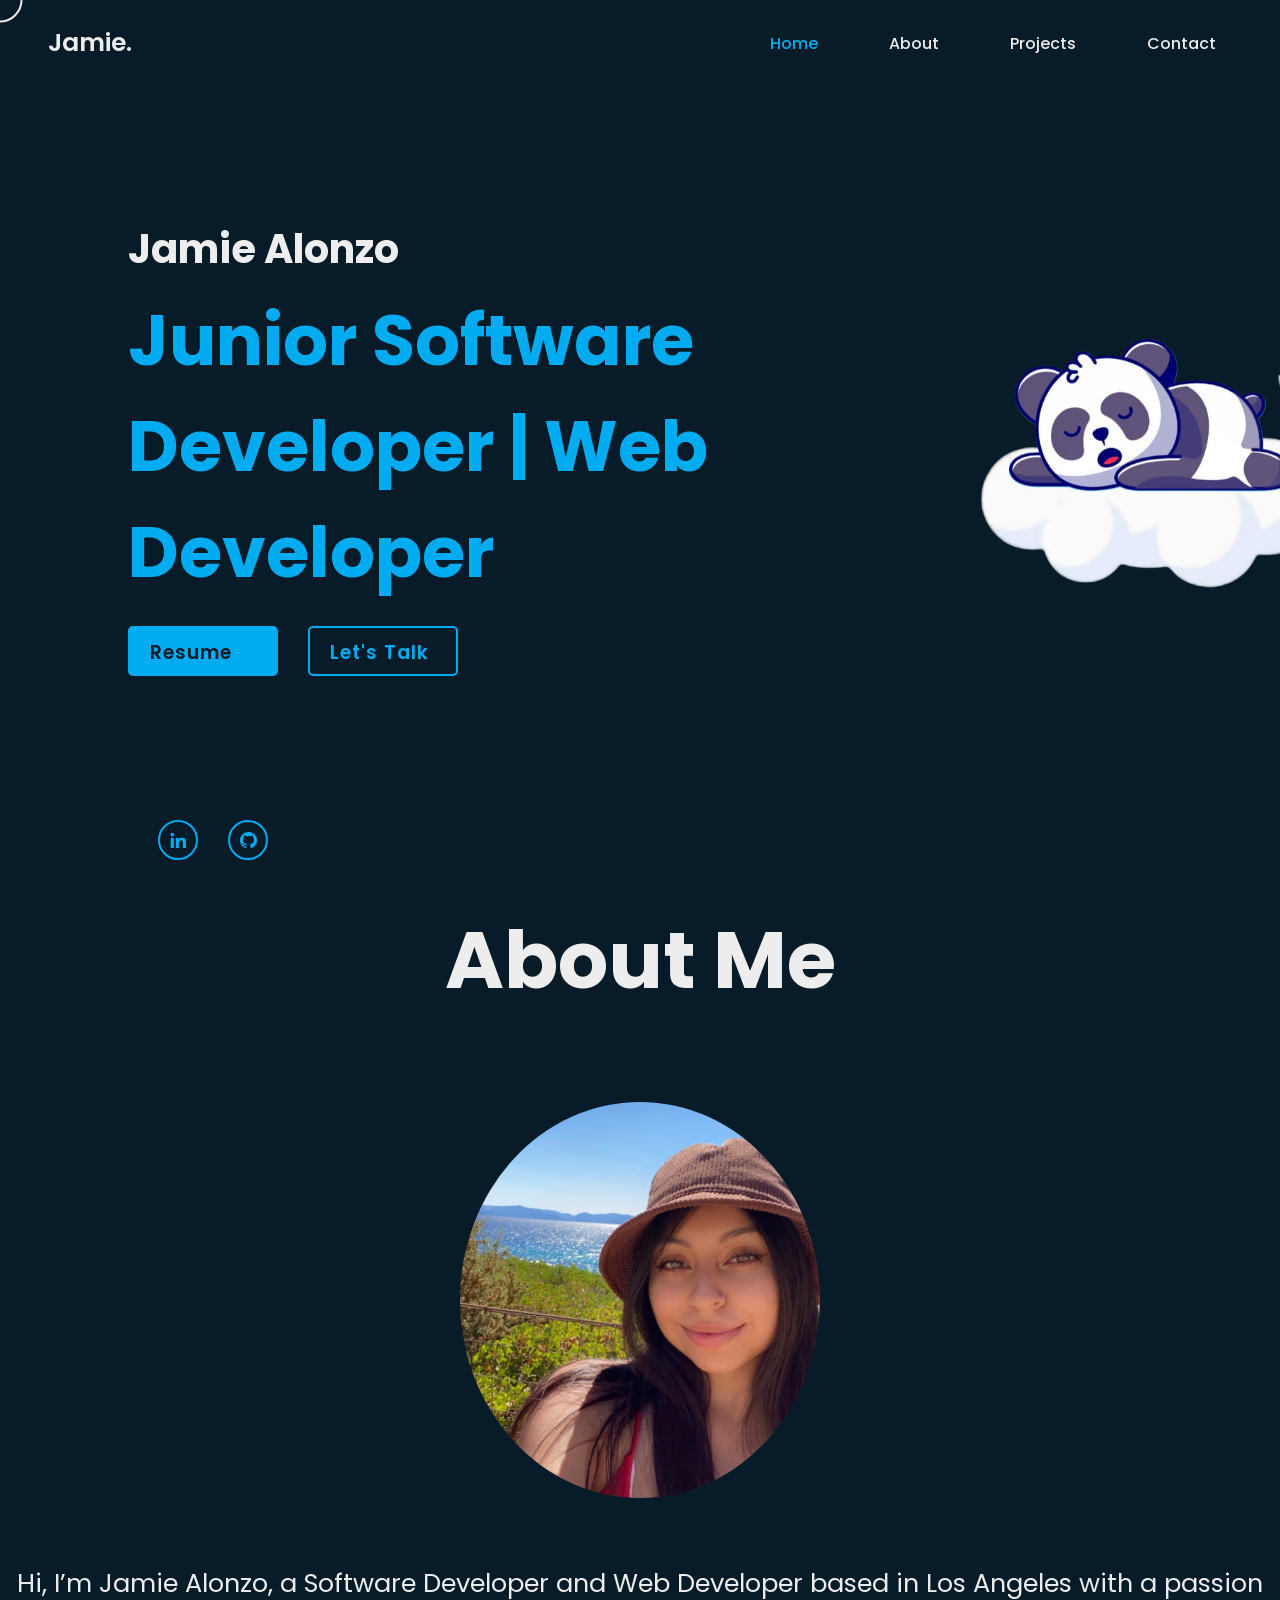
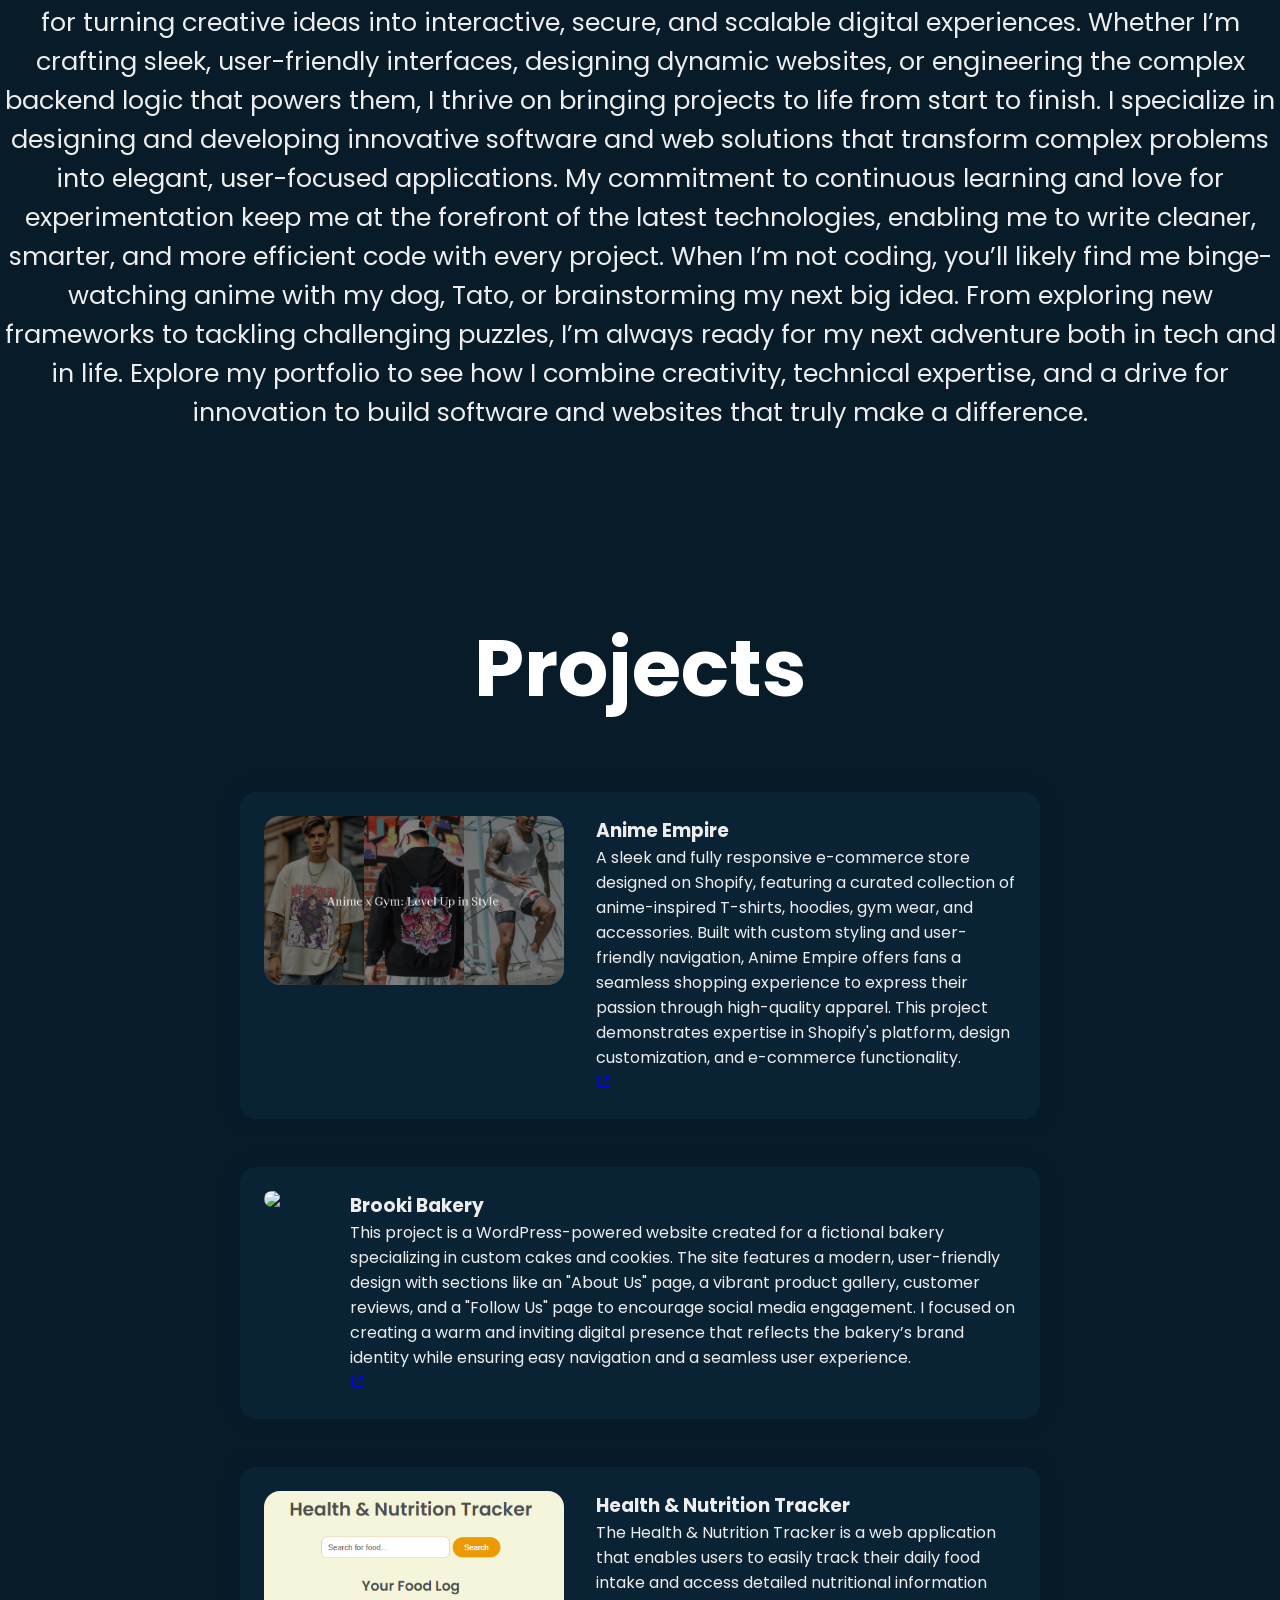
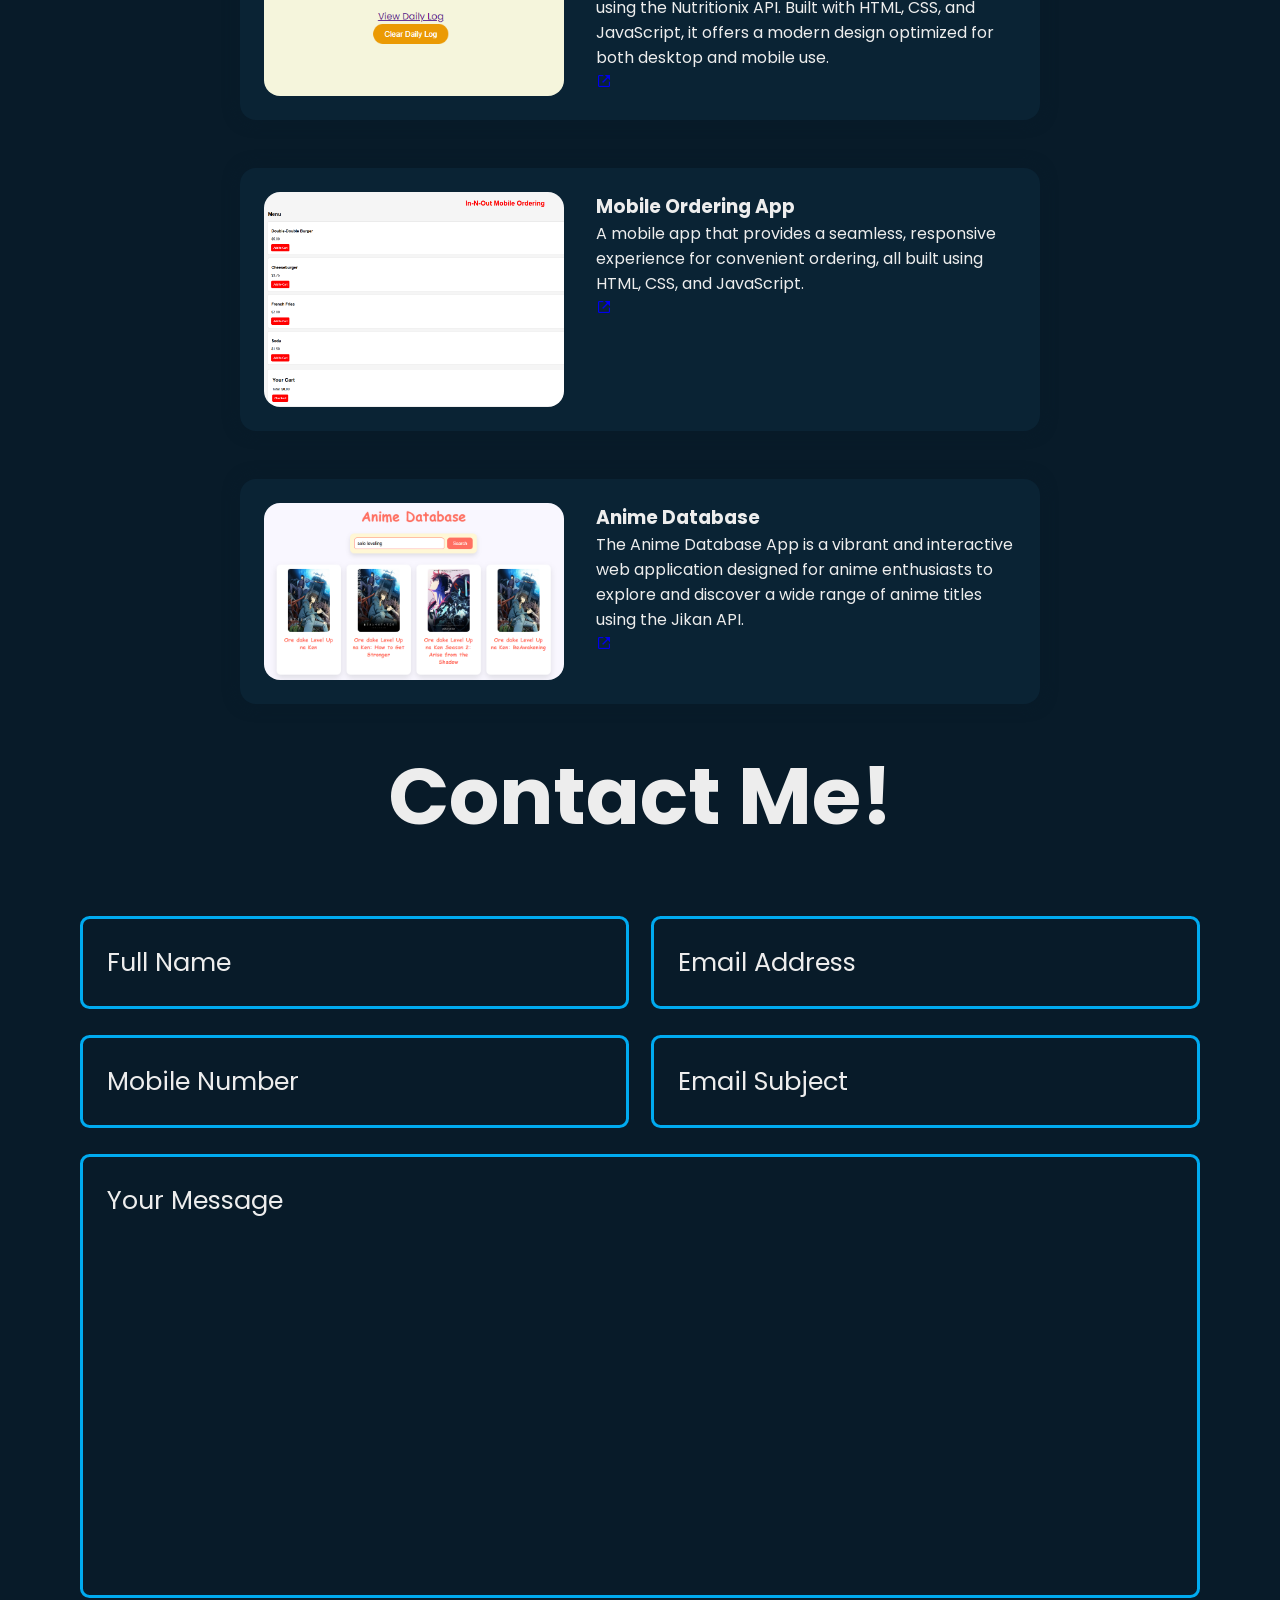
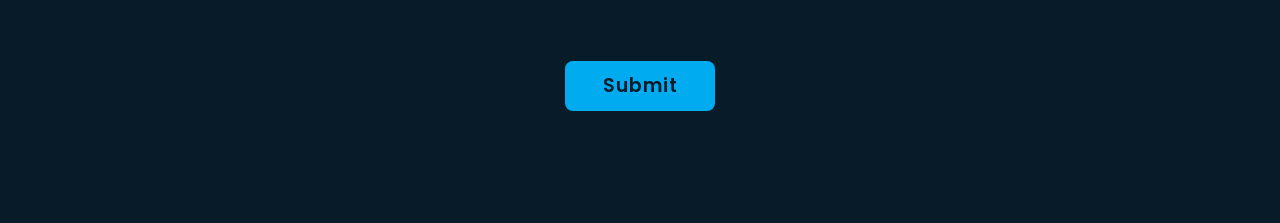
==== index.html @ 8a7ce481 "Add files via upload" ====
<!DOCTYPE html>
<html lang="en">

<head>
    <meta charset="UTF-8">
    <meta http-eqiv="X-UA-Compatible" content="IE=edge">
    <meta name="viewport" content="width=device-width, initial-scale=1.0">
    <title>Jamie Alonzo Portfolio</title>
    <link rel="stylesheet" href="style.css">
    <link href="https://unpkg.com/boxicons@2.1.4/css/boxicons.min.css" rel="stylesheet">
</head>

<body>
    <header class="header">
        <a href="#" class="logo">Jamie.</a>

        <div id="menu-icon" class="burger-icon">&#9776;</div>
        
        <div id="custom-cursor"></div> 

        <nav class="navbar">
            <a href="#home" class="active">Home</a>
            <a href="#about">About</a>
            <a href="#projects">Projects</a>
            <a href="#Contact">Contact</a>

            <span class="active-nav"></span>
        </nav>
    </header>

    <section class="home" id="home">
            <div class="home-content">
              <h1>Jamie Alonzo</h1>
              <h3>Junior Software Developer | Web Developer</h3>
            
              <div class="btn-box">
                <a href="https://docs.google.com/document/d/17RwWJE1oVjNLX8HuV27rV7QNDa5ddZUh/edit?usp=sharing&ouid=105943734707178541098&rtpof=true&sd=true" target="_blank">Resume</a>
                <a href="#Contact">Let's Talk</a>
              </div>
            </div>
            <div class="panda-animation">
                <img src="sleeping-panda.png" alt="Sleeping Panda" class="panda">
                <div class="z-animation">Z</div>
                <div class="z-animation">Z</div>
                <div class="z-animation">Z</div>
              </div>
            </div>

        <div class="home-sci">
            <a href="https://www.linkedin.com/in/jamie-alonzo-a54625203/" target="_blank">
                <i class='bx bxl-linkedin'></i>
            </a>
            <a href="https://github.com/jamiealonzo" target="_blank">
                <i class='bx bxl-github'></i>
            </a>
        </div>
    </section>

    <!-- about section design -->
     <section class="about" id="about">
        <h2 class="heading">About <span>Me</span></h2>

        <div class="about-img">
            <img src="aboutme.jpg" alt="">
            <span class="circle-spin"></span>
        </div>

        <div class="about-content">
            <h3></h3>
            <p>Hi, I’m Jamie Alonzo, a Software Developer and Web Developer based in Los Angeles with a passion for turning creative ideas into interactive, secure, and scalable digital experiences. Whether I’m crafting sleek, user-friendly interfaces, designing dynamic websites, or engineering the complex backend logic that powers them, I thrive on bringing projects to life from start to finish.

                I specialize in designing and developing innovative software and web solutions that transform complex problems into elegant, user-focused applications. My commitment to continuous learning and love for experimentation keep me at the forefront of the latest technologies, enabling me to write cleaner, smarter, and more efficient code with every project.
                
                When I’m not coding, you’ll likely find me binge-watching anime with my dog, Tato, or brainstorming my next big idea. From exploring new frameworks to tackling challenging puzzles, I’m always ready for my next adventure both in tech and in life.
                
                Explore my portfolio to see how I combine creativity, technical expertise, and a drive for innovation to build software and websites that truly make a difference.
                
                </p>

        </div>
     </section>

     <!--projects design -->
     <div id="projects">
        <div class="container">
            <h1 class="heading">Projects</h1>
            <div class="project-list">
                <div class="work">
                    <img src="animexgym.png">
                    <div class="layer">
                        <h3>Anime Empire</h3>
                        <p>A sleek and fully responsive e-commerce store designed on Shopify, featuring a curated collection of anime-inspired T-shirts, hoodies, gym wear, and accessories. Built with custom styling and user-friendly navigation, Anime Empire offers fans a seamless shopping experience to express their passion through high-quality apparel. This project demonstrates expertise in Shopify's platform, design customization, and e-commerce functionality.</p>
                        <a href="https://bvnujp-bh.myshopify.com/"><i class="bx bx-link-external"></i></a>
                    </div>
                </div>
                <div class="work">
                    <img src="brookibakery.png">
                    <div class="layer">
                        <h3>Brooki Bakery</h3>
                        <p>This project is a WordPress-powered website created for a fictional bakery specializing in custom cakes and cookies. The site features a modern, user-friendly design with sections like an "About Us" page, a vibrant product gallery, customer reviews, and a "Follow Us" page to encourage social media engagement. I focused on creating a warm and inviting digital presence that reflects the bakery’s brand identity while ensuring easy navigation and a seamless user experience.

                        </p>
                        <a href="https://thecozy0ven.wordpress.com/?_gl=1*1az8mob*_gcl_aw*R0NMLjE3MzM5NzM0MDMuQ2p3S0NBaUFqZVc2QmhCQUVpd0FkS2x0TWw4aXRzVzNyZmNYYzNxdHNreHBKeHZ2WjJKclBQV2NTN0NNRkJXNS1LM0l6UEhzZi1LNUlob0N6ZnNRQXZEX0J3RQ..*_gcl_au*OTQyMjcxOTg0LjE3MzM5NzI1NzQ."><i class="bx bx-link-external"></i></a>
                    </div>
                </div>
                <div class="work">
                    <img src="NutritionTracker.png">
                    <div class="layer">
                        <h3>Health & Nutrition Tracker</h3>
                        <p>The Health & Nutrition Tracker is a web application that enables users to easily track their daily food intake and access detailed nutritional information using the Nutritionix API. Built with HTML, CSS, and JavaScript, it offers a modern design optimized for both desktop and mobile use.</p>
                        <a href="#"><i class="bx bx-link-external"></i></a>
                    </div>
                </div>
                <div class="work">
                    <img src="MobileOrderApp.png">
                    <div class="layer">
                        <h3>Mobile Ordering App</h3>
                        <p>A mobile app that provides a seamless, responsive experience for convenient ordering, all built using HTML, CSS, and JavaScript.</p>
                        <a href="#"><i class="bx bx-link-external"></i></a>
                    </div>
                </div>
                <div class="work">
                    <img src="AnimeData.png">
                    <div class="layer">
                        <h3>Anime Database</h3>
                        <p>The Anime Database App is a vibrant and interactive web application designed for anime enthusiasts to explore and discover a wide range of anime titles using the Jikan API.</p>
                        <a href="#"><i class="bx bx-link-external"></i></a>
                    </div>
                </div>
            </div>
        </div>
    </div>
    
<!---contact section design-->
<section class="Contact" id="Contact">
    <h2 class="heading"> Contact <span> Me!</span></h2>

    <form action="https://formspree.io/f/xyzgqowr" method="POST">
        <div class="input-box">
            <div class="input-field">
                <input type="text" name="name" placeholder="Full Name" required>
                <span class="focus"></span>
            </div>
            <div class="input-field">
                <input type="email" name="email" placeholder="Email Address" required>
                <span class="focus"></span>
            </div>
        </div>

        <div class="input-box">
            <div class="input-field">
                <input type="number" name="phone" placeholder="Mobile Number" required>
                <span class="focus"></span>
            </div>
            <div class="input-field">
                <input type="text" name="subject" placeholder="Email Subject" required>
                <span class="focus"></span>
            </div>
        </div>

        <div class="textarea-field">
            <textarea name="message" cols="30" rows="10" placeholder="Your Message" required></textarea>
            <span class="focus"></span>
        </div>

        <div class="btn-box btns">
            <button type="submit" class="btn">Submit</button>
        </div>
    </form>
</section>


<script src="script.js"></script>
---- style.css ----
@import url('https://fonts.googleapis.com/css2?family=Poppins:wght@300;400;500;600;700;800;900&display=swap');

* {
    margin: 0;
    padding: 0;
    box-sizing: border-box;
    font-family: 'Poppins', sans-serif;
}

body {
    background: #081b29;
    color: #ededed;
}

.header {
    position: fixed;
    top: 0;
    left: 0;
    width: 100%;
    padding: 1.5rem 3rem;
    background: transparent;
    display: flex;
    justify-content: space-between;
    align-items: center;
    z-index: 1000;
    transition: .3s;

}

.navbar a:hover,
.navbar a.active {
    color: #00abf0;
}

.logo {
    position: relative;
    font-size: 25px;
    color: #ededed;
    text-decoration: none;
    font-weight: 600;
}

.logo::before {
    content: '';
    position: absolute;
    top: 0;
    right: 0;
    width: 100%;
    height: 100%;
    background: #081b29;
    animation: showRight 1s ease forwards;
    animation-delay: .4s;
}

.navbar {
    flex-direction: column;
    gap: 1rem;
    text-align: center;
  }

.navbar a {
    color: #ededed;
    text-decoration: none;
    font-weight: 500;
    margin-left: 35px;
    padding: 0.5rem 1rem;
}

.burger-icon {
    display: none;
    font-size: 2rem;
    cursor: pointer;
    position: relative;
    color: #fff;
  }

  @media (max-width: 768px) {
    .navbar {
      display: none; /* Hide navbar by default on mobile */
      flex-direction: column;
      position: absolute;
      top: 60px; /* Place below the header */
      right: 0;
      background-color: #081b29;
      width: 100%;
      padding: 1rem;
      gap: 1rem;
      box-shadow: 0 4px 6px rgba(0, 0, 0, 0.2);
      z-index: 999; /* Ensure it overlays content */
    }
  
    .burger-icon {
      display: block; /* Show burger icon */
    }
  
    .navbar.active {
      display: flex; /* Show navbar when active */
    }
  }
  
  


/* Hide the default cursor */
body {
    cursor: none;
  }
  
  /* Custom cursor outline */
  #custom-cursor {
    position: fixed;
    top: 0;
    left: 0;
    width: 45px; /* Adjust the size of the outline */
    height: 45px;
    border: 2px solid #ededed; /* Circle border color and opacity */
    border-radius: 50%; /* Makes it a circle */
    pointer-events: none; /* Prevents it from blocking interactions */
    transform: translate(-50%, -50%); /* Centers the circle on the cursor */
    z-index: 9999;
  }
  

.home {
    height: 100vh;
    display: flex;
    align-items: center;
    padding: 0 10%;
}

.home-content {
    max-width: 600px;
}

.home-content h1 {
    position: relative;
    font-size: 56px;
    font-weight: 700;
    line-height: 1.2;
}

.home-content h1::before {
    content: '';
    position: absolute;
    top: 0;
    right: 0;
    width: 100%;
    height: 100%;
    background: #081b29;
    animation: showRight 1s ease forwards;
    animation-delay: 1s;
}

.home-content h3 {
    position: relative;
    font-size: 50px;
    font-weight: 700;
    color: #00abf0;
}

.home-content h3::before {
    content: '';
    position: absolute;
    top: 0;
    right: 0;
    width: 100%;
    height: 100%;
    background: #081b29;
    animation: showRight 1s ease forwards;
    animation-delay: 1.3s;
}

.home-content p {
    position: relative;
    font-size: 16px;
    margin: 20px 0 40px;
}

.home-content p::before {
    content: '';
    position: absolute;
    top: 0;
    right: 0;
    width: 100%;
    height: 100%;
    background: #081b29;
    animation: showRight 1s ease forwards;
    animation-delay: 1.6s;
}

.home-content .btn-box {
    position: relative;
    display: flex;
    justify-content: space-between;
    width: 345px;
    height: 50px;
}

.home-content .btn-box::before {
    content: '';
    position: absolute;
    top: 0;
    right: 0;
    width: 100%;
    height: 100%;
    background: #081b29;
    animation: showRight 1s ease forwards;
    animation-delay: 1.9s;
    z-index: 2;
}

.btn-box a {
    position: relative;
    display: inline-flex;
    justify-content: center;
    align-items: center;
    width: 150px;
    height: 100%;
    background: #00abf0;
    border: 2px solid #00abf0;
    border-radius: 8px;
    font-size: 19px;
    color: #081b29;
    text-decoration: none;
    font-weight: 600;
    letter-spacing: 1px;
    z-index: 1;
    overflow: hidden;
    transition: .5s;
}

.btn-box a:hover {
    color: #00abf0;
}

.btn-box a:nth-child(2) {
    background: transparent;
    color: #00abf0;

}

.btn-box a:nth-child(2):hover {
    color: #081b29;
}

.btn-box a:nth-child(2)::before {
background: #00abf0;
}

.btn-box a::before {
    content: '';
    position: absolute;
    top: 0;
    left: 0;
    width: 0;
    height: 100%;
    background: #081b29;
    z-index: -1;
    transition: .5s;
}

.btn-box a:hover::before {
width: 100%;
}

/* Section Styling */
.home-section {
    display: flex;
    align-items: center;
    justify-content: space-between;
    padding: 40px;
    height: 100vh;
    background: linear-gradient(to right, #1b1f25, #282c34);
    color: white;
  }
  
  .home-content {
    flex: 1;
    padding-right: 20px;
  }
  
  .home-content h1 {
    font-size: 2.5rem;
    margin: 0;
  }
  
  .home-content h3 {
    font-size: 70px;
    margin: 15px 0;
  }
  
  .btn-box {
    margin-top: 20px;
  }
  
  .btn-box a {
    display: inline-block;
    margin-right: 15px;
    padding: 10px 20px;
    background-color: #00abf0;
    color: #081b29;
    text-decoration: none;
    border-radius: 5px;
    transition: background-color 0.3s;
  }
  
  .btn-box a:hover {
    background-color: #00abf0;
  }
  
/* Panda Animation Styling */
.panda-animation {
    position: relative;
    left: 210px;
    width: 400px; /* Adjust size */
    height: 400px;
    display: flex;
    justify-content: center;
    align-items: center;
    animation: float 5s ease-in-out infinite; /* Floating animation */
  }
  
  .panda {
    width: 100%; /* Panda size */
    animation: breathe 4s ease-in-out infinite;
    height: auto;
  }
  
  .z-animation {
    font-size: 2rem;
    color: white;
    font-weight: bold;
    opacity: 0;
    position: absolute;
    animation: floatZ 3s ease-in-out infinite;
  }
  
  /* Z Animations Position */
  .z-animation:nth-child(2) {
    top: -10px;
    left: -20px;
    animation-delay: 0s;
  }
  
  .z-animation:nth-child(3) {
    top: -30px;
    left: -40px;
    animation-delay: 1s;
  }
  
  .z-animation:nth-child(4) {
    top: -50px;
    left: -60px;
    animation-delay: 2s;
  }

  @media (max-width: 768px) {
    .panda-animation {
      width: 300px; /* Smaller size for mobile */
      height: 300px;
    }
  }
  
  
  /* Keyframes for Breathing */
  @keyframes breathe {
    0%, 100% {
      transform: scale(1);
    }
    50% {
      transform: scale(1.05);
    }
  }
  
  /* Keyframes for Floating Zs */
  @keyframes floatZ {
    0% {
      transform: translateY(0);
      opacity: 0;
    }
    50% {
      opacity: 1;
    }
    100% {
      transform: translateY(-40px);
      opacity: 0;
    }
  }
  
  /* Keyframes for Panda Floating */
  @keyframes float {
    0%, 100% {
      transform: translateY(0);
    }
    50% {
      transform: translateY(-20px);
    }
  }

.home-sci {
    position: absolute;
    bottom: 40px;
    width: 170px;
    display: flex;
    justify-content: space-evenly;
}

.home-sci::before {
    content: '';
    position: absolute;
    top: 0;
    right: 0;
    width: 100%;
    height: 100%;
    background: #081b29;
    animation: showRight 1s ease forwards;
    animation-delay: 2.5s;
    z-index: 2;
}

.home-sci a {
    position: relative;
    display: inline-flex;
    justify-content: center;
    align-items: center;
    width: 40px;
    height: 40px;
    background: transparent;
    border: 2px solid #00abf0;
    border-radius: 50%;
    font-size: 20px;
    color: #00abf0;
    text-decoration: none;
    z-index: 1;
    overflow: hidden;
    transition: .5s;
}

.home-sci a:hover {
    color: #081b29;
}

.home-sci a::before {
    content: '';
    position: absolute;
    top: 0;
    left: 0;
    width: 0;
    height: 100%;
    background: #00abf0;
    z-index: -1;
    transition: .5s;
}

.home-sci a:hover::before {
    width: 100%;
}

/*Keyframes animation*/
@keyframes showRight {
    100% {
        width: 0;
    }
}


.about {
    display: flex;
    justify-content: center;
    align-items: center;
    flex-direction: column;
    gap: 2rem;
    background: var(--second-bg-color);
    padding-bottom: 6rem;
}

.heading {
    font-size: 5rem;
    margin-bottom: 3rem;
    text-align: center;
}

.about-img {
    position: relative;
    width: 25rem;
    height: 25rem;
    border-radius: 50%;
    display: flex;
    justify-content: center;
    align-items: center;
}

.about-img img {
    width: 90%;
    border-radius: 50%;
    border: .2rem solid var(--main-color);
}

.about-content {
    text-align: center;
}

.about-content h3 {
    font-size: 2.6rem;
}

.about-content p {
    font-size: 1.6rem;
    margin: 2rem 0 3rem;
    max-width: 1500px;
    text-align: center;
}

.btn-box.btns {
    display: inline-block;
    width: 15rem;
}

.btn-box.btns a::before {
    background: var(--second-bg-color);
}

#projects {
    background: #081b29;
    padding: 2rem 0;
}


#projects h1 {
    margin-bottom: 4rem;
    text-align: center;
    color: #fff;
}

.project-list {
    display: flex;
    flex-direction: column;
    gap: 3rem;
    align-items: center;
    justify-content: center;
}

.project-list .work {
    display: flex;
    flex-direction: row;
    align-items: flex-start;
    gap: 2rem;
    width: 90%;
    max-width: 800px;
    border-radius: 1rem;
    box-shadow: 0 0 1rem #081b29;
    background: #0a2334;
    padding: 1.5rem;
    overflow: hidden;
}

.project-list .work img {
    width: 300px;
    height: auto;
    border-radius: 1rem;
}

.project-list .work .details {
    display: flex;
    flex-direction: column;
    justify-content: space-between;
    color: white;
}

.project-list .work .details h3 {
    font-size: 1.8rem;
    margin-bottom: 1rem;
    color: #00abf0;
}

.project-list .work .details p {
    font-size: 1rem;
    margin-bottom: 1rem;
    line-height: 1.5;
    color: #ededed;
}

.project-list .work .details a {
    display: inline-block;
    background: #00abf0;
    color: white;
    text-decoration: none;
    padding: 0.75rem 1.5rem;
    border-radius: 0.5rem;
    font-size: 1rem;
    font-weight: bold;
    transition: background 0.3s ease;
    text-align: center;
}

.project-list .work .details a:hover {
    background: #008fc9;
}

@media (max-width: 768px) {
    .project-list {
        gap: 2rem;
    }

    .project-list .work {
        flex-direction: column;
        align-items: center;
        text-align: center;
        width: 95%;
        padding: 1rem;
    }

    .project-list .work img {
        width: 100%;
        max-width: 300px;
        margin-bottom: 1rem;
    }

    .project-list .work .details {
        align-items: center;
        text-align: center;
    }

    .project-list .work .details h3 {
        font-size: 1.5rem;
    }

    .project-list .work .details p {
        font-size: 0.9rem;
    }

    .project-list .work .details a {
        font-size: 0.9rem;
        padding: 0.6rem 1rem;
    }
}

.Contact {
    min-height: auto;
    padding-bottom: 7rem;
}

.Contact form {
    max-width: 70rem;
    margin: 0 auto;
    text-align: center;
}

.Contact form .input-box {
    position: relative;
    display: flex;
    justify-content: space-between;
    flex-wrap: wrap;
}

.Contact form .input-box .input-field {
    position: relative;
    width: 49%;
    margin: .8rem 0;
}

.Contact form .input-box .input-field input,
.Contact form .textarea-field textarea {
    width: 100%;
    height: 100%;
    padding: 1.5rem;
    font-size: 1.6rem;
    color: var(--text-color);
    background: transparent;
    border-radius: .6rem;
    border: .2rem solid #00abf0
}

.Contact form .input-box .input-field input::placeholder,
.Contact form .textarea-field textarea::placeholder {
    color: var(--text-color)
}

.Contact form .textarea-field {
    position: relative;
    margin: .8rem 0 2.7rem;
    display: flex;
}

.Contact form .textarea-field textarea {
    resize: none;
}

.Contact form .btn-box.btns .btn {
    position: relative;
    display: inline-flex;
    justify-content: center;
    align-items: center;
    width: 150px;
    height: 50px;
    background: #00abf0;
    border: 2px solid #00abf0;
    border-radius: 8px;
    font-size: 19px;
    color: #081b29;
    text-decoration: none;
    font-weight: 600;
    letter-spacing: 1px;
    z-index: 1;
    overflow: hidden;
    transition: .5s;
}

.Contact form .btn-box.btns .btn:hover {
    color: #00abf0;
}

.Contact form .btn-box.btns .btn::before {
    content: '';
    position: absolute;
    top: 0;
    left: 0;
    width: 0;
    height: 100%;
    background: #081b29;
    z-index: -1;
    transition: .5s;
}

.Contact form .btn-box.btns .btn:hover::before {
width: 100%;
}

.footer {
    display: flex;
    justify-content: space-between;
    align-items: center;
    flex-wrap: wrap;
    padding: 2rem 9%;
}

.footer-text p {
    font-size: 0.6rem;
}

.footer-iconTop a {
    position: relative;
    display: inline-flex;
    justify-content: center;
    align-items: center;
    padding: .8rem;
    background: #00abf0;
    border: .2rem solid #00abf0;
    border-radius: .6rem;
}

.footer-iconTop a::before {
    content: '';
    position: absolute;
    top: 0;
    left: 0;
    width: 100%;
    height: 100%;
    background: red;
}

.footer-iconTop a i {
    font-size: 2.4rem;
    color: #00abf0;
}

/*Breakpoints*/
@media (max-width: 1200px) {
    html {
        font-size: 55%;
    }
}

@media (max-width: 991px) {
    .header {
        padding: 2rem 4%;
    }

    section {
        padding: 10rem 4% 2rem;
    }

    .home {
        padding: 0 4%;
    }

    .footer {
        padding: 2rem 4%;
    }
}

@media (max-width:768px) {
    .header {
        background: #081b29;
    }

    #menu-icon {
        display: block;
    }

    .navbar {
        position: absolute;
        top: 100%;
        left: -100%;
        width: 100%;
        padding: 1rem 4%;
        background: #081b29;
        box-shadow: 0 .5rem 1rem rgba(0, 0, 0, .2);
    }

    .navbar.active {
        left: 0;
        transition-delay: 0s;
    }

    .navbar a {
        display: block;
        font-size: 2rem;
        margin: 3rem 0;
    }
}
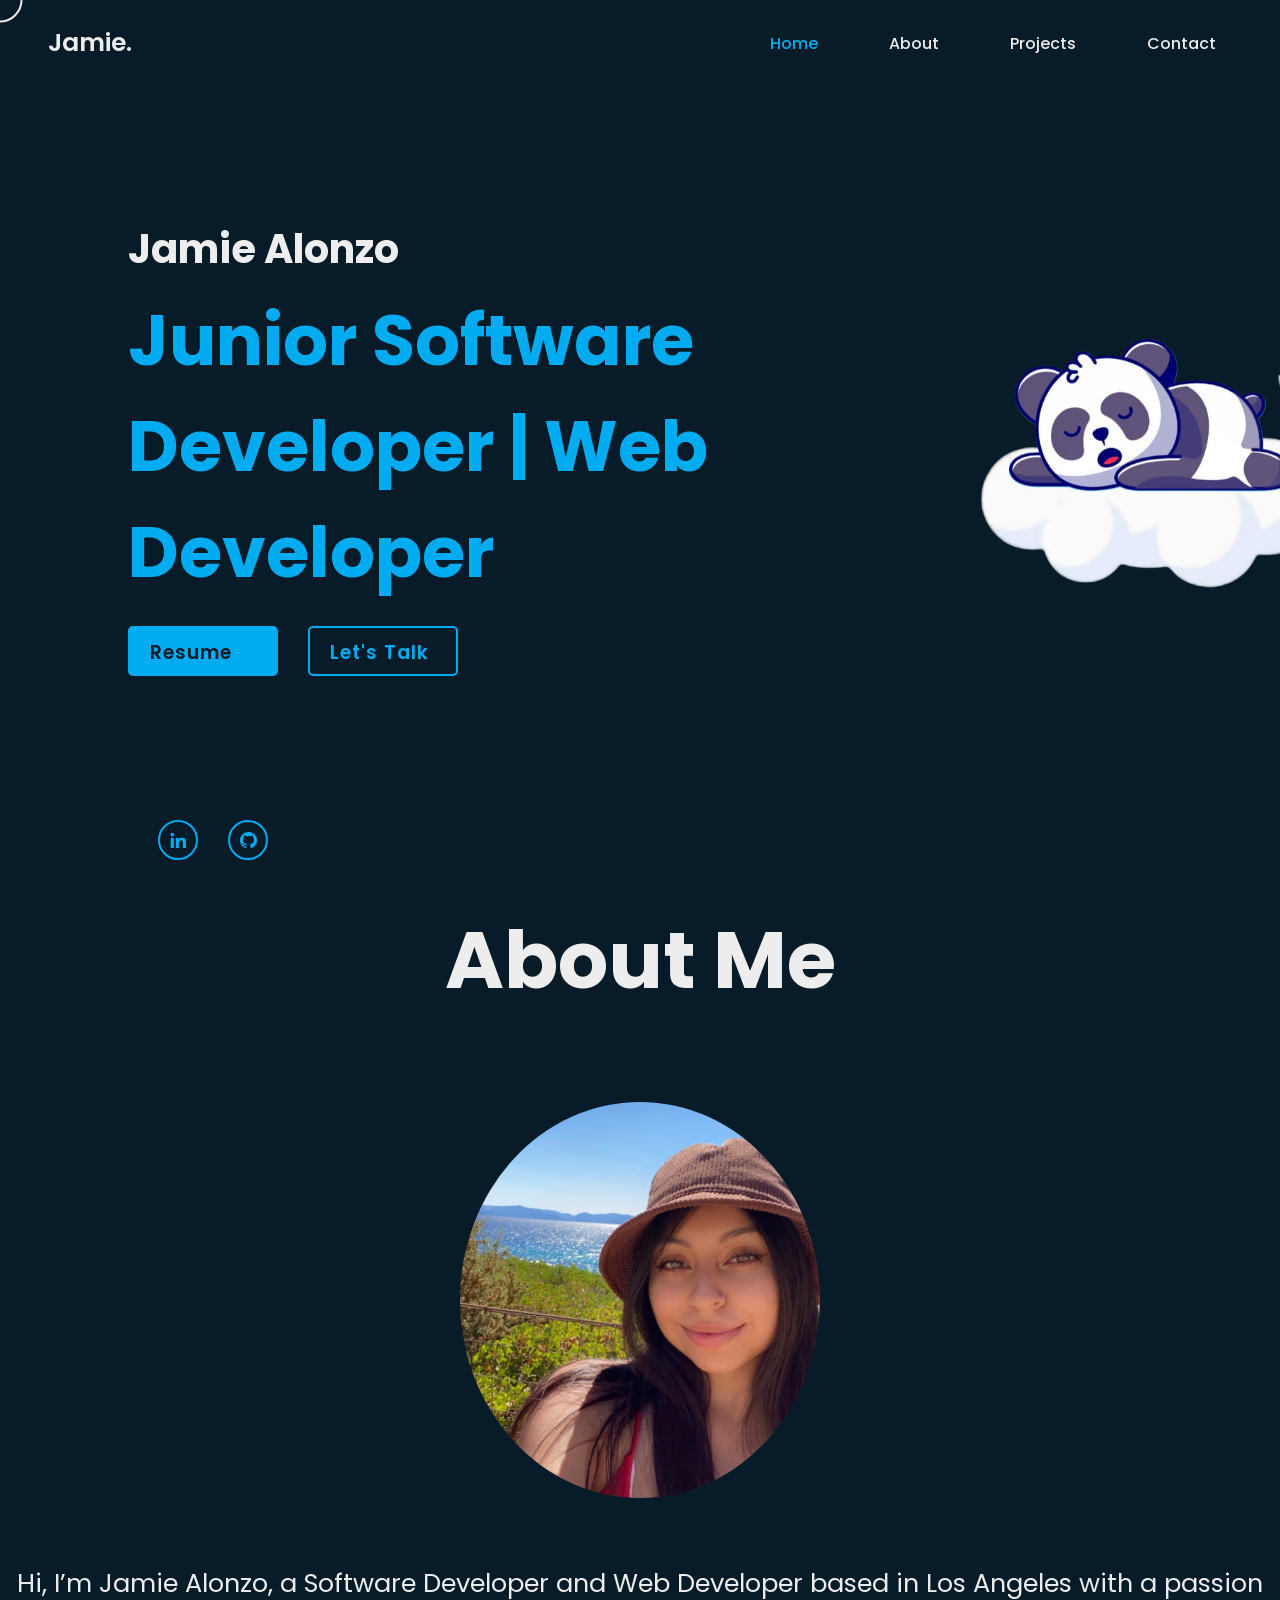
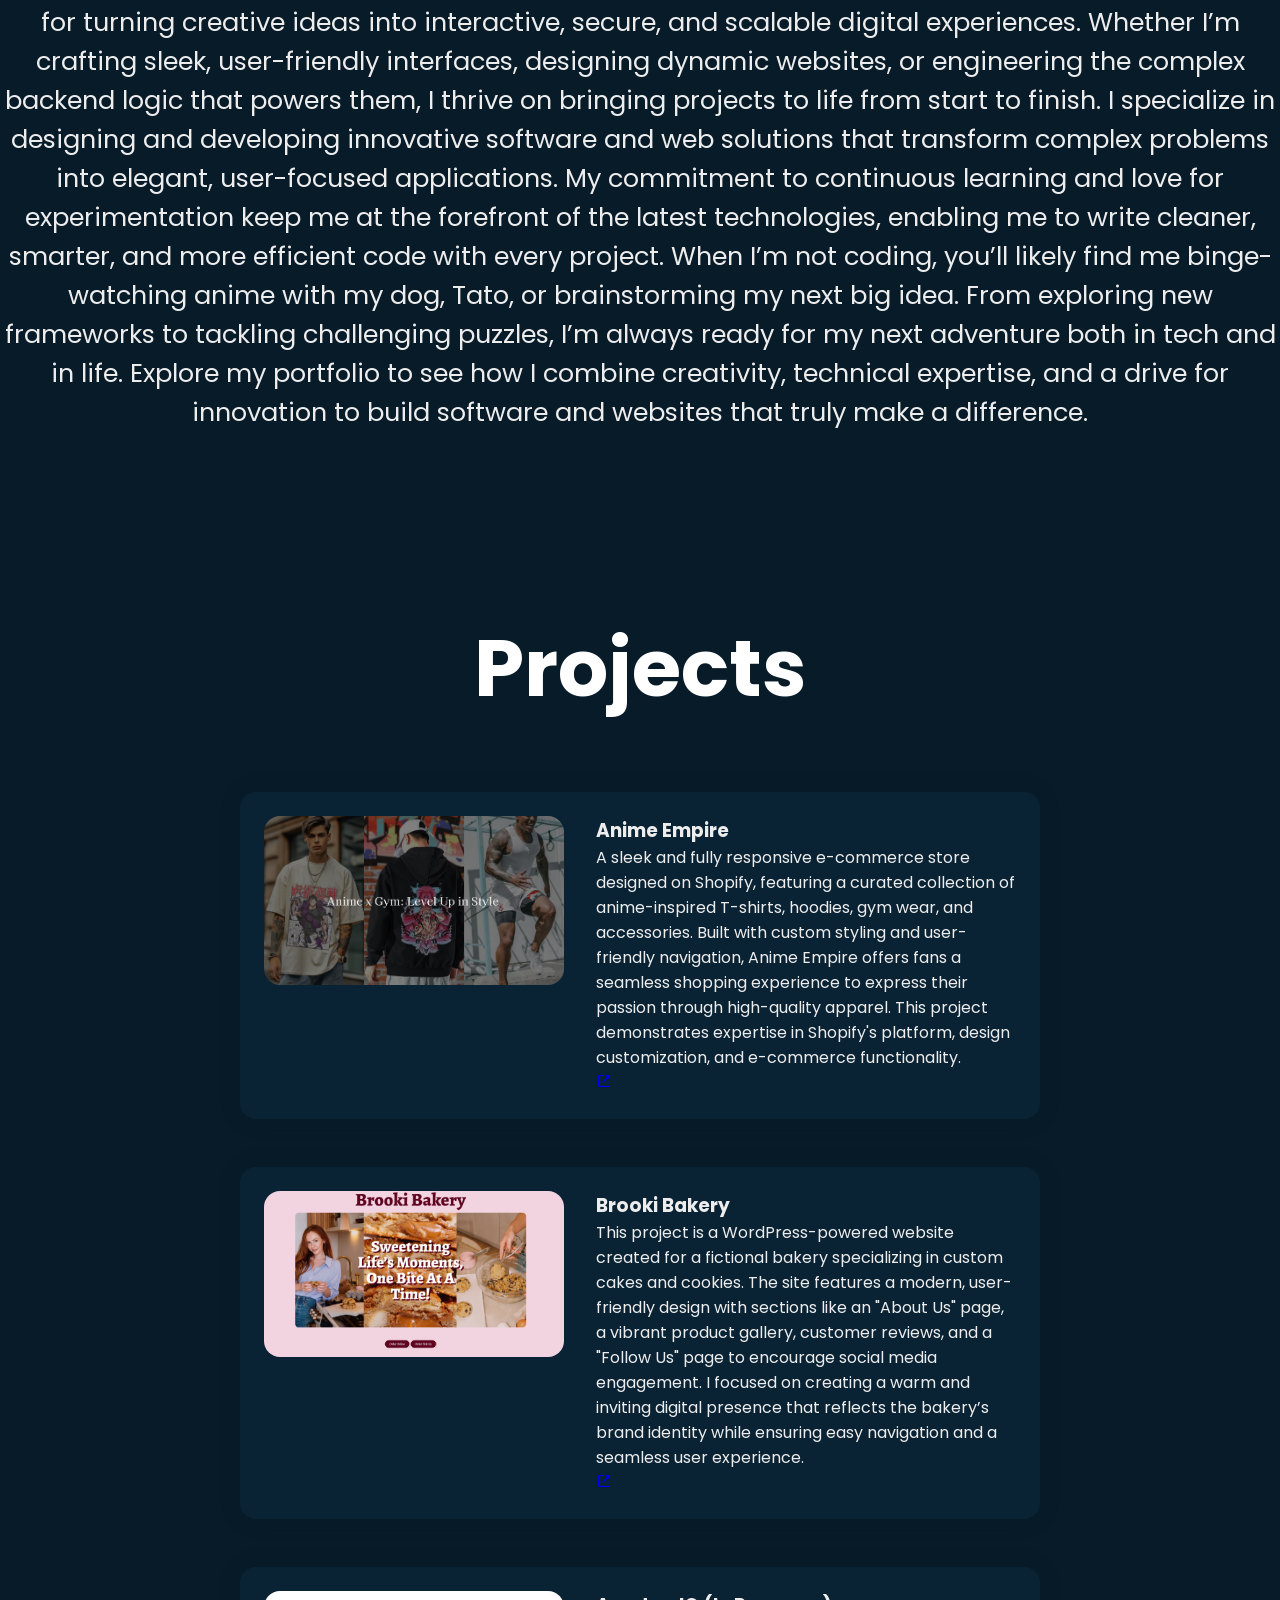
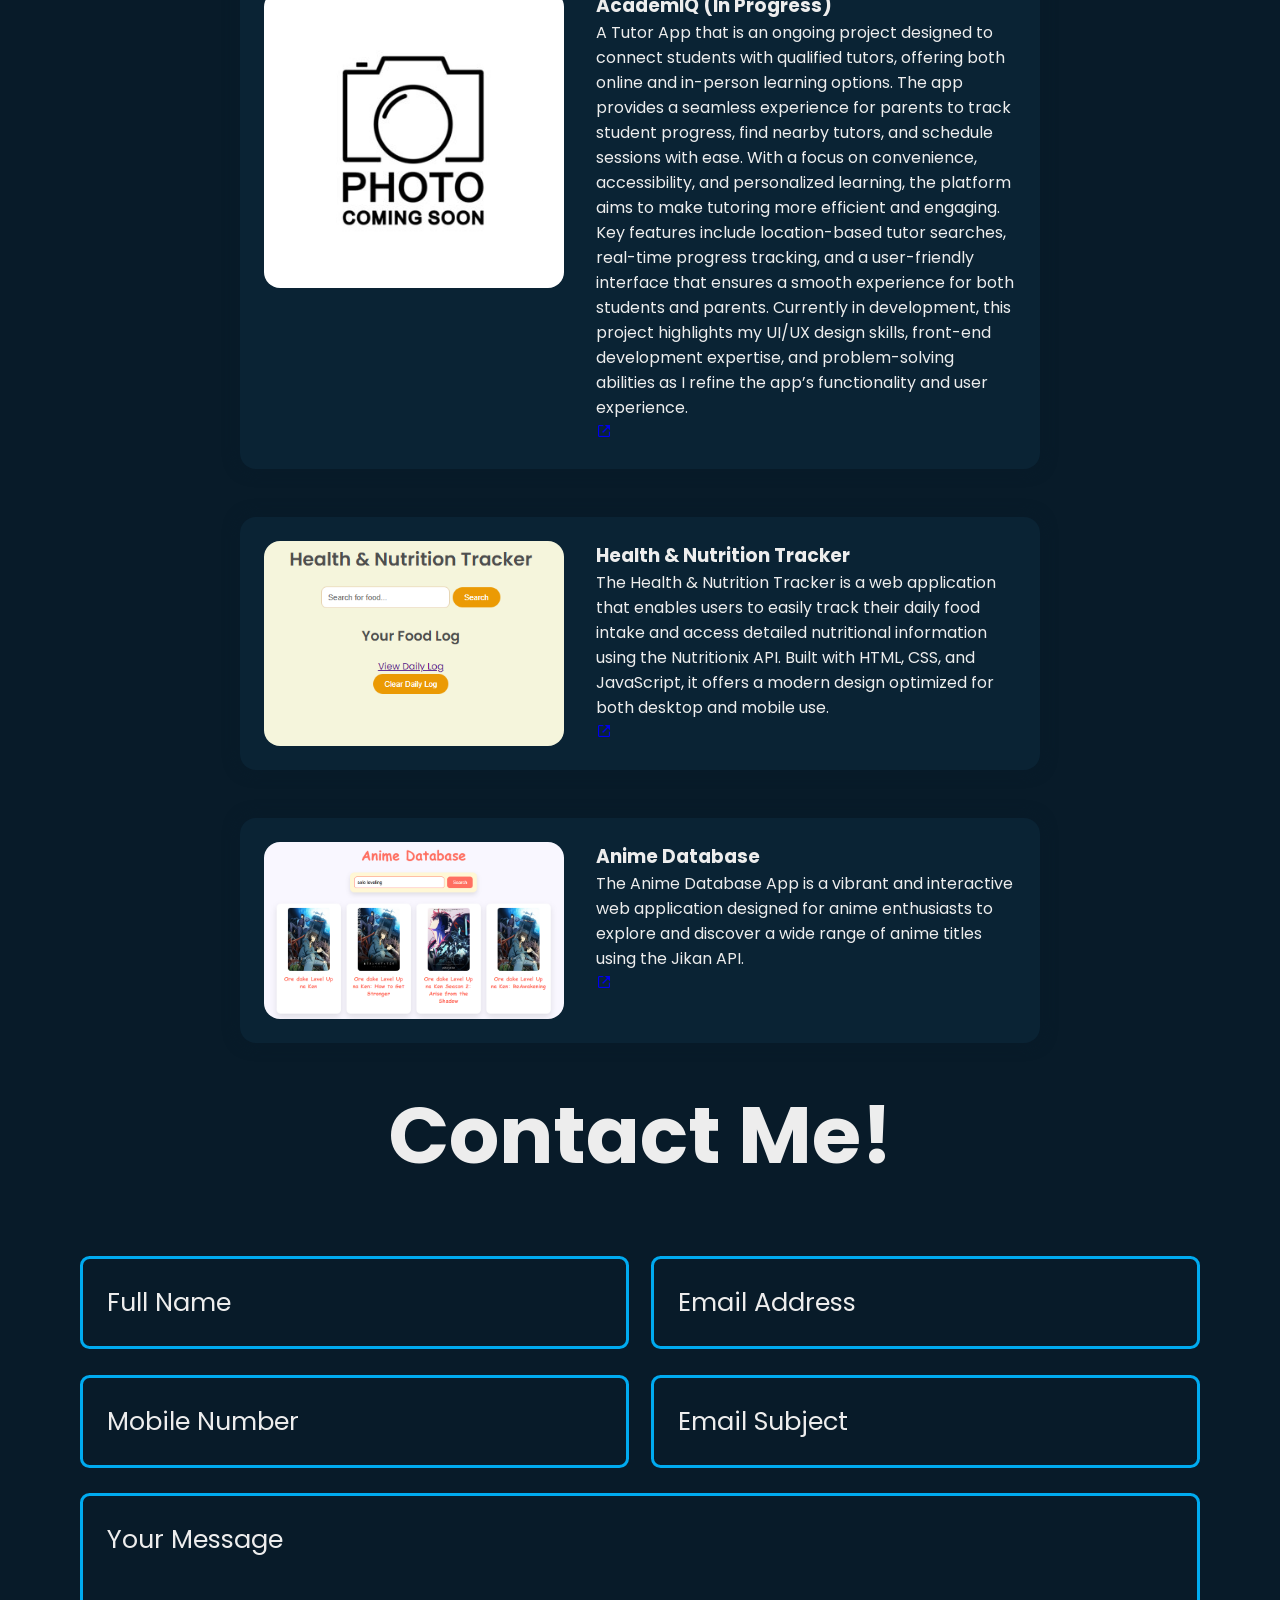
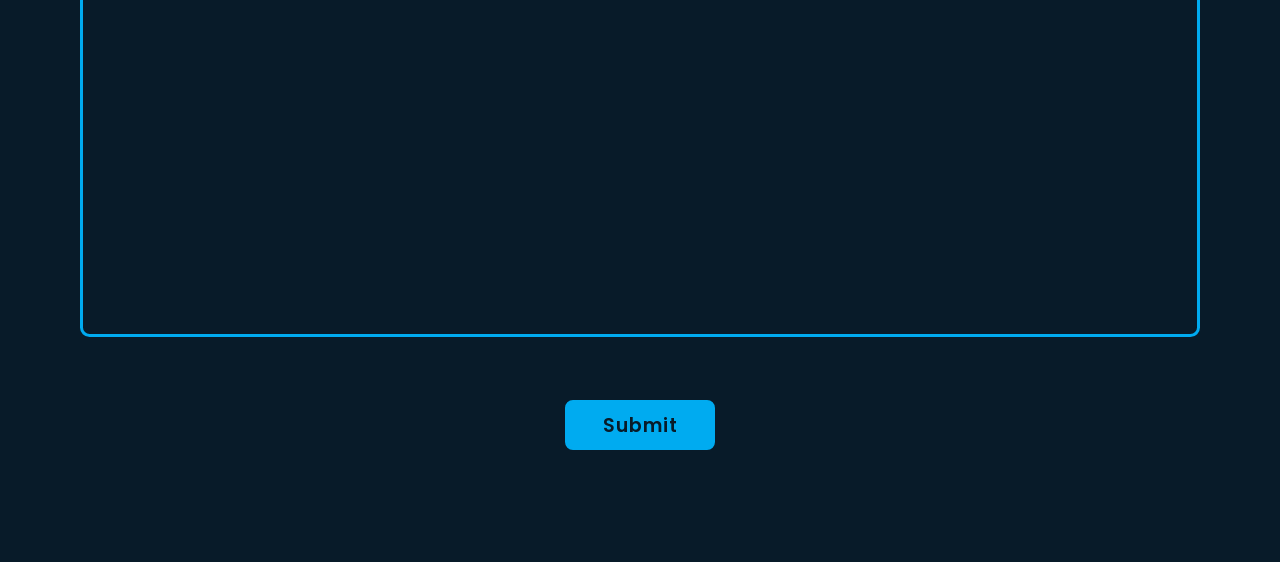
==== commit 3a429c34: "Add files via upload" ====
--- a/index.html
+++ b/index.html
@@ -104,18 +104,18 @@
                     </div>
                 </div>
                 <div class="work">
+                    <img src="comingsoon.png">
+                    <div class="layer">
+                        <h3>AcademIQ (In Progress)</h3>
+                        <p>A Tutor App that is an ongoing project designed to connect students with qualified tutors, offering both online and in-person learning options. The app provides a seamless experience for parents to track student progress, find nearby tutors, and schedule sessions with ease. With a focus on convenience, accessibility, and personalized learning, the platform aims to make tutoring more efficient and engaging. Key features include location-based tutor searches, real-time progress tracking, and a user-friendly interface that ensures a smooth experience for both students and parents. Currently in development, this project highlights my UI/UX design skills, front-end development expertise, and problem-solving abilities as I refine the app’s functionality and user experience.</p>
+                        <a href="#"><i class="bx bx-link-external"></i></a>
+                    </div>
+                </div>
+                <div class="work">
                     <img src="NutritionTracker.png">
                     <div class="layer">
                         <h3>Health & Nutrition Tracker</h3>
                         <p>The Health & Nutrition Tracker is a web application that enables users to easily track their daily food intake and access detailed nutritional information using the Nutritionix API. Built with HTML, CSS, and JavaScript, it offers a modern design optimized for both desktop and mobile use.</p>
-                        <a href="#"><i class="bx bx-link-external"></i></a>
-                    </div>
-                </div>
-                <div class="work">
-                    <img src="MobileOrderApp.png">
-                    <div class="layer">
-                        <h3>Mobile Ordering App</h3>
-                        <p>A mobile app that provides a seamless, responsive experience for convenient ordering, all built using HTML, CSS, and JavaScript.</p>
                         <a href="#"><i class="bx bx-link-external"></i></a>
                     </div>
                 </div>
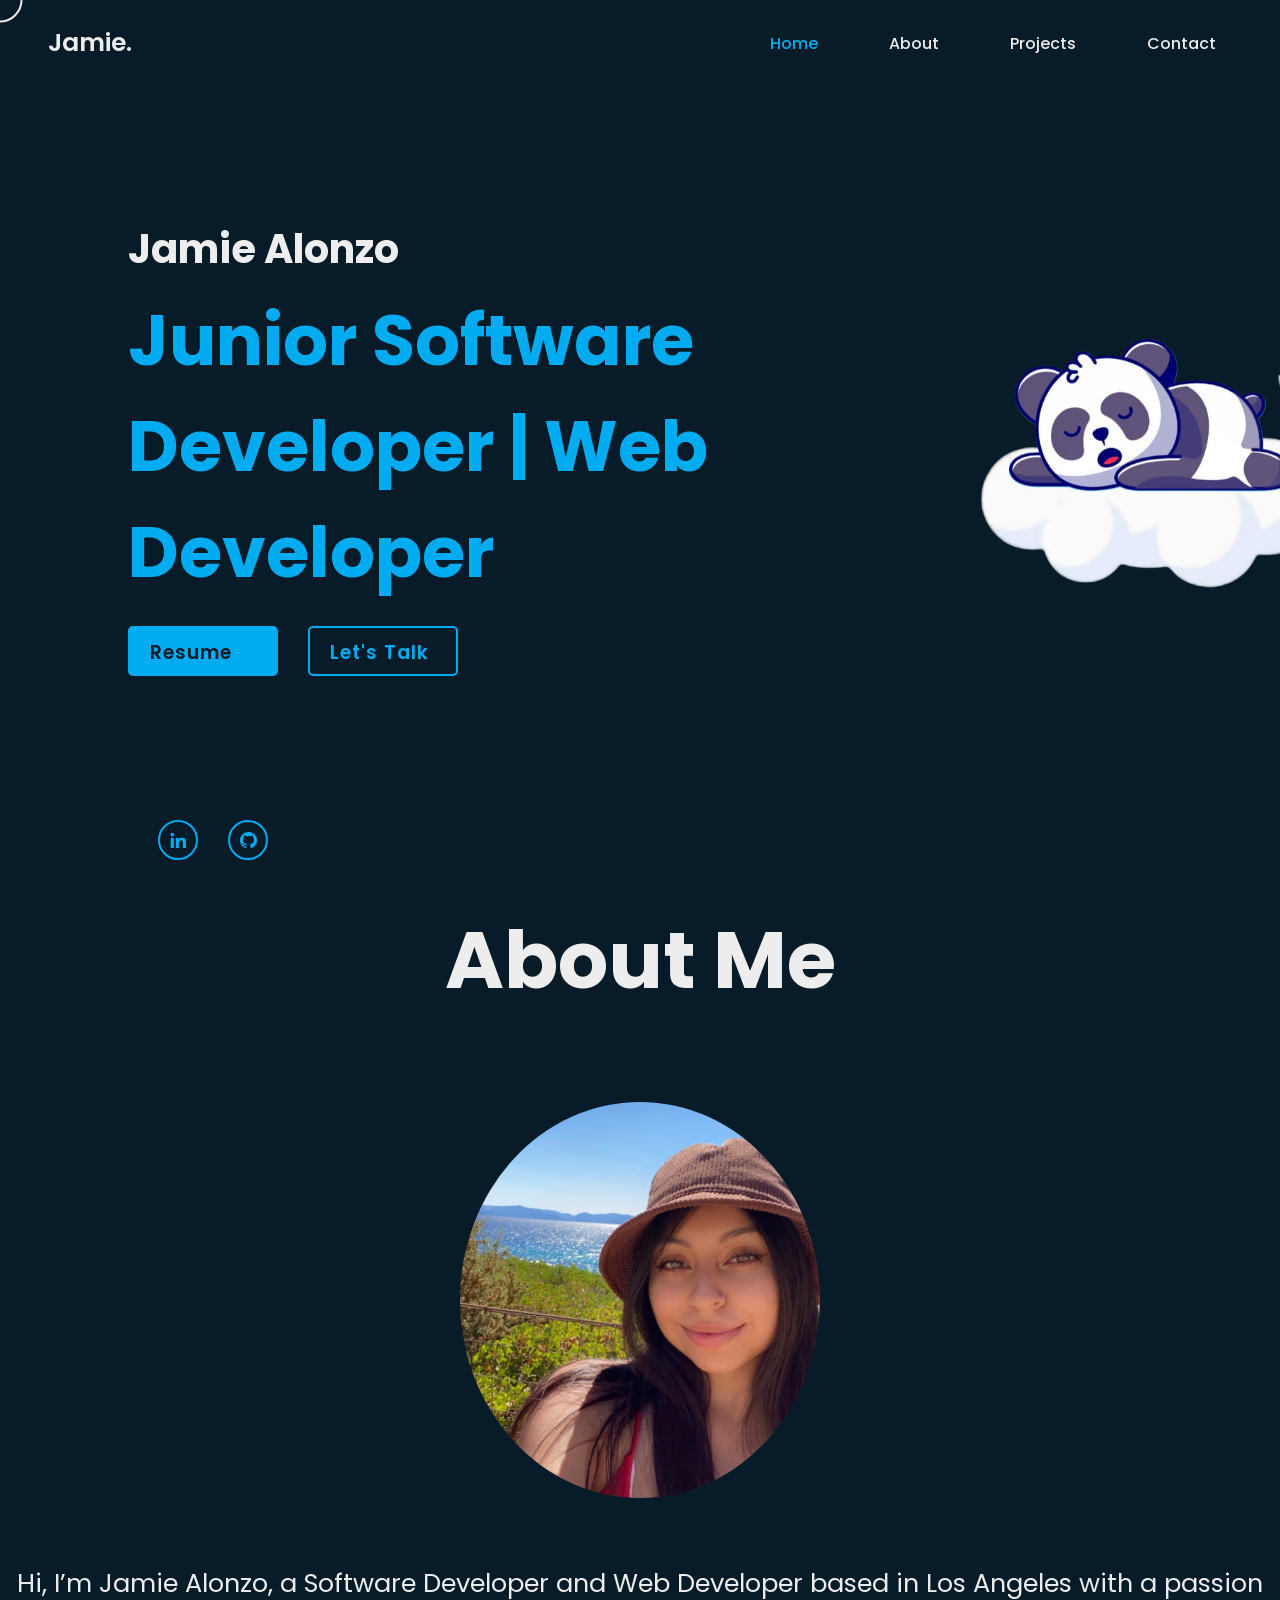
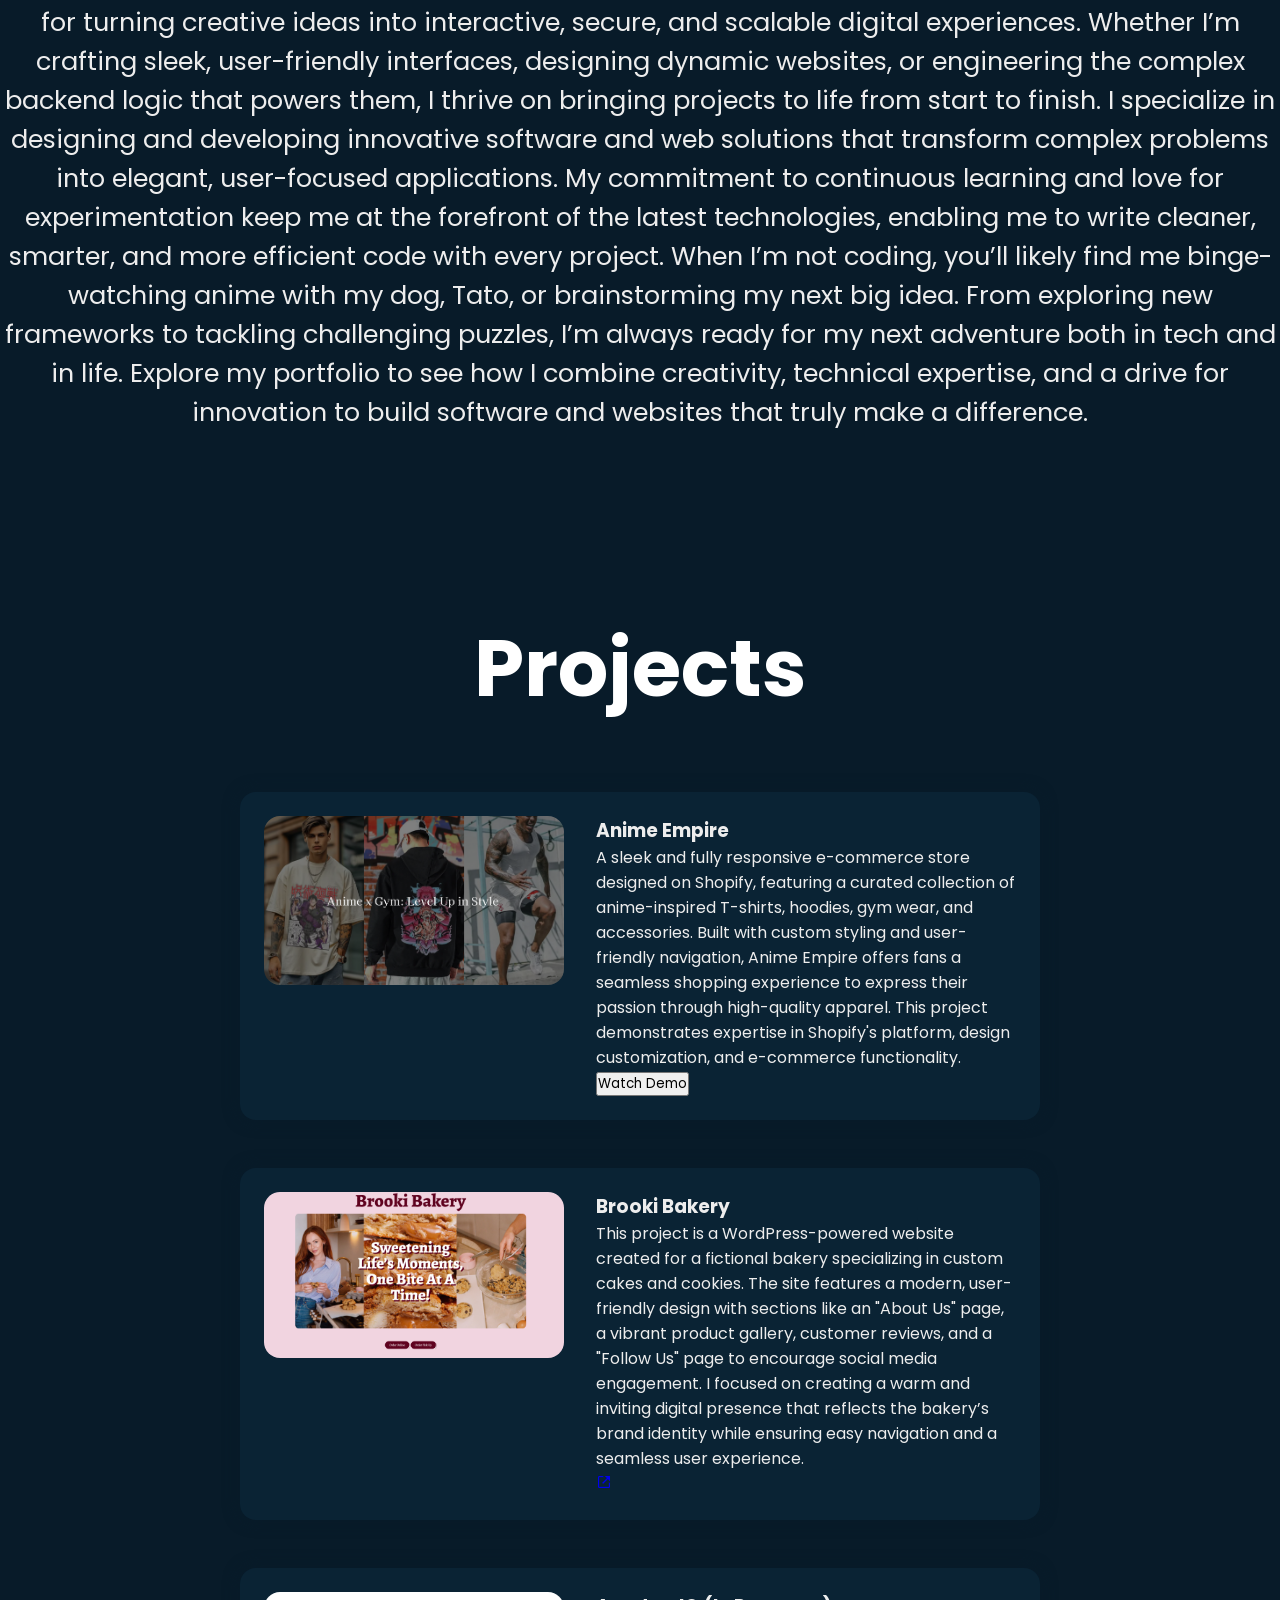
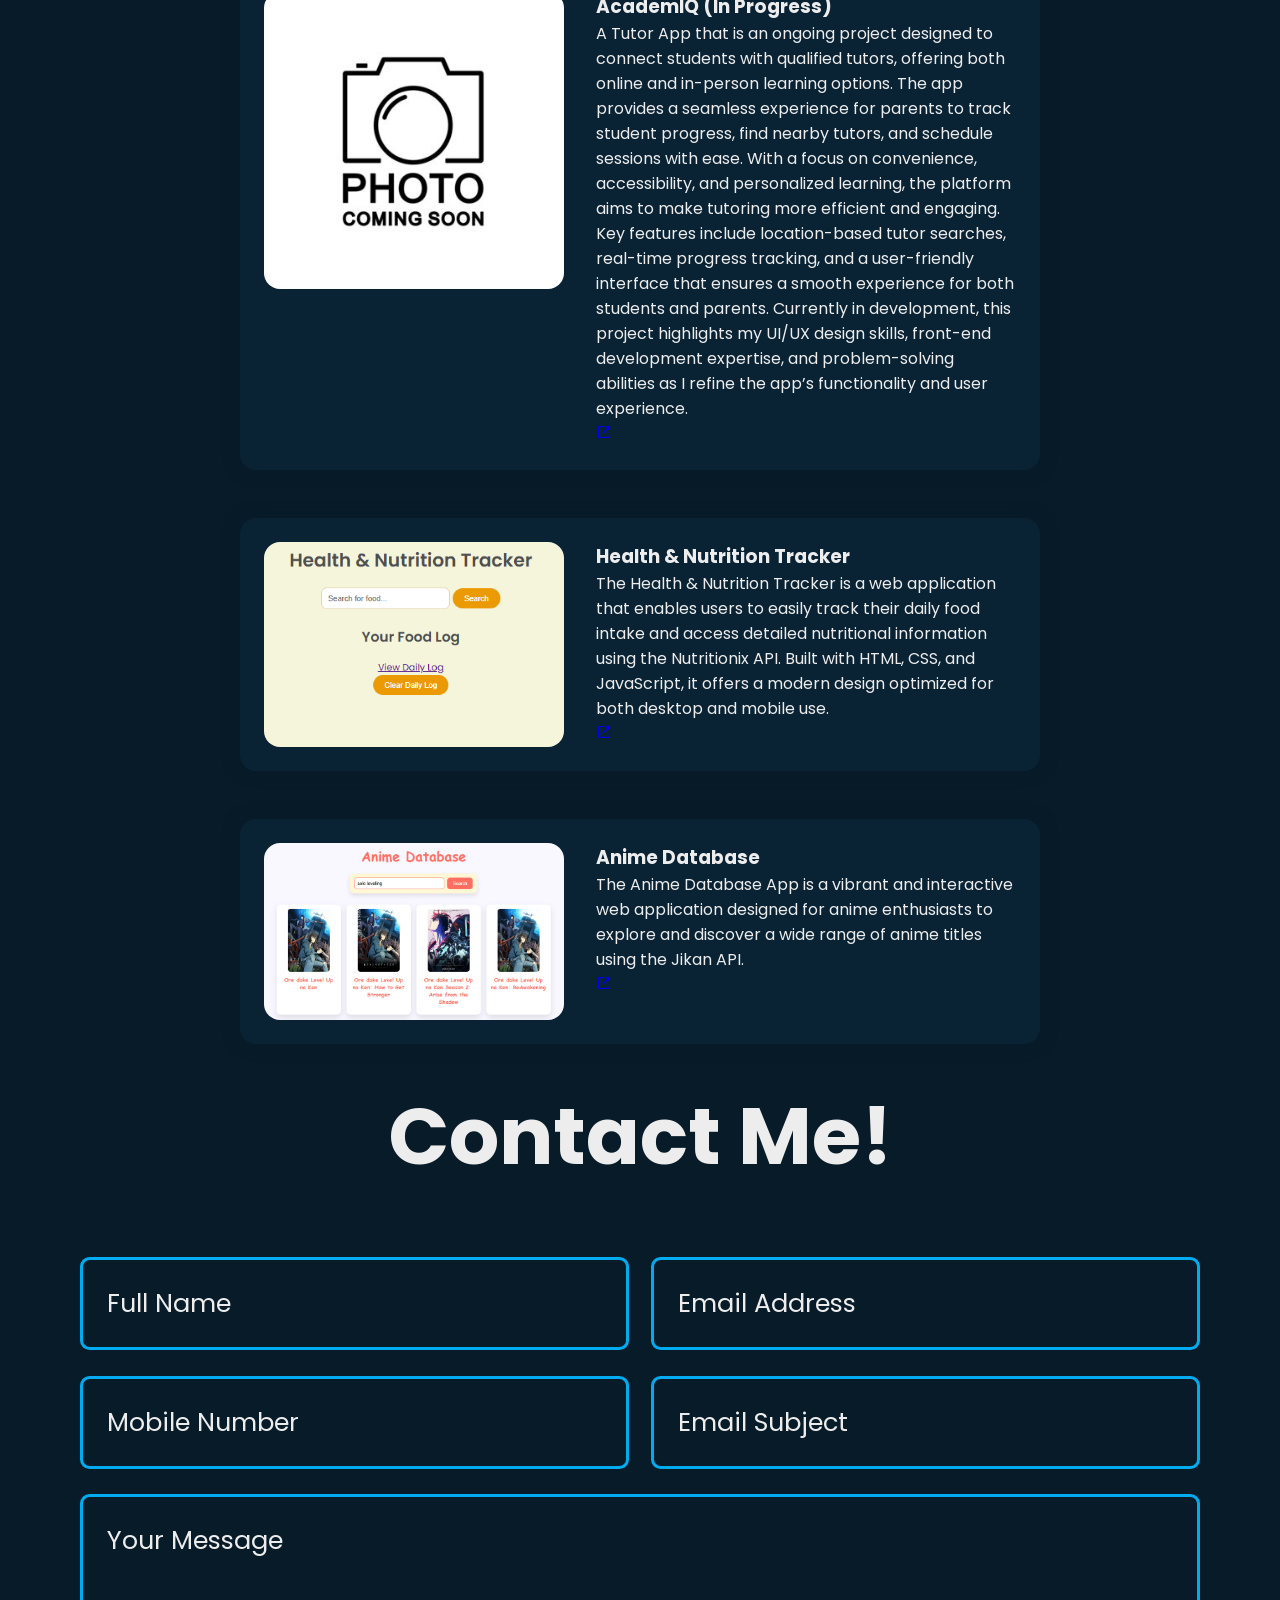
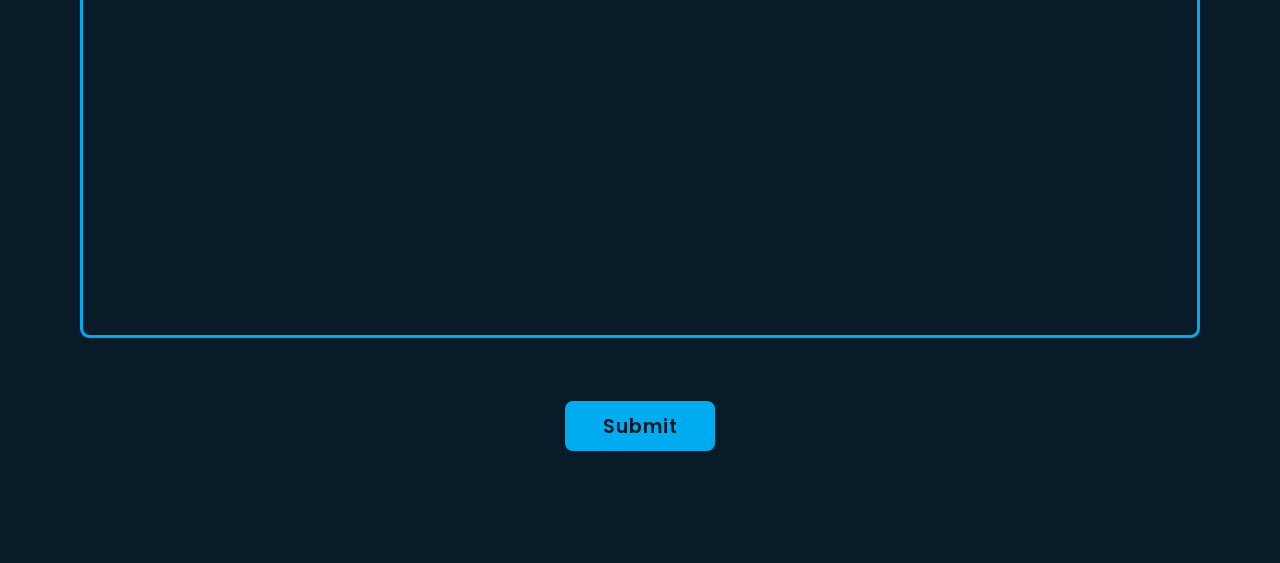
==== commit 60d4c97b: "Add files via upload" ====
--- a/index.html
+++ b/index.html
@@ -90,7 +90,7 @@
                     <div class="layer">
                         <h3>Anime Empire</h3>
                         <p>A sleek and fully responsive e-commerce store designed on Shopify, featuring a curated collection of anime-inspired T-shirts, hoodies, gym wear, and accessories. Built with custom styling and user-friendly navigation, Anime Empire offers fans a seamless shopping experience to express their passion through high-quality apparel. This project demonstrates expertise in Shopify's platform, design customization, and e-commerce functionality.</p>
-                        <a href="https://bvnujp-bh.myshopify.com/"><i class="bx bx-link-external"></i></a>
+                        <a href="https://drive.google.com/file/d/1P4-zUqZXxpBnhkIqeoUQDQT39xruAso3/view?usp=sharing"><button>Watch Demo</button></a>
                     </div>
                 </div>
                 <div class="work">
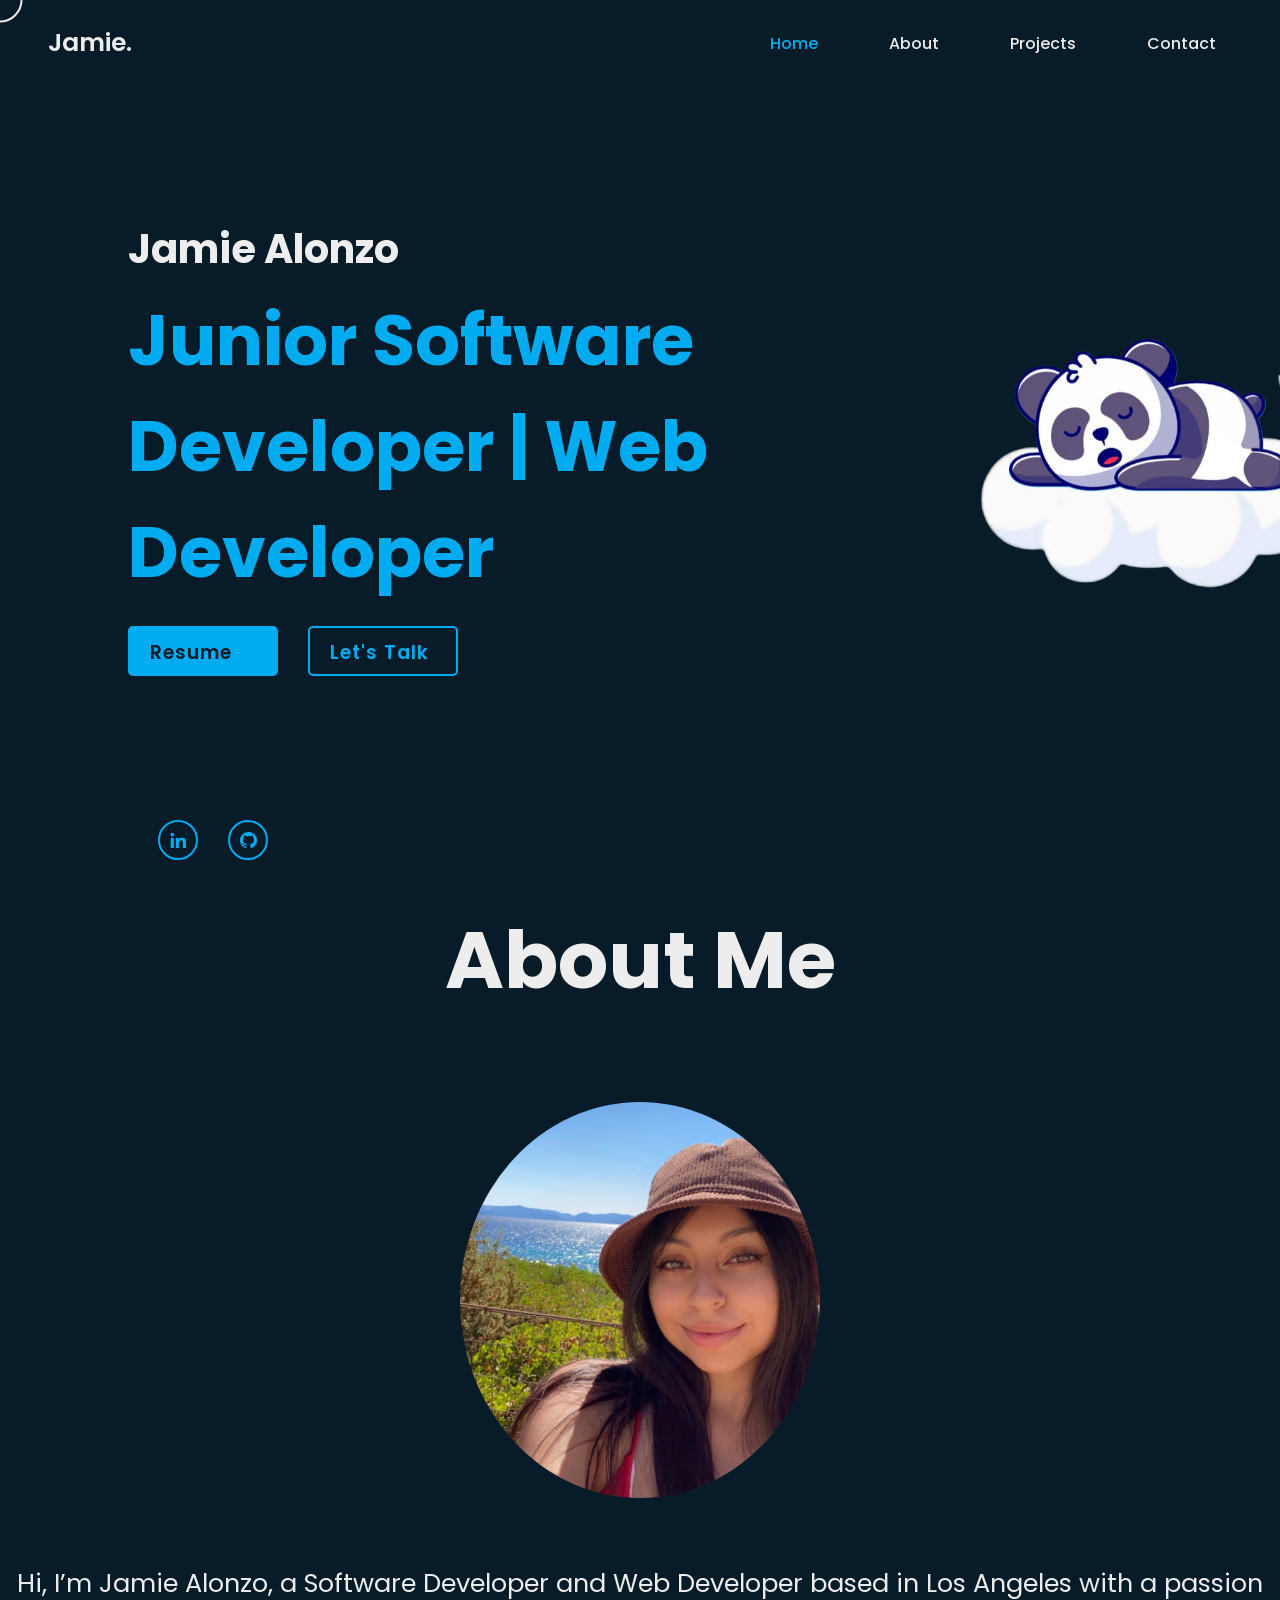
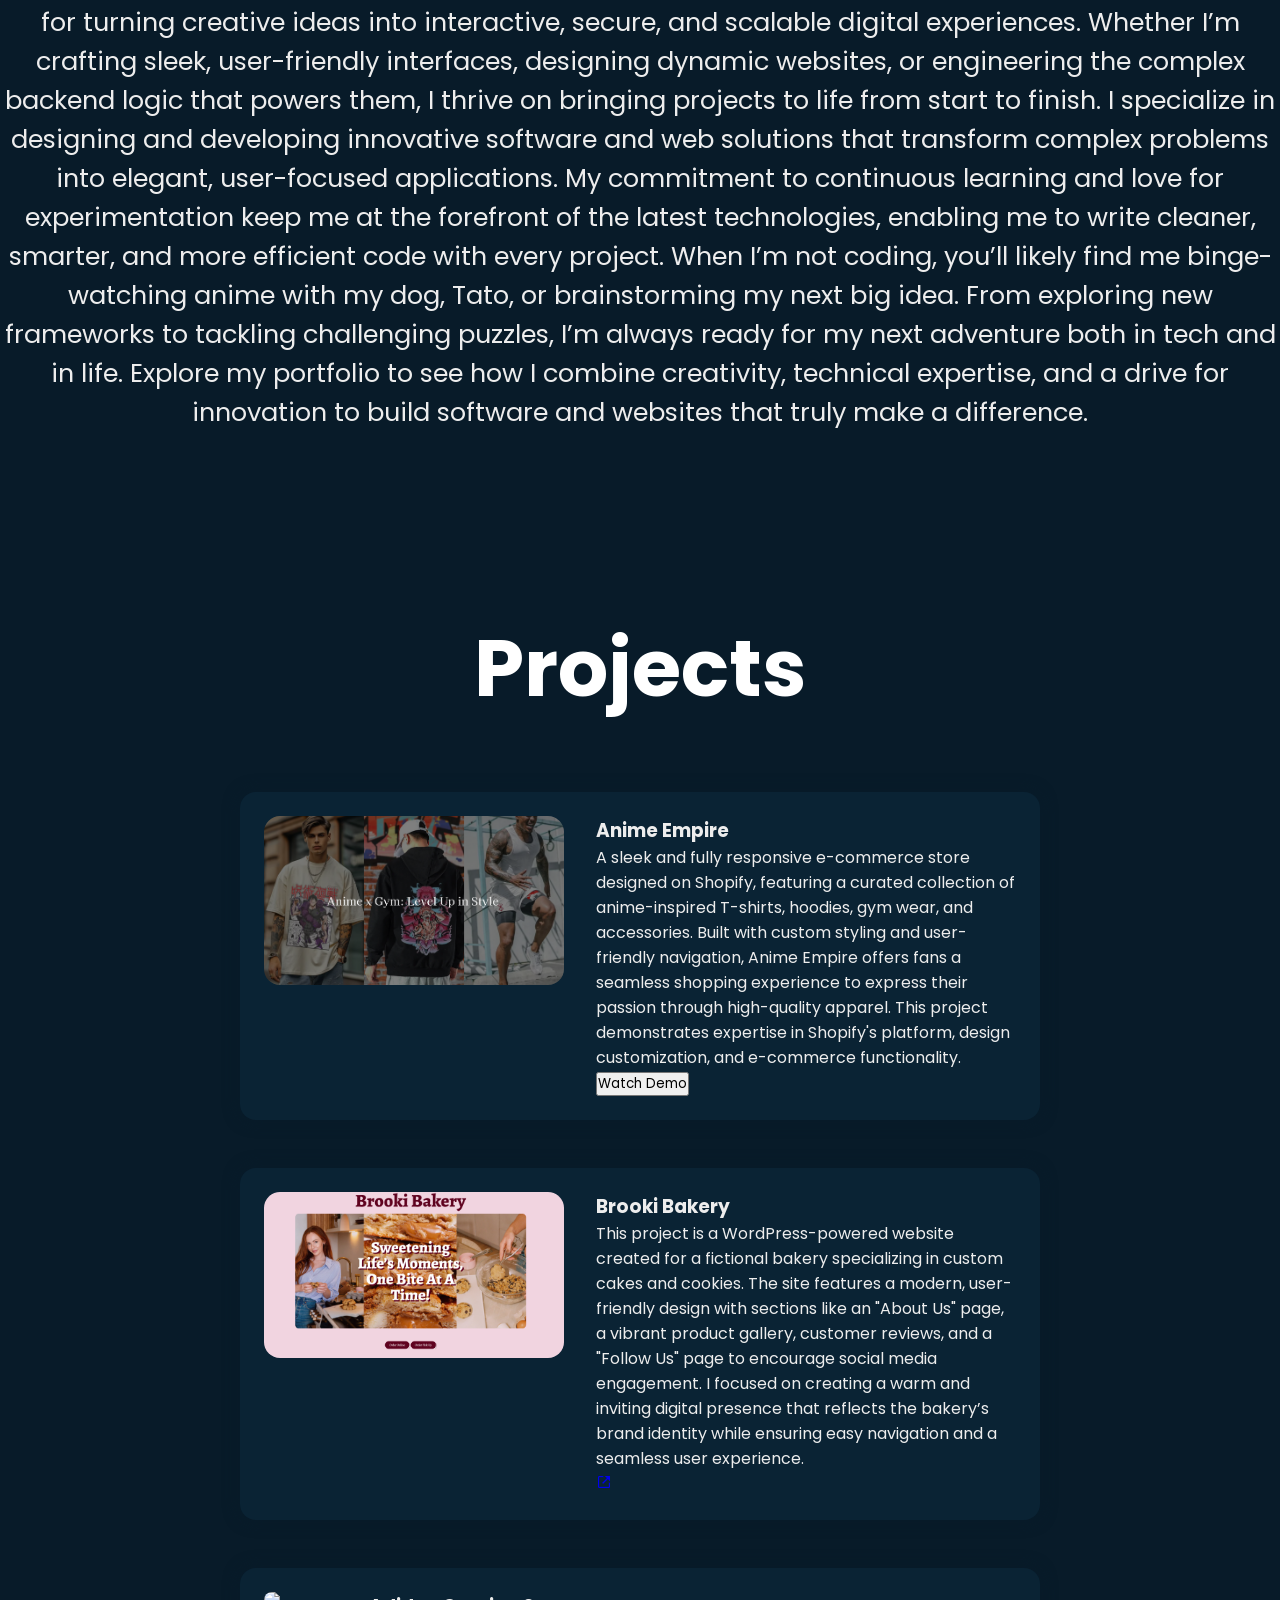
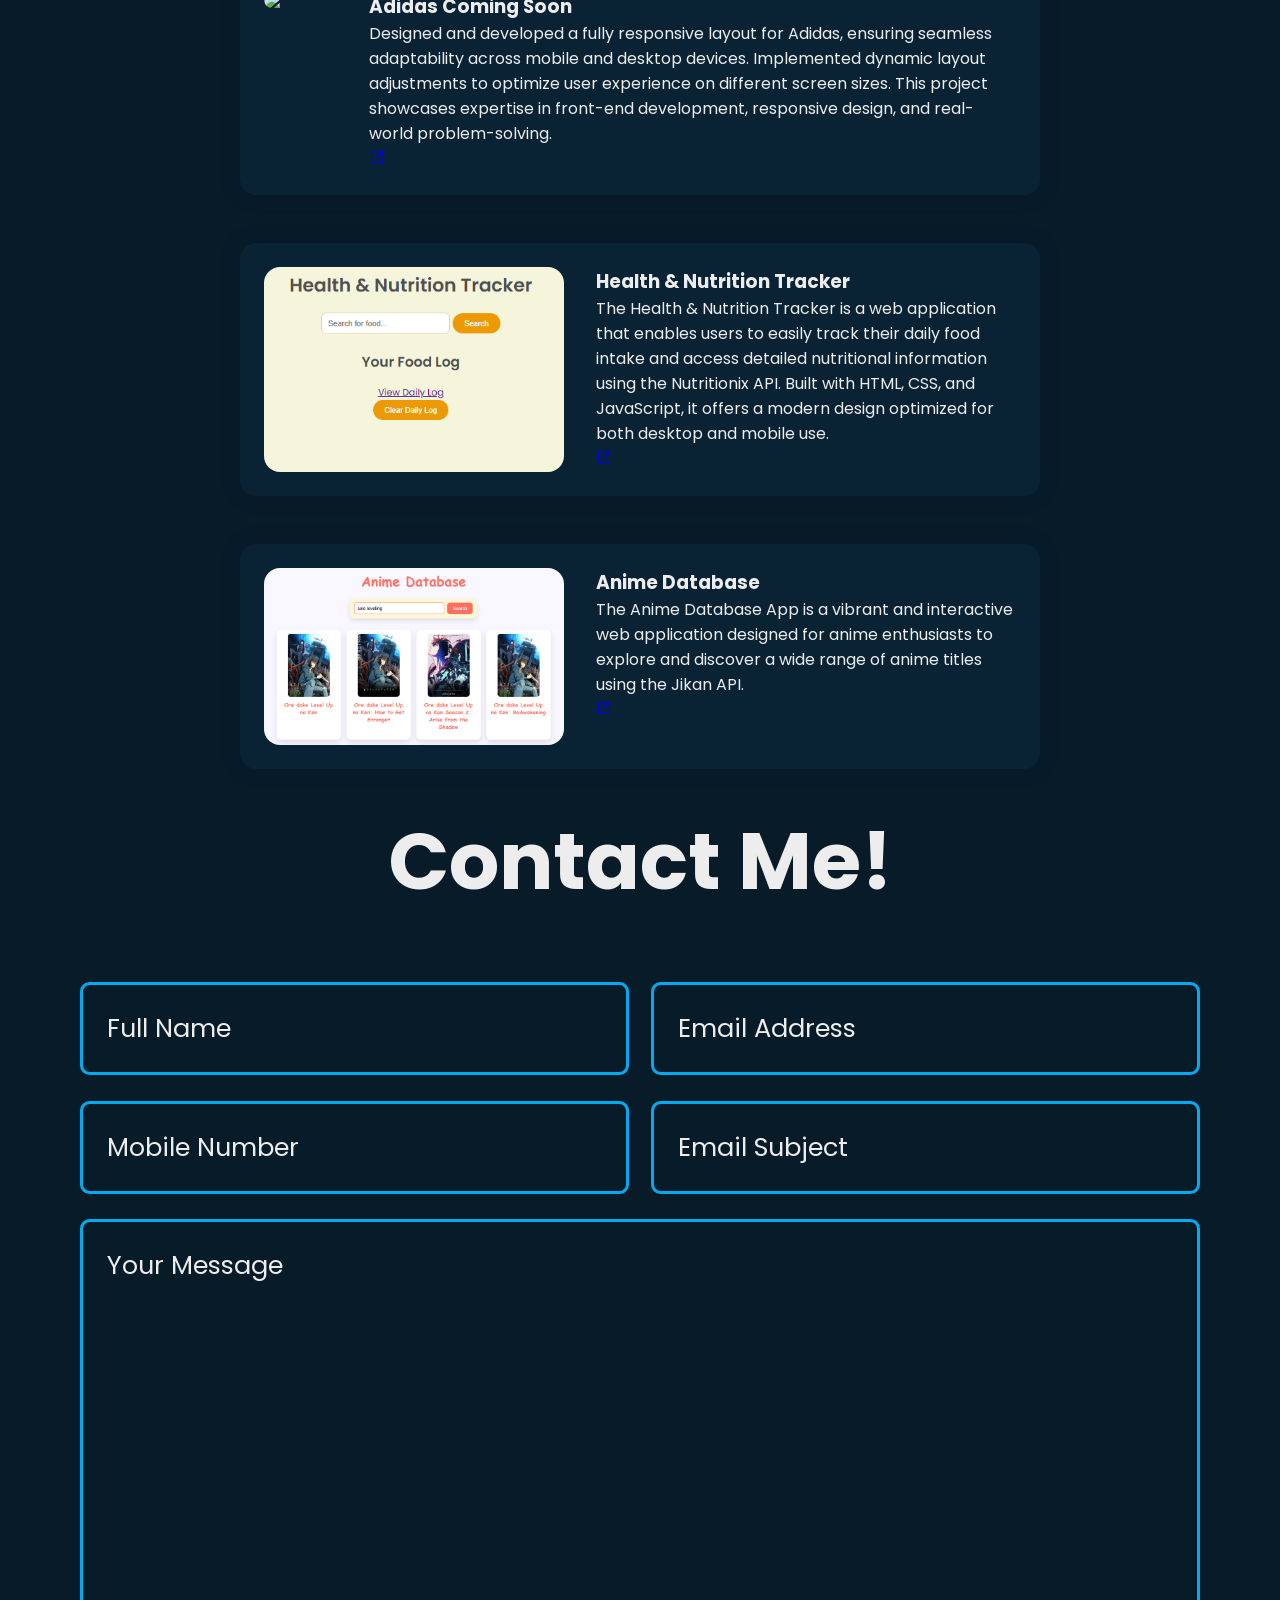
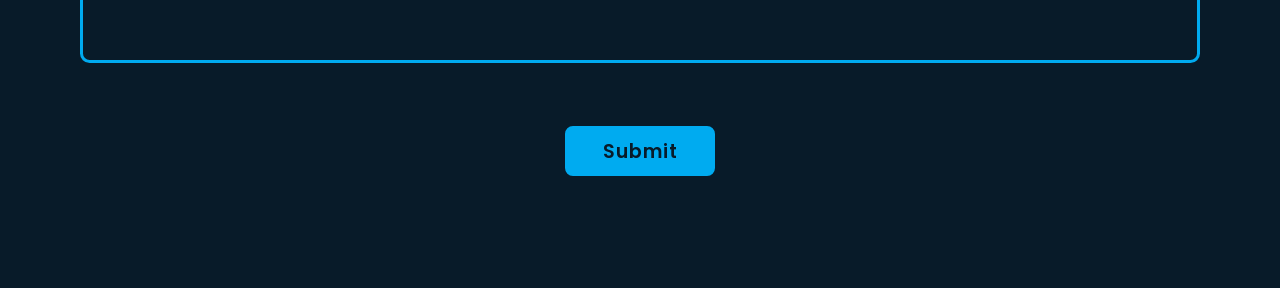
==== commit 9286f82a: "Add files via upload" ====
--- a/index.html
+++ b/index.html
@@ -104,11 +104,11 @@
                     </div>
                 </div>
                 <div class="work">
-                    <img src="comingsoon.png">
+                    <img src="adidas.png">
                     <div class="layer">
-                        <h3>AcademIQ (In Progress)</h3>
-                        <p>A Tutor App that is an ongoing project designed to connect students with qualified tutors, offering both online and in-person learning options. The app provides a seamless experience for parents to track student progress, find nearby tutors, and schedule sessions with ease. With a focus on convenience, accessibility, and personalized learning, the platform aims to make tutoring more efficient and engaging. Key features include location-based tutor searches, real-time progress tracking, and a user-friendly interface that ensures a smooth experience for both students and parents. Currently in development, this project highlights my UI/UX design skills, front-end development expertise, and problem-solving abilities as I refine the app’s functionality and user experience.</p>
-                        <a href="#"><i class="bx bx-link-external"></i></a>
+                        <h3>Adidas Coming Soon</h3>
+                        <p>Designed and developed a fully responsive layout for Adidas, ensuring seamless adaptability across mobile and desktop devices. Implemented dynamic layout adjustments to optimize user experience on different screen sizes. This project showcases expertise in front-end development, responsive design, and real-world problem-solving.</p>
+                        <a href="https://github.com/jamiealonzo/ComingSoonProject/tree/main"><i class="bx bx-link-external"></i></a>
                     </div>
                 </div>
                 <div class="work">
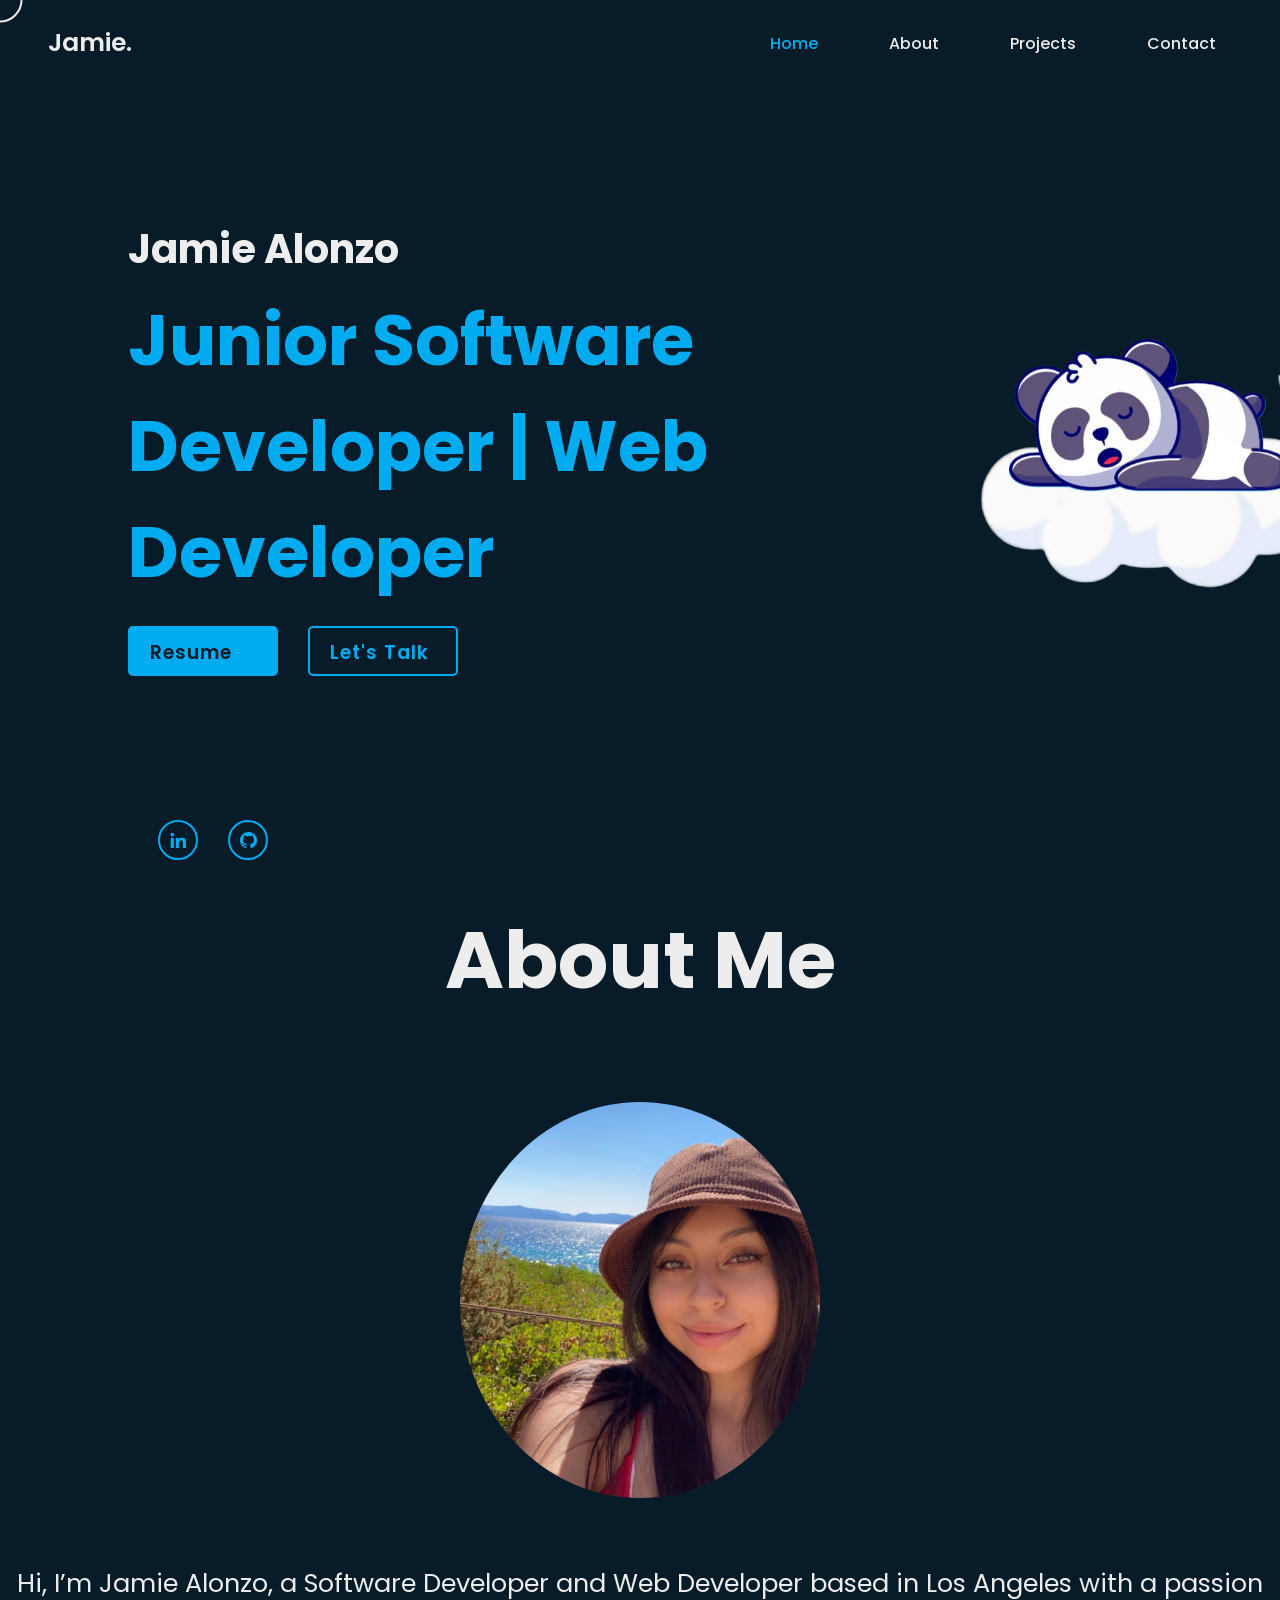
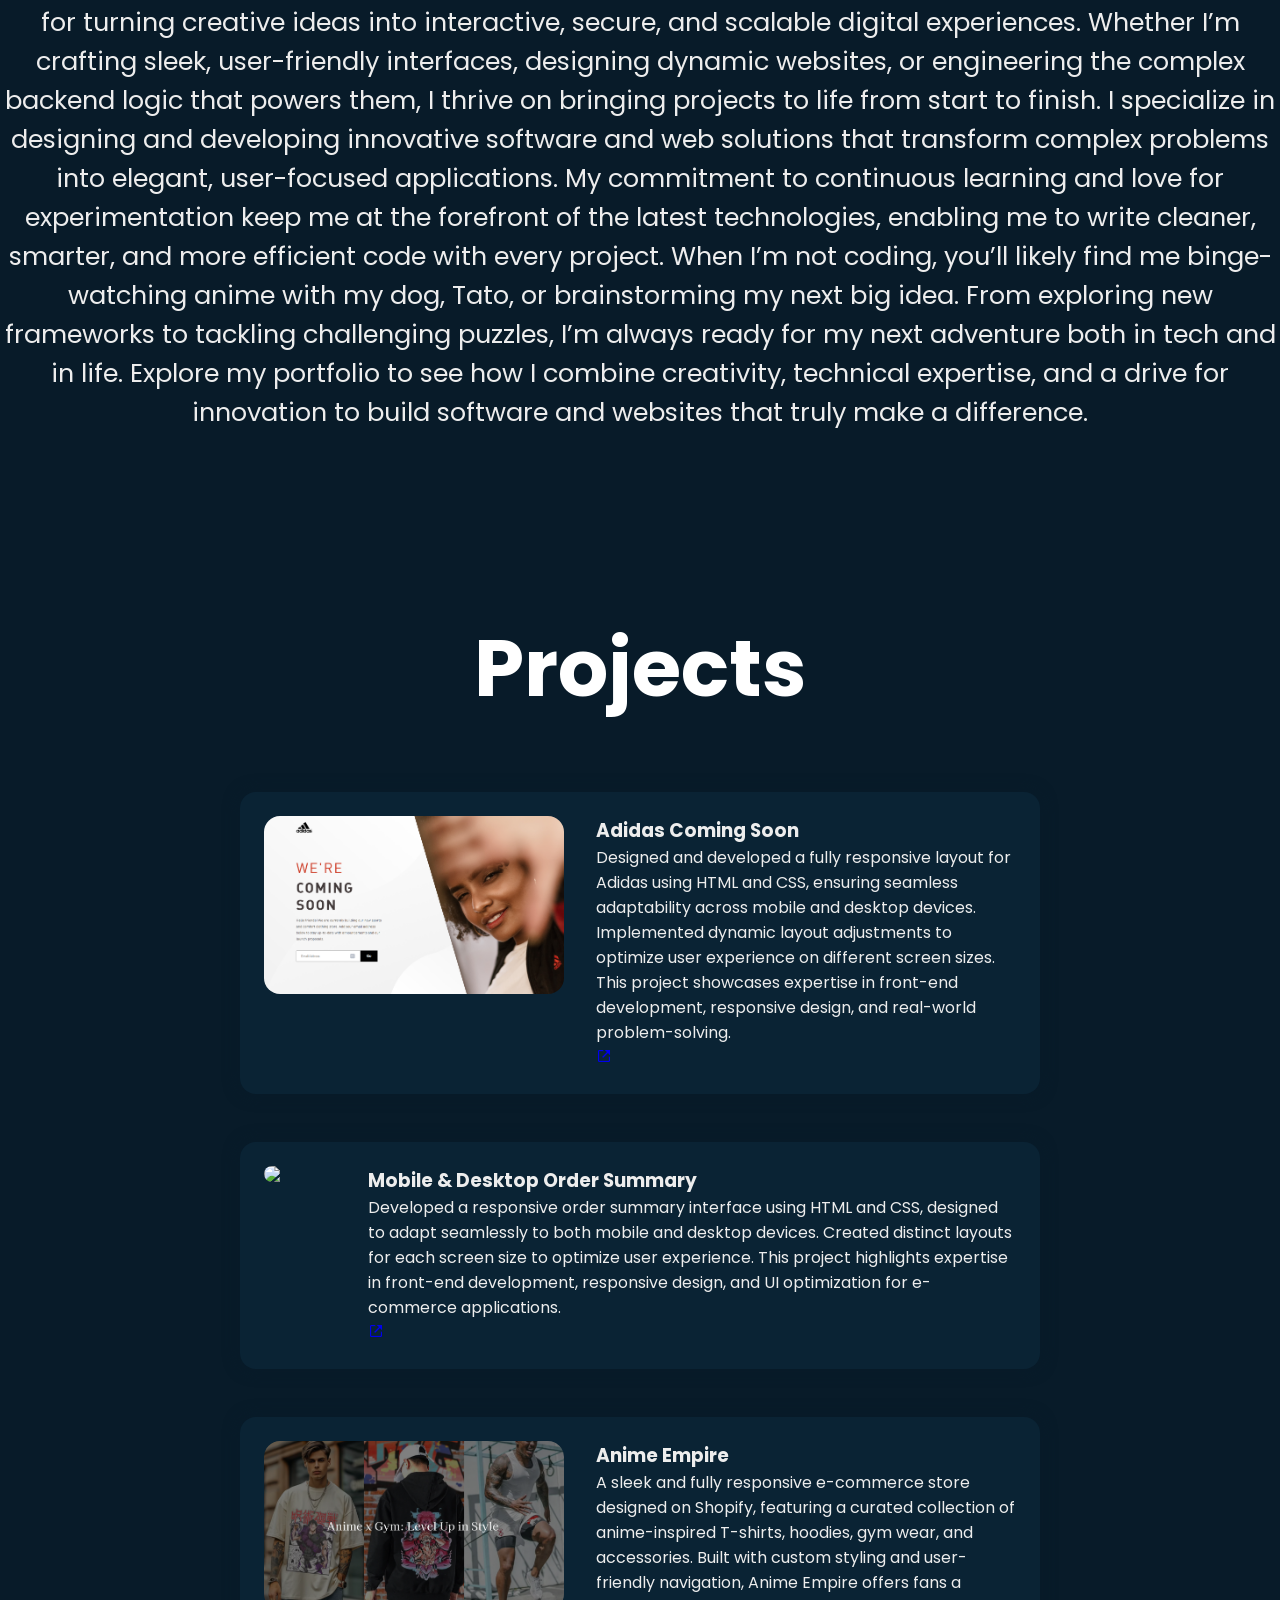
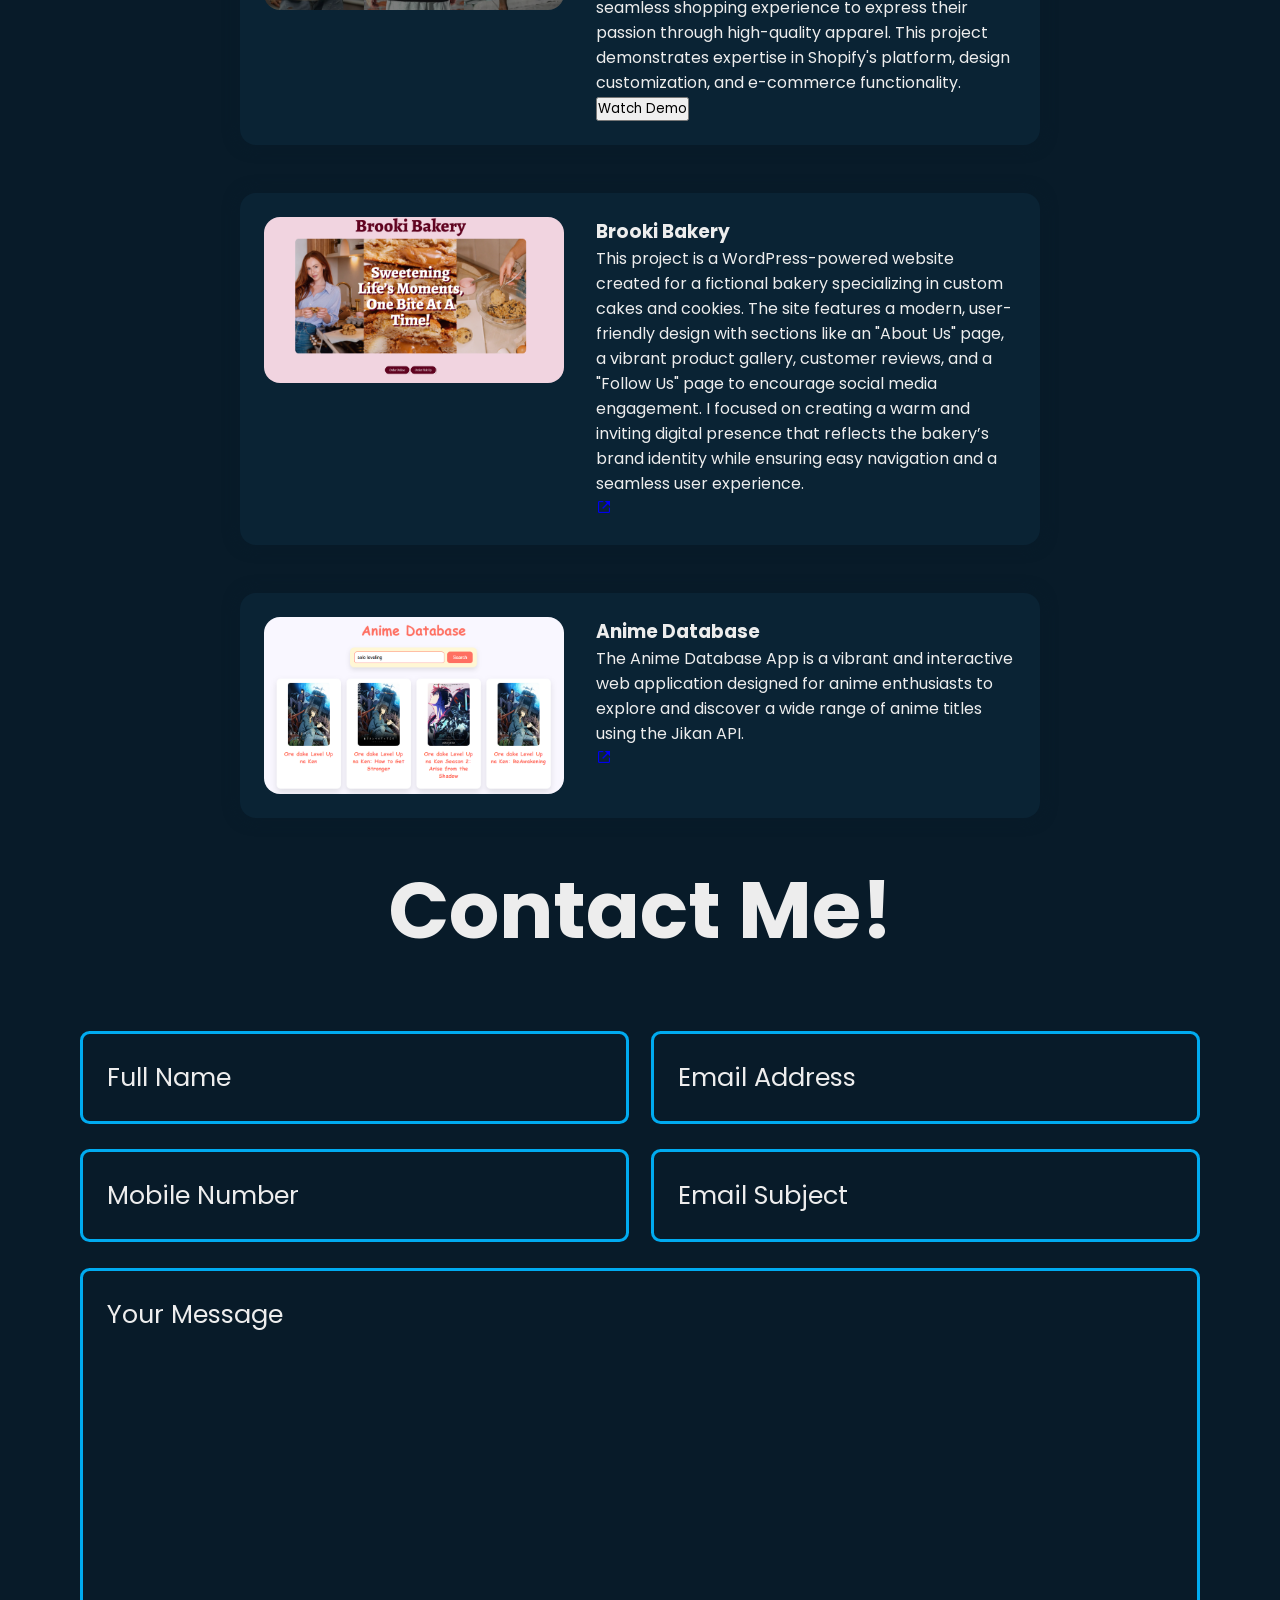
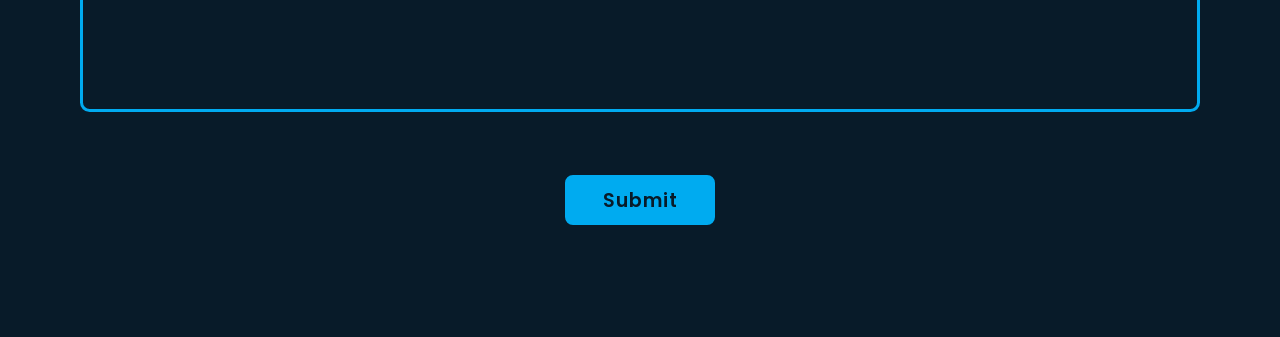
==== commit c7febb82: "Add files via upload" ====
--- a/index.html
+++ b/index.html
@@ -86,6 +86,22 @@
             <h1 class="heading">Projects</h1>
             <div class="project-list">
                 <div class="work">
+                    <img src="adidas.png">
+                    <div class="layer">
+                        <h3>Adidas Coming Soon</h3>
+                        <p>Designed and developed a fully responsive layout for Adidas using HTML and CSS, ensuring seamless adaptability across mobile and desktop devices. Implemented dynamic layout adjustments to optimize user experience on different screen sizes. This project showcases expertise in front-end development, responsive design, and real-world problem-solving.</p>
+                        <a href="https://github.com/jamiealonzo/ComingSoonProject/tree/main"><i class="bx bx-link-external"></i></a>
+                    </div>
+                </div>
+                <div class="work">
+                    <img src="ordersummary.png">
+                    <div class="layer">
+                        <h3>Mobile & Desktop Order Summary</h3>
+                        <p>Developed a responsive order summary interface using HTML and CSS, designed to adapt seamlessly to both mobile and desktop devices. Created distinct layouts for each screen size to optimize user experience. This project highlights expertise in front-end development, responsive design, and UI optimization for e-commerce applications.</p>
+                        <a href="https://github.com/jamiealonzo/OrderSummaryProject"><i class="bx bx-link-external"></i></a>
+                    </div>
+                </div>
+                <div class="work">
                     <img src="animexgym.png">
                     <div class="layer">
                         <h3>Anime Empire</h3>
@@ -101,22 +117,6 @@
 
                         </p>
                         <a href="https://thecozy0ven.wordpress.com/?_gl=1*1az8mob*_gcl_aw*R0NMLjE3MzM5NzM0MDMuQ2p3S0NBaUFqZVc2QmhCQUVpd0FkS2x0TWw4aXRzVzNyZmNYYzNxdHNreHBKeHZ2WjJKclBQV2NTN0NNRkJXNS1LM0l6UEhzZi1LNUlob0N6ZnNRQXZEX0J3RQ..*_gcl_au*OTQyMjcxOTg0LjE3MzM5NzI1NzQ."><i class="bx bx-link-external"></i></a>
-                    </div>
-                </div>
-                <div class="work">
-                    <img src="adidas.png">
-                    <div class="layer">
-                        <h3>Adidas Coming Soon</h3>
-                        <p>Designed and developed a fully responsive layout for Adidas, ensuring seamless adaptability across mobile and desktop devices. Implemented dynamic layout adjustments to optimize user experience on different screen sizes. This project showcases expertise in front-end development, responsive design, and real-world problem-solving.</p>
-                        <a href="https://github.com/jamiealonzo/ComingSoonProject/tree/main"><i class="bx bx-link-external"></i></a>
-                    </div>
-                </div>
-                <div class="work">
-                    <img src="NutritionTracker.png">
-                    <div class="layer">
-                        <h3>Health & Nutrition Tracker</h3>
-                        <p>The Health & Nutrition Tracker is a web application that enables users to easily track their daily food intake and access detailed nutritional information using the Nutritionix API. Built with HTML, CSS, and JavaScript, it offers a modern design optimized for both desktop and mobile use.</p>
-                        <a href="#"><i class="bx bx-link-external"></i></a>
                     </div>
                 </div>
                 <div class="work">
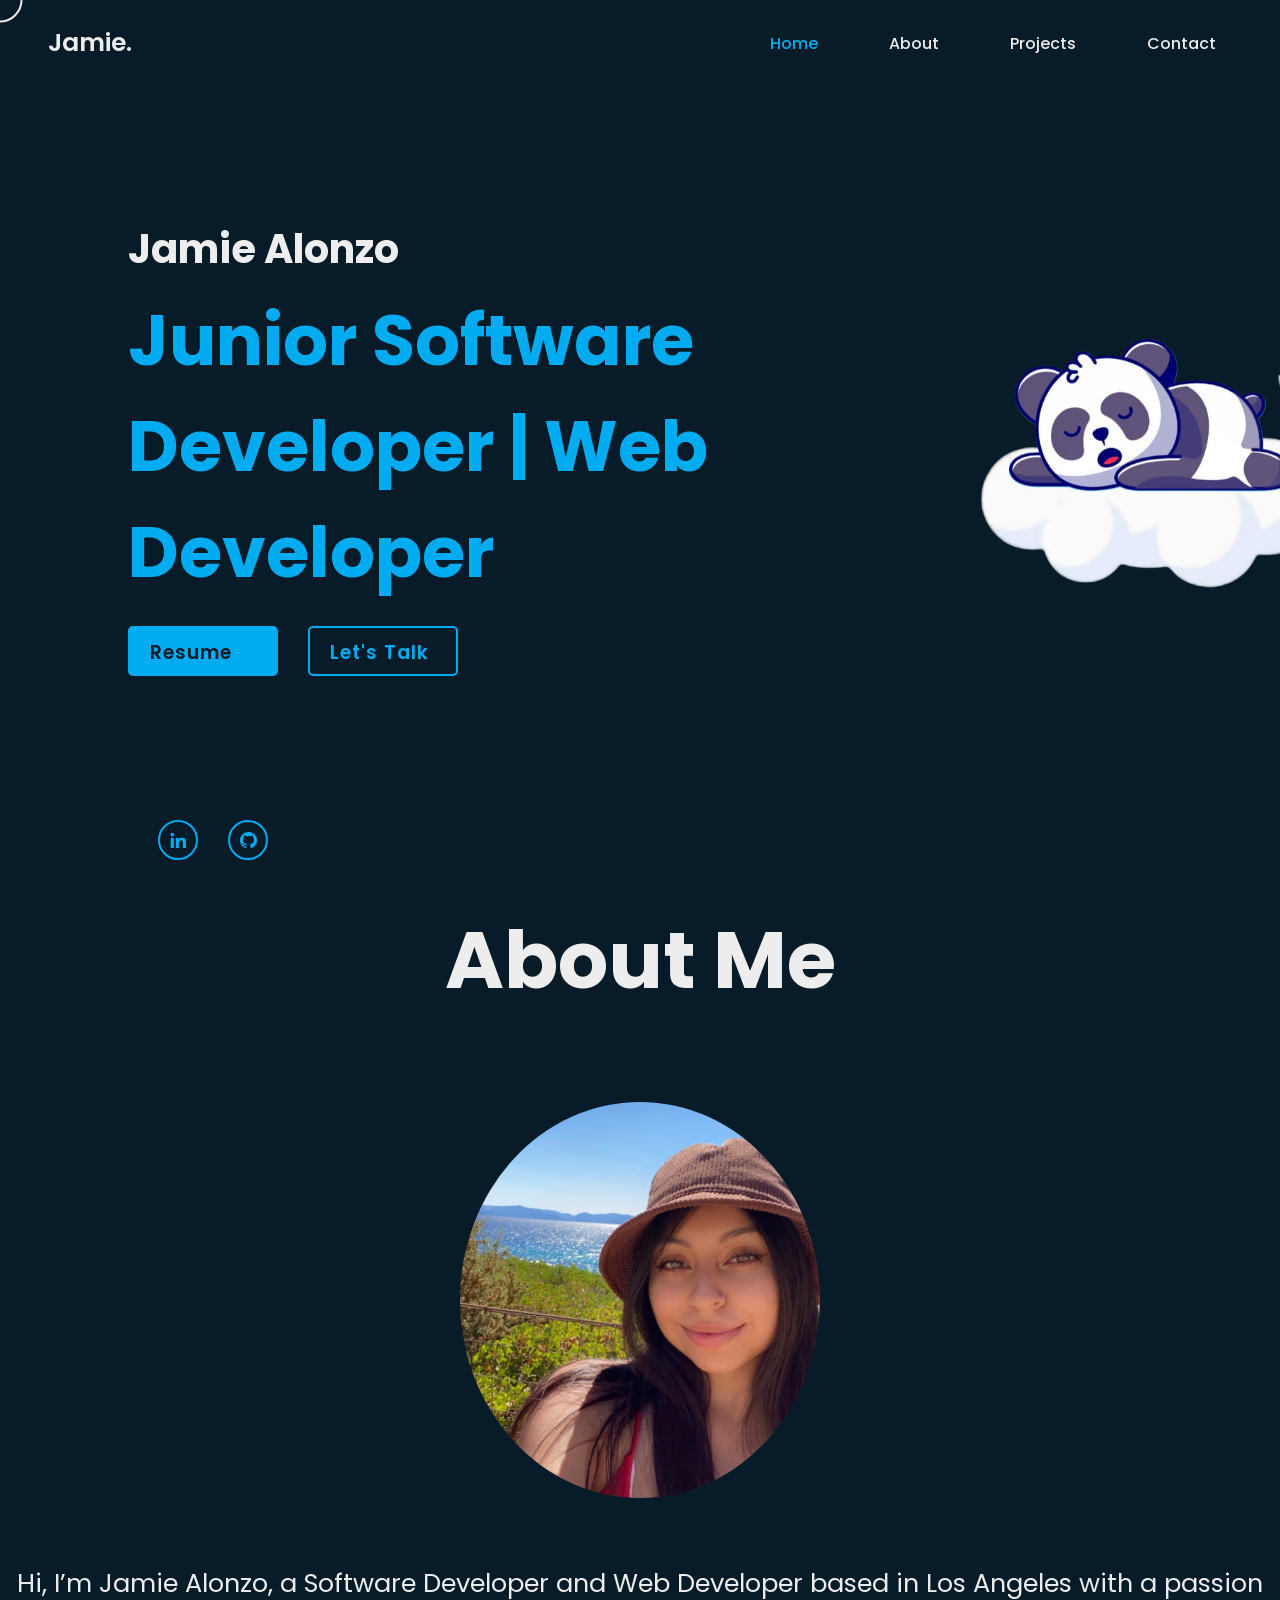
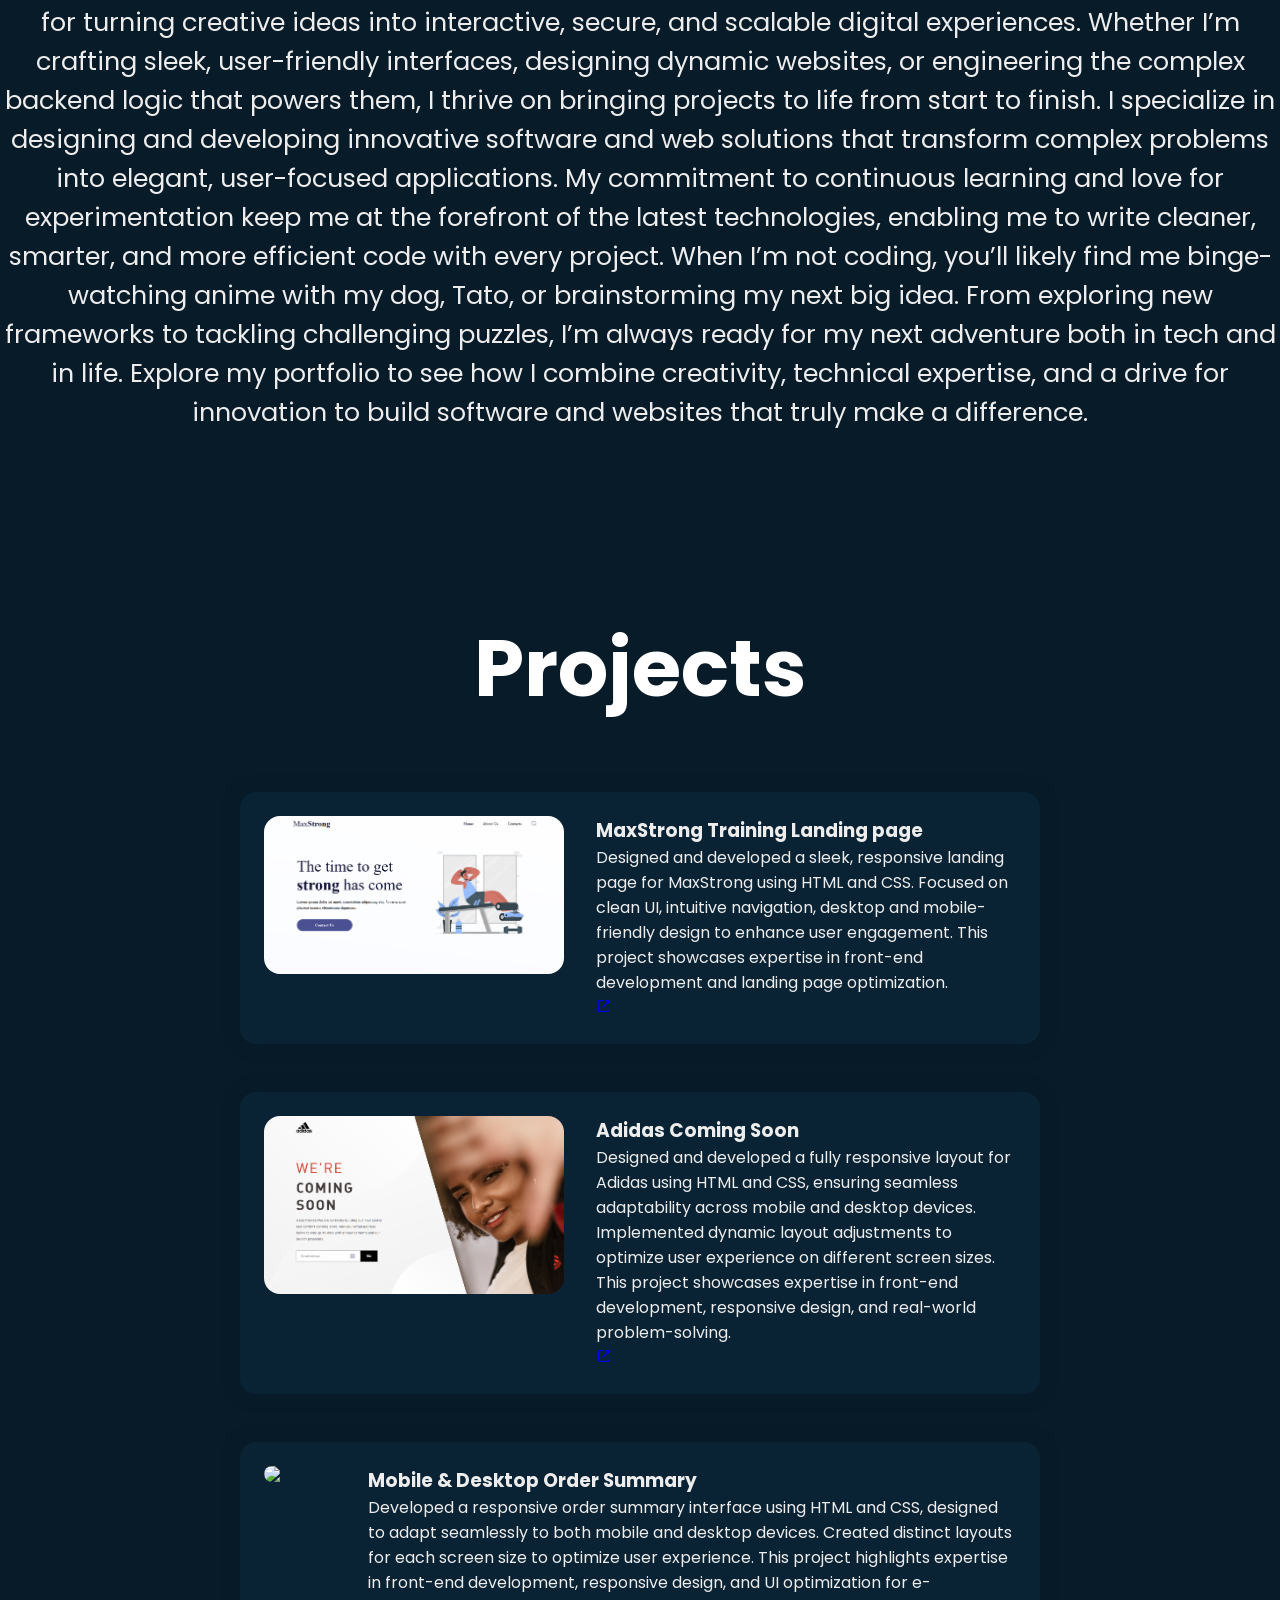
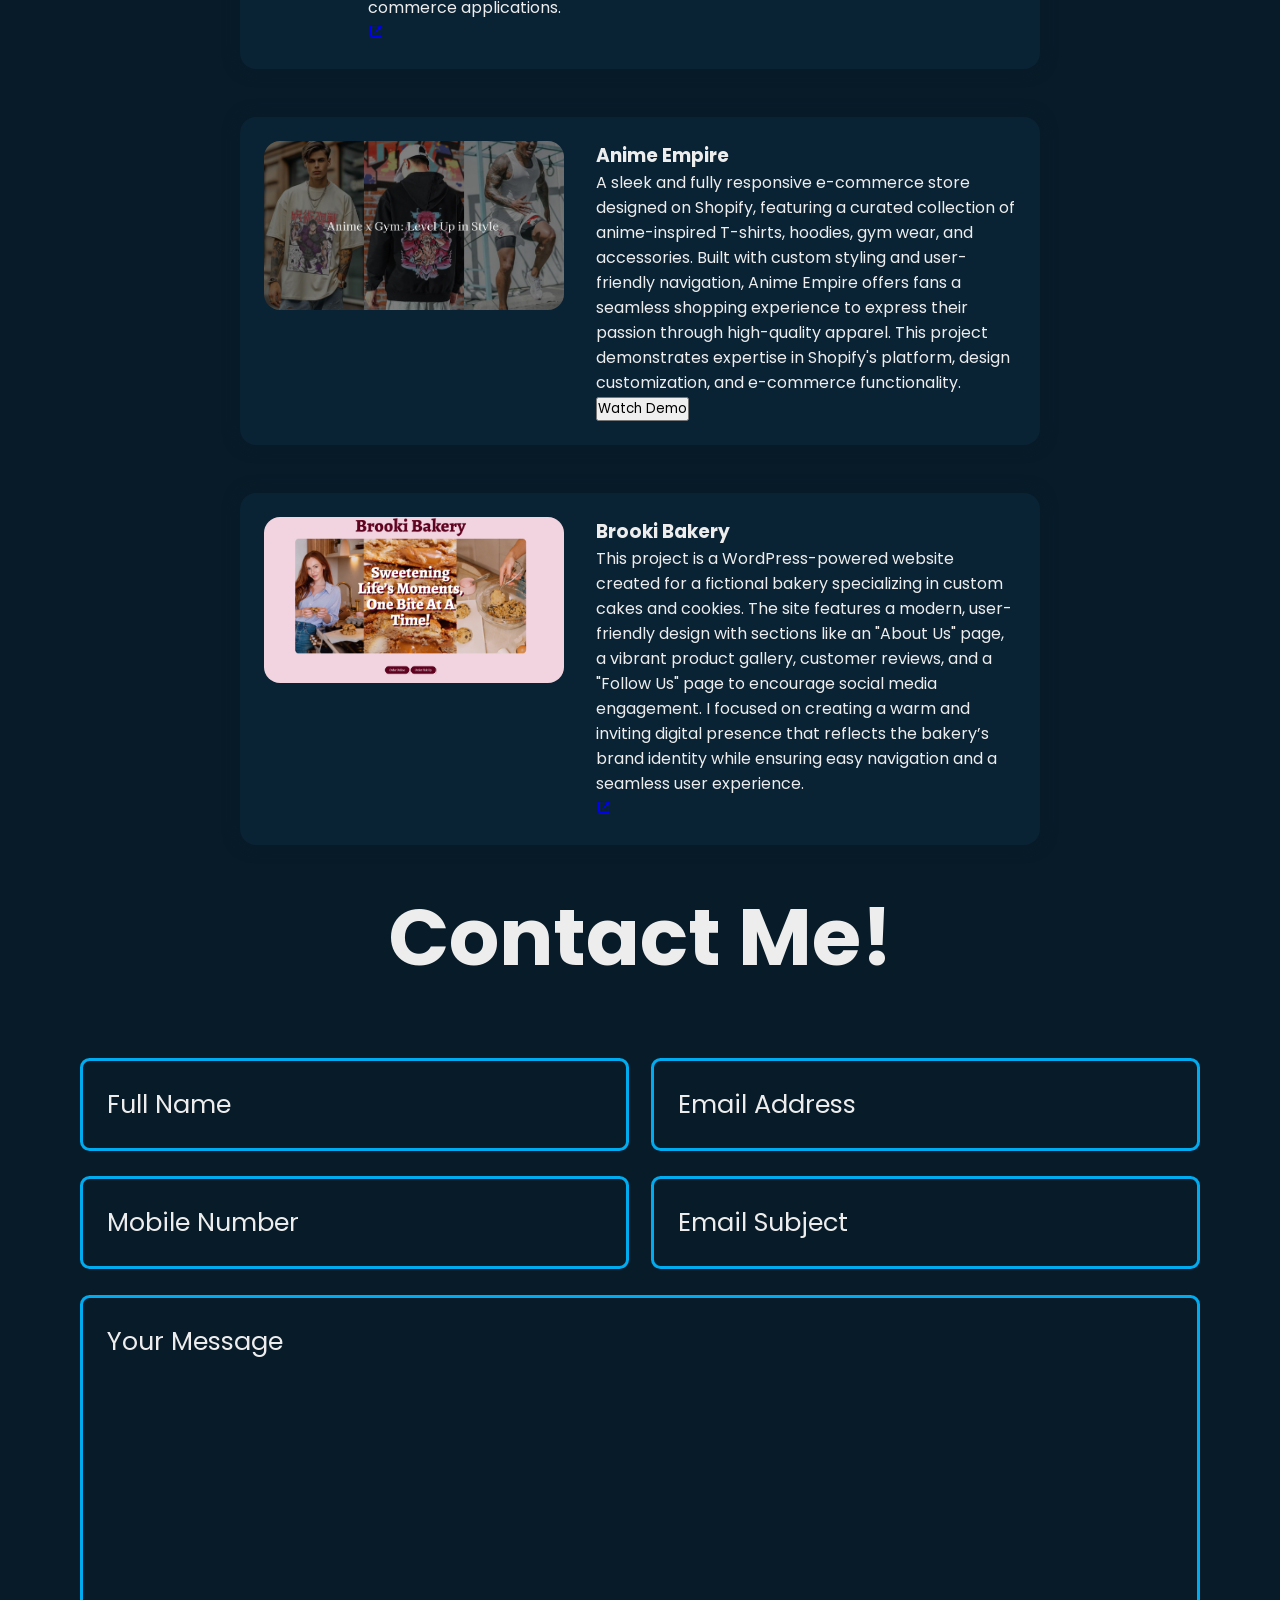
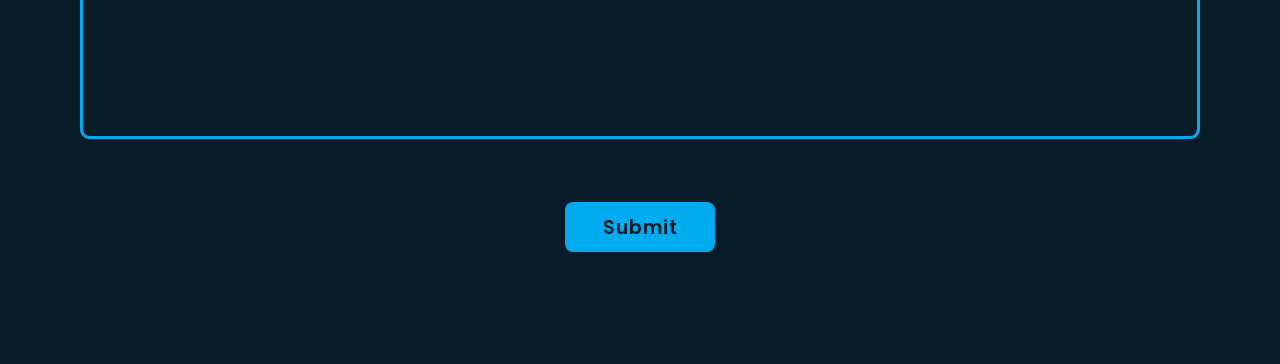
==== commit e75cbecf: "Add files via upload" ====
--- a/index.html
+++ b/index.html
@@ -86,11 +86,19 @@
             <h1 class="heading">Projects</h1>
             <div class="project-list">
                 <div class="work">
+                    <img src="MaxStrong.png">
+                    <div class="layer">
+                        <h3>MaxStrong Training Landing page</h3>
+                        <p>Designed and developed a sleek, responsive landing page for MaxStrong using HTML and CSS. Focused on clean UI, intuitive navigation, desktop and mobile-friendly design to enhance user engagement. This project showcases expertise in front-end development and landing page optimization.</p>
+                        <a href="https://codepen.io/jamie-alonzo/pen/RNwYpbg"><i class="bx bx-link-external"></i></a>
+                    </div>
+                </div>
+                <div class="work">
                     <img src="adidas.png">
                     <div class="layer">
                         <h3>Adidas Coming Soon</h3>
                         <p>Designed and developed a fully responsive layout for Adidas using HTML and CSS, ensuring seamless adaptability across mobile and desktop devices. Implemented dynamic layout adjustments to optimize user experience on different screen sizes. This project showcases expertise in front-end development, responsive design, and real-world problem-solving.</p>
-                        <a href="https://github.com/jamiealonzo/ComingSoonProject/tree/main"><i class="bx bx-link-external"></i></a>
+                        <a href="https://codepen.io/jamie-alonzo/pen/XJWYzxm"><i class="bx bx-link-external"></i></a>
                     </div>
                 </div>
                 <div class="work">
@@ -98,7 +106,7 @@
                     <div class="layer">
                         <h3>Mobile & Desktop Order Summary</h3>
                         <p>Developed a responsive order summary interface using HTML and CSS, designed to adapt seamlessly to both mobile and desktop devices. Created distinct layouts for each screen size to optimize user experience. This project highlights expertise in front-end development, responsive design, and UI optimization for e-commerce applications.</p>
-                        <a href="https://github.com/jamiealonzo/OrderSummaryProject"><i class="bx bx-link-external"></i></a>
+                        <a href="https://codepen.io/jamie-alonzo/pen/yyLxeVm"><i class="bx bx-link-external"></i></a>
                     </div>
                 </div>
                 <div class="work">
@@ -117,14 +125,6 @@
 
                         </p>
                         <a href="https://thecozy0ven.wordpress.com/?_gl=1*1az8mob*_gcl_aw*R0NMLjE3MzM5NzM0MDMuQ2p3S0NBaUFqZVc2QmhCQUVpd0FkS2x0TWw4aXRzVzNyZmNYYzNxdHNreHBKeHZ2WjJKclBQV2NTN0NNRkJXNS1LM0l6UEhzZi1LNUlob0N6ZnNRQXZEX0J3RQ..*_gcl_au*OTQyMjcxOTg0LjE3MzM5NzI1NzQ."><i class="bx bx-link-external"></i></a>
-                    </div>
-                </div>
-                <div class="work">
-                    <img src="AnimeData.png">
-                    <div class="layer">
-                        <h3>Anime Database</h3>
-                        <p>The Anime Database App is a vibrant and interactive web application designed for anime enthusiasts to explore and discover a wide range of anime titles using the Jikan API.</p>
-                        <a href="#"><i class="bx bx-link-external"></i></a>
                     </div>
                 </div>
             </div>
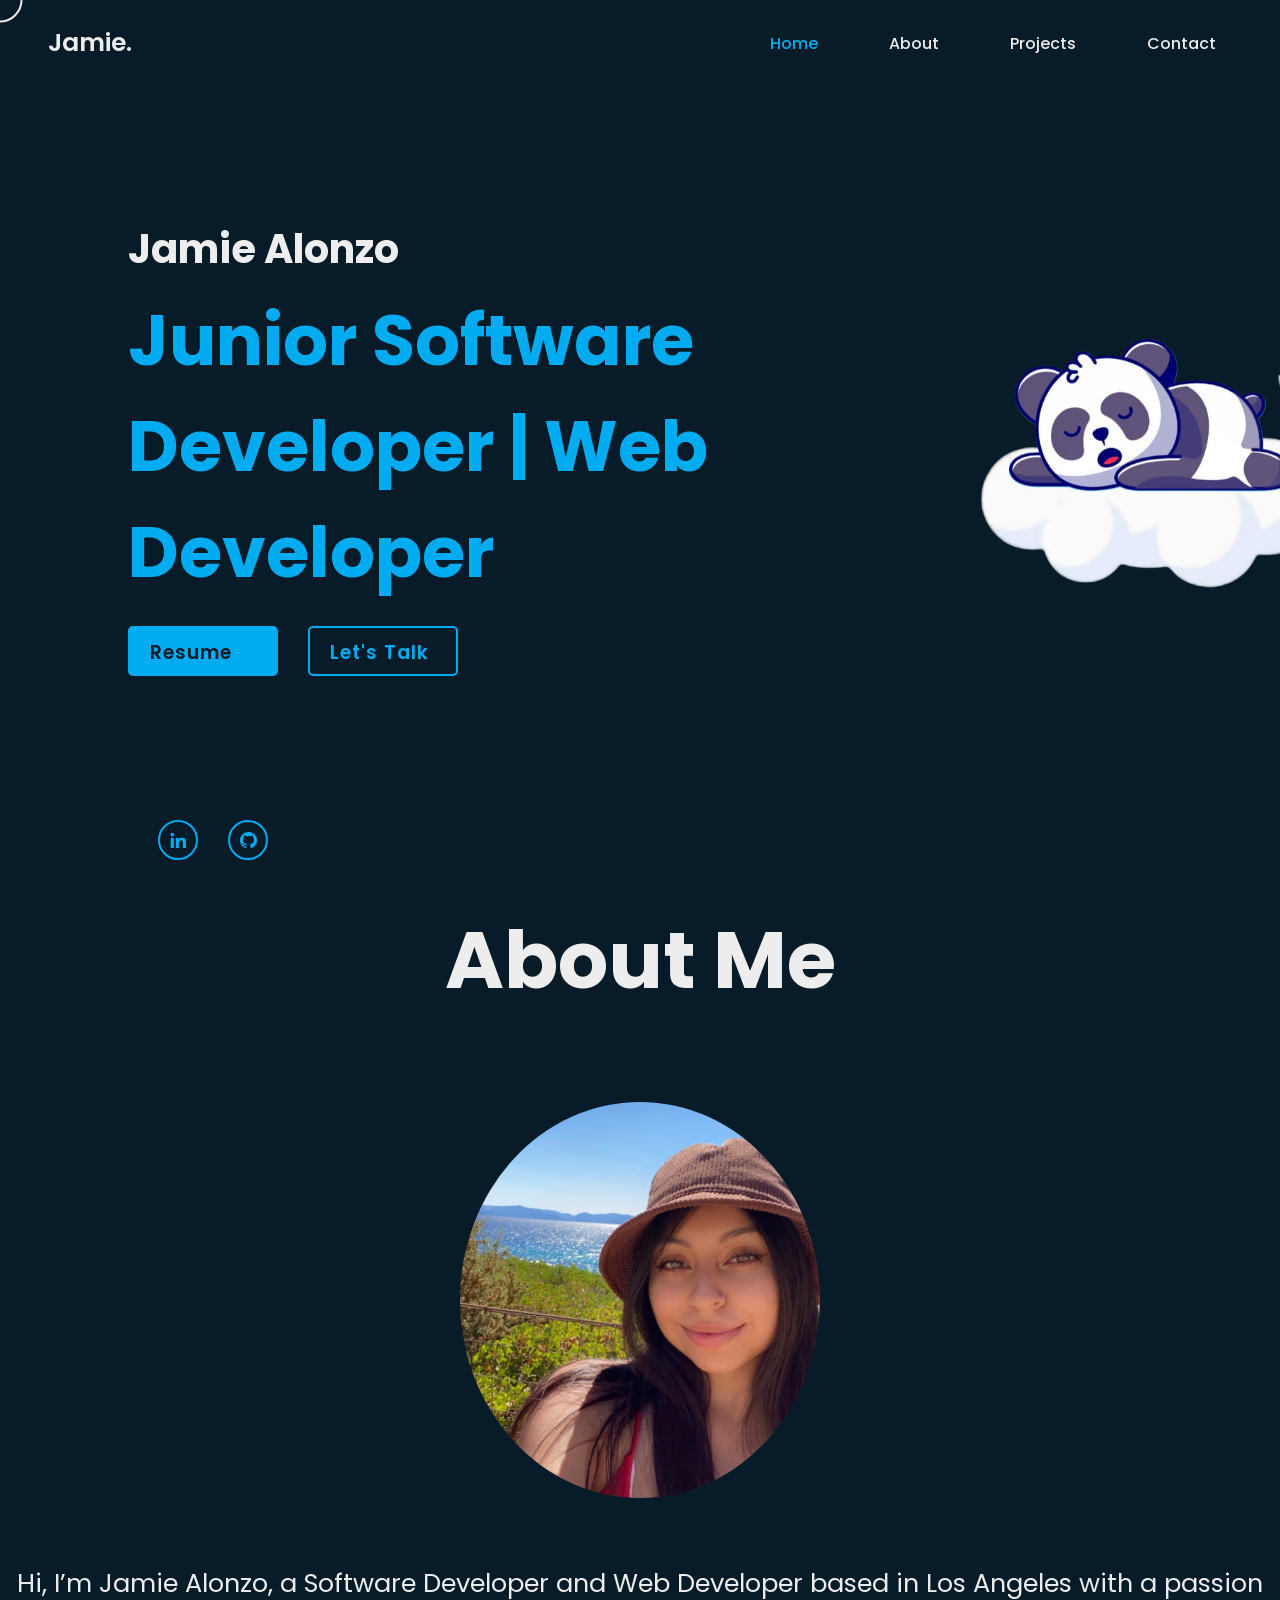
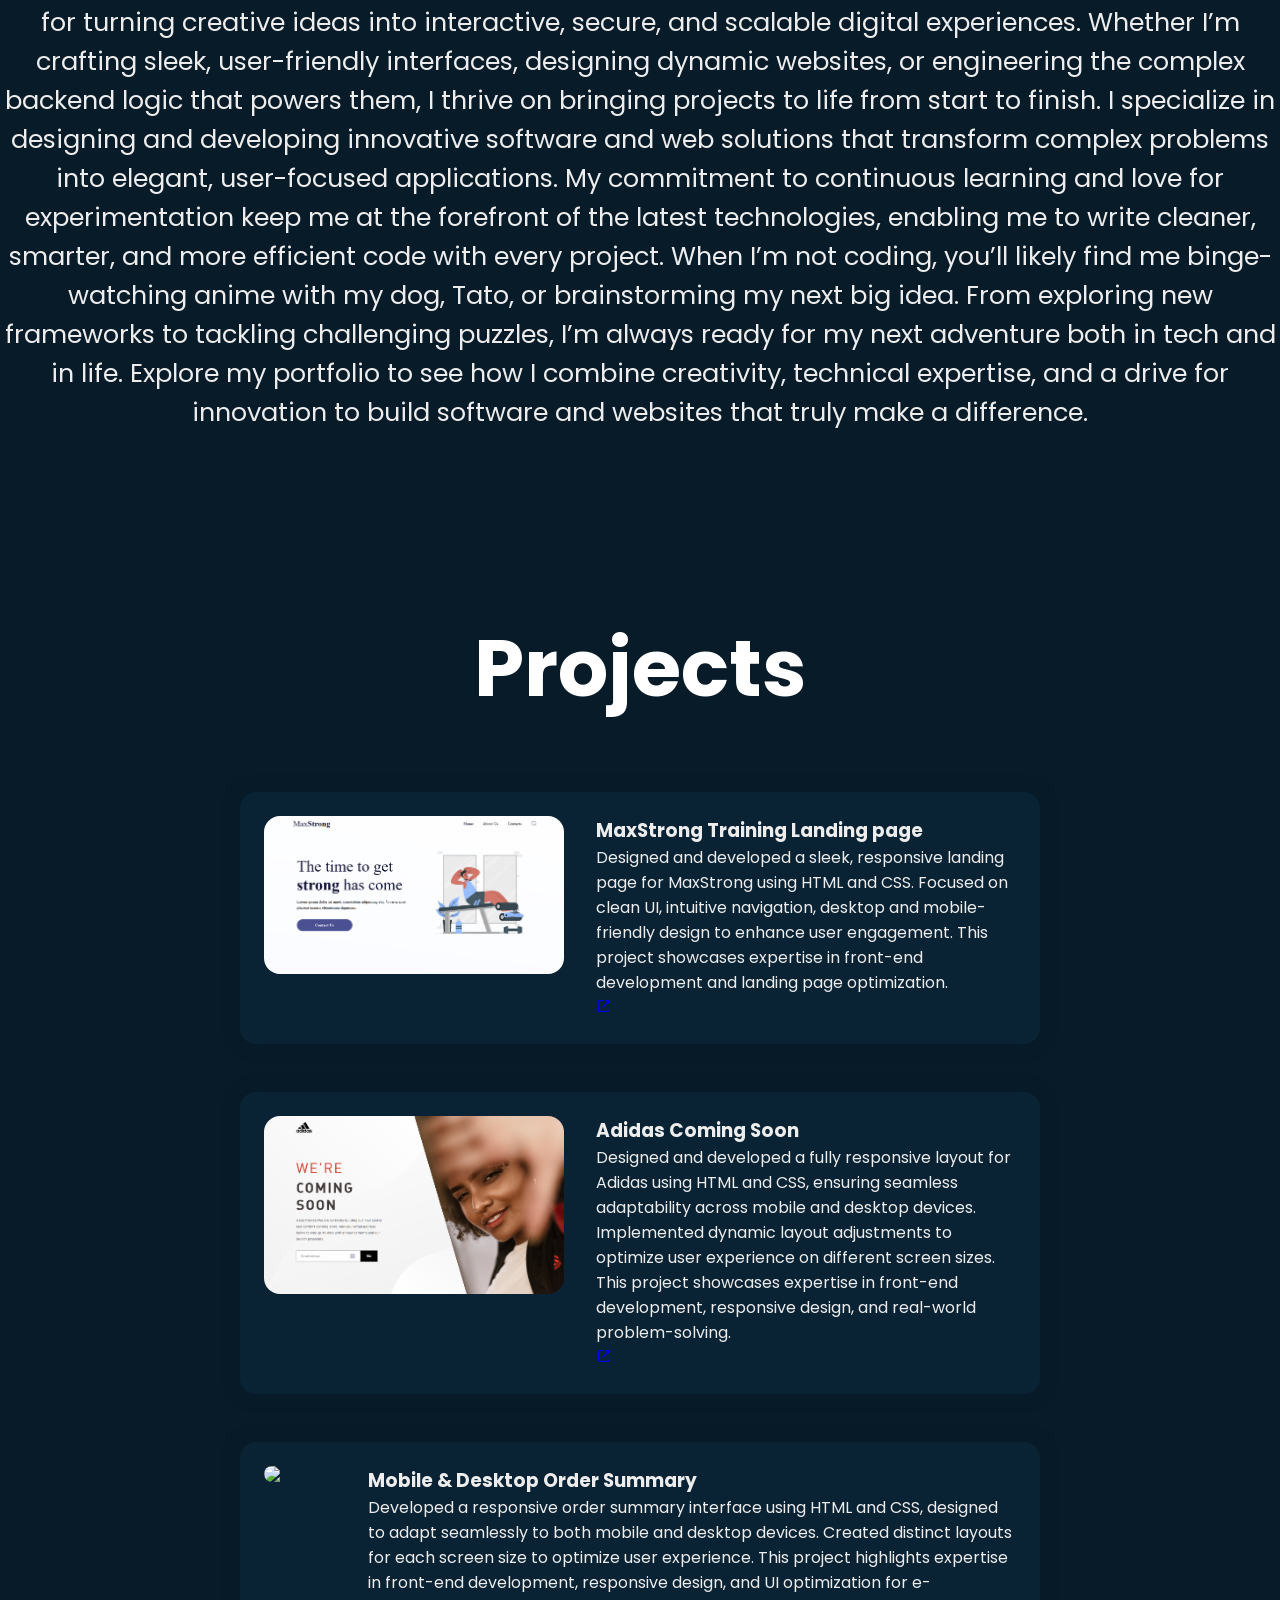
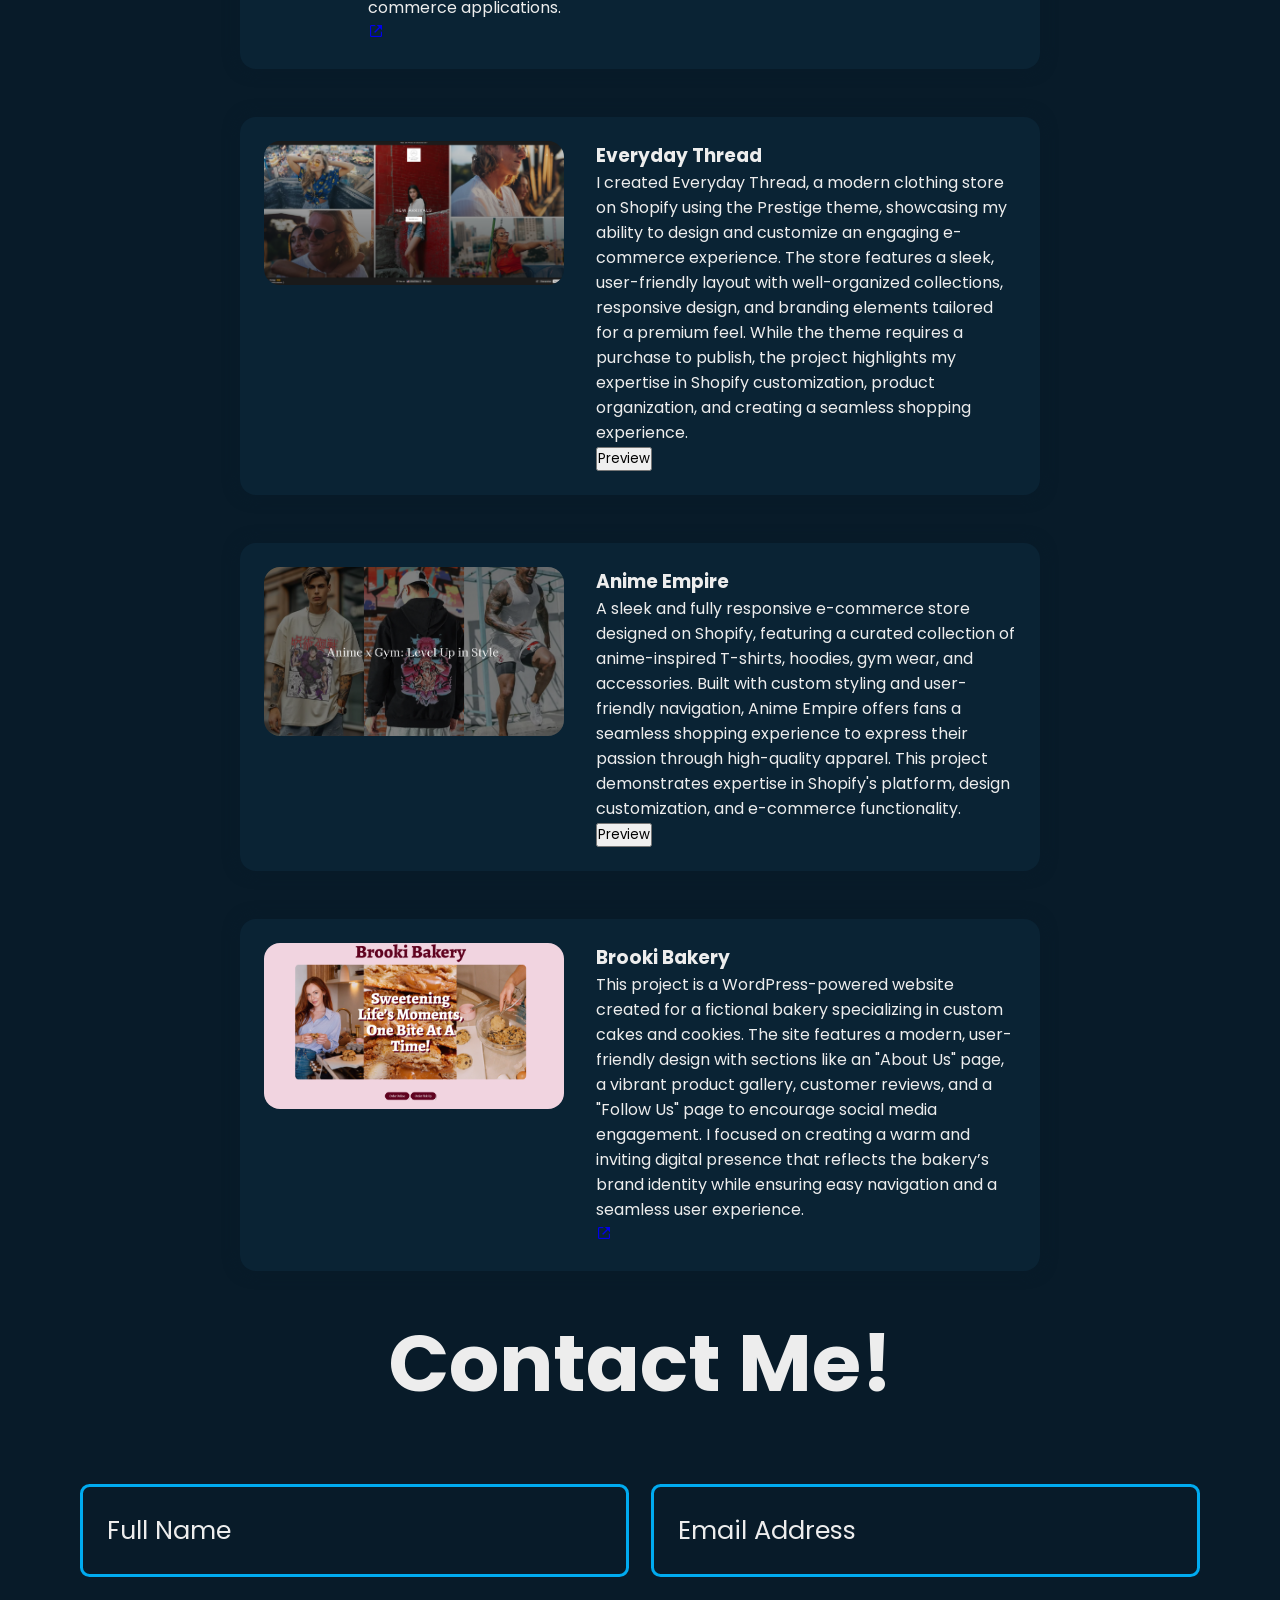
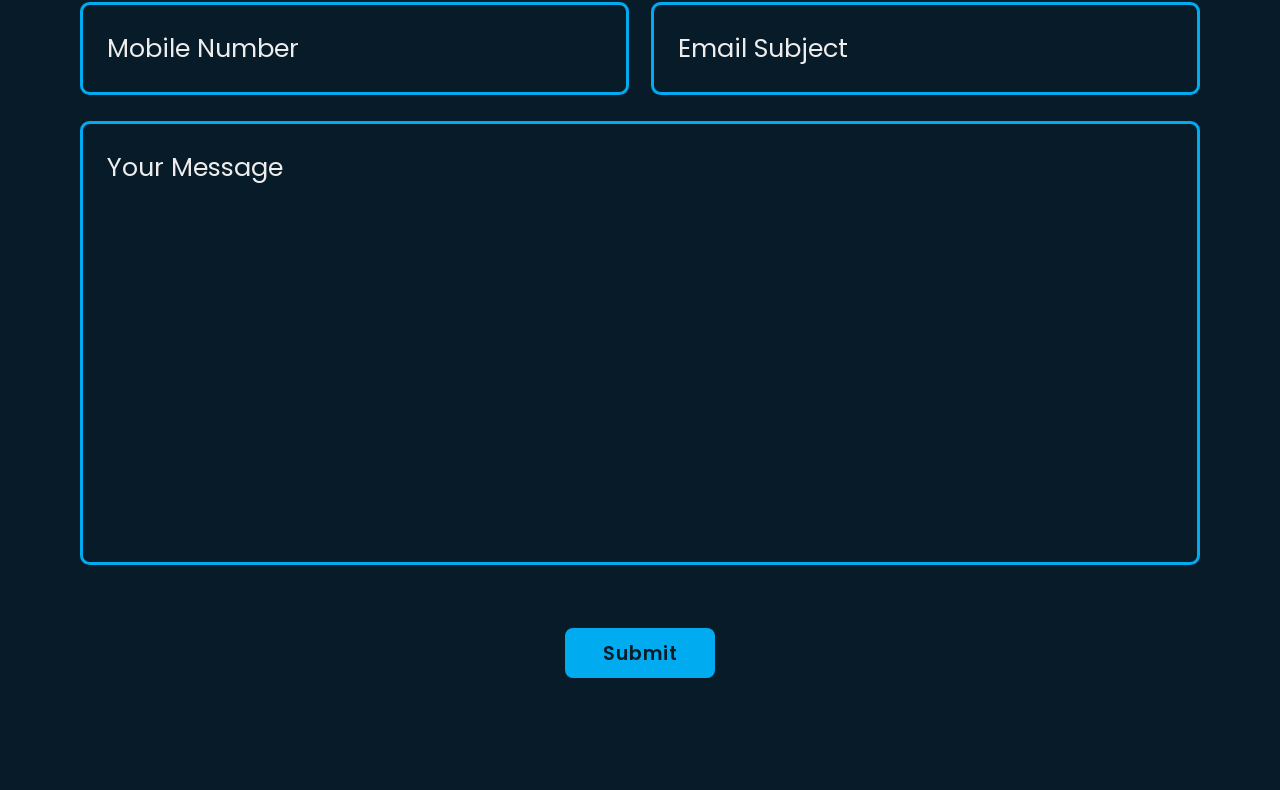
==== commit 84f15372: "Add files via upload" ====
--- a/index.html
+++ b/index.html
@@ -110,11 +110,19 @@
                     </div>
                 </div>
                 <div class="work">
+                    <img src="everydaythread.png">
+                    <div class="layer">
+                        <h3>Everyday Thread</h3>
+                        <p>I created Everyday Thread, a modern clothing store on Shopify using the Prestige theme, showcasing my ability to design and customize an engaging e-commerce experience. The store features a sleek, user-friendly layout with well-organized collections, responsive design, and branding elements tailored for a premium feel. While the theme requires a purchase to publish, the project highlights my expertise in Shopify customization, product organization, and creating a seamless shopping experience.</p>
+                        <a href="https://drive.google.com/file/d/1TNNEzz5oeAHmAkdiBAk-kqySjYI1p956/view?usp=sharing"><button>Preview</button></a>
+                    </div>
+                </div>
+                <div class="work">
                     <img src="animexgym.png">
                     <div class="layer">
                         <h3>Anime Empire</h3>
                         <p>A sleek and fully responsive e-commerce store designed on Shopify, featuring a curated collection of anime-inspired T-shirts, hoodies, gym wear, and accessories. Built with custom styling and user-friendly navigation, Anime Empire offers fans a seamless shopping experience to express their passion through high-quality apparel. This project demonstrates expertise in Shopify's platform, design customization, and e-commerce functionality.</p>
-                        <a href="https://drive.google.com/file/d/1P4-zUqZXxpBnhkIqeoUQDQT39xruAso3/view?usp=sharing"><button>Watch Demo</button></a>
+                        <a href="https://drive.google.com/file/d/1P4-zUqZXxpBnhkIqeoUQDQT39xruAso3/view?usp=sharing"><button>Preview</button></a>
                     </div>
                 </div>
                 <div class="work">
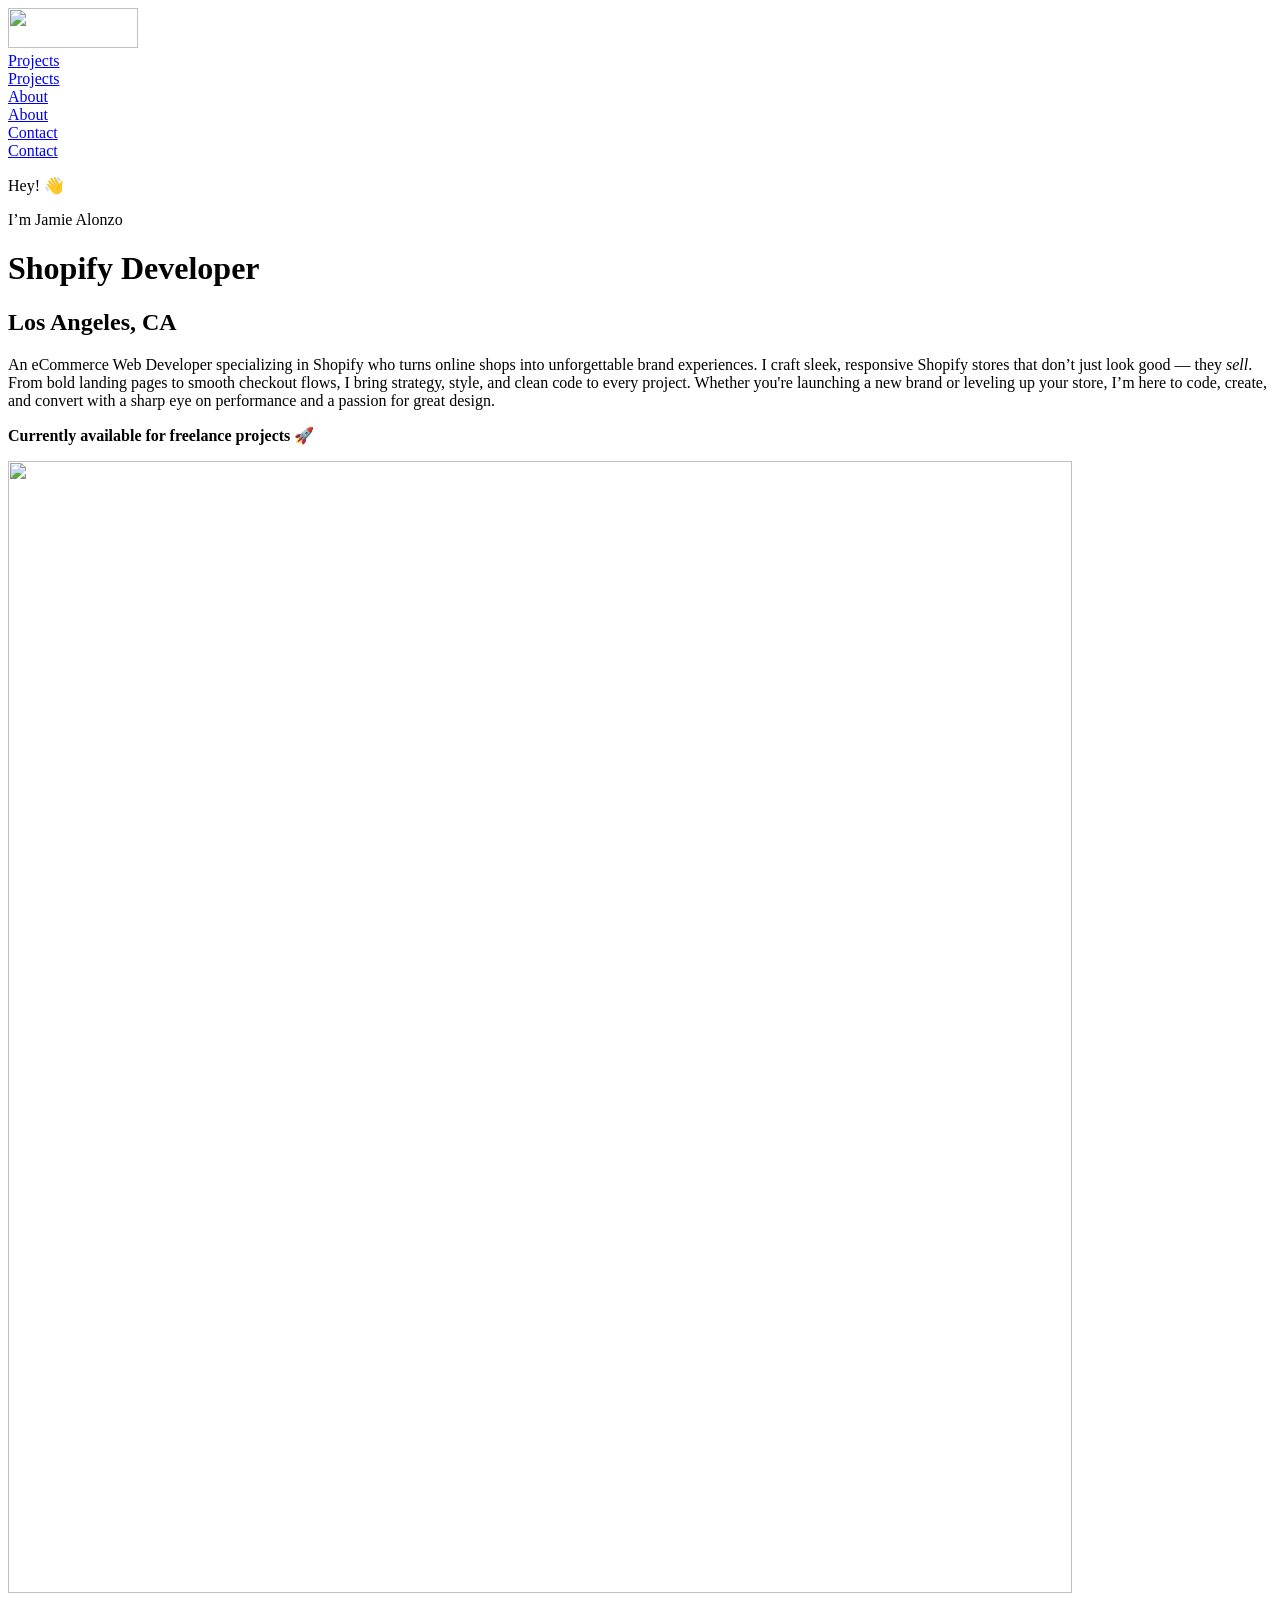
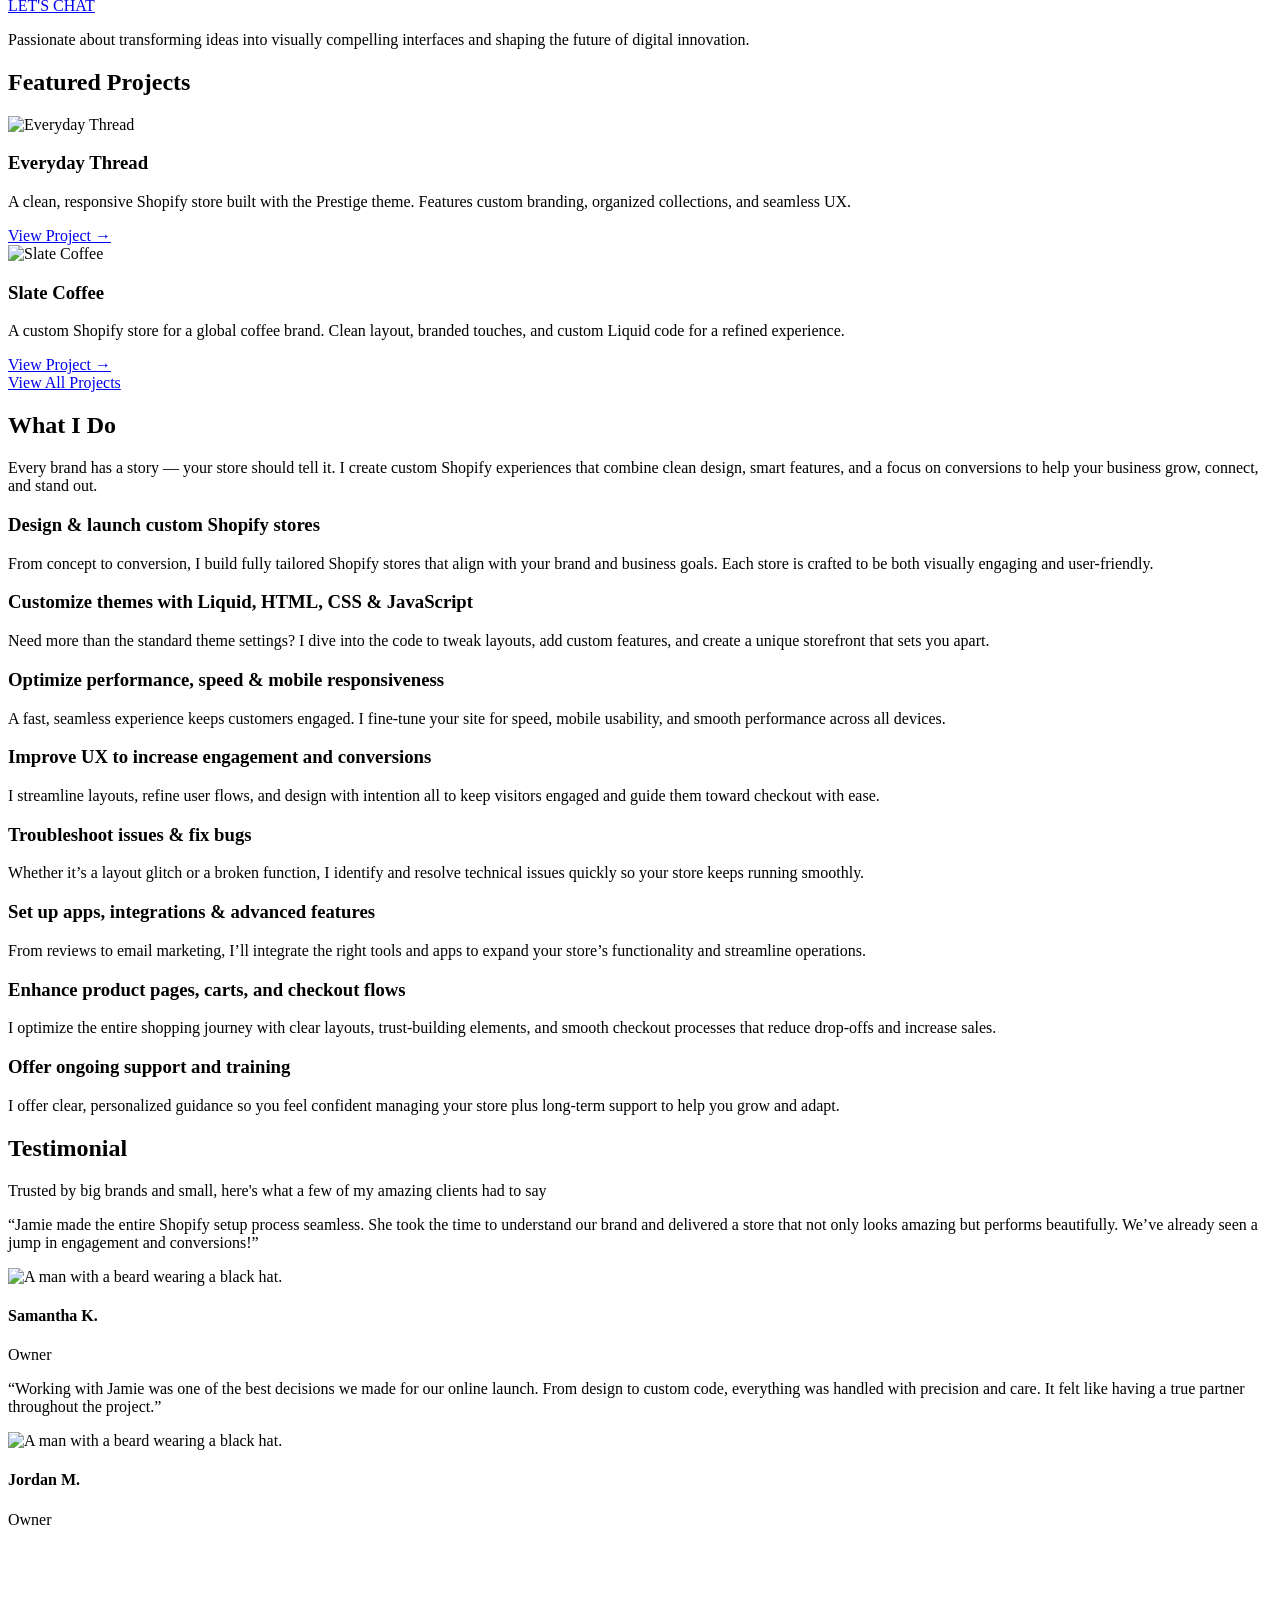
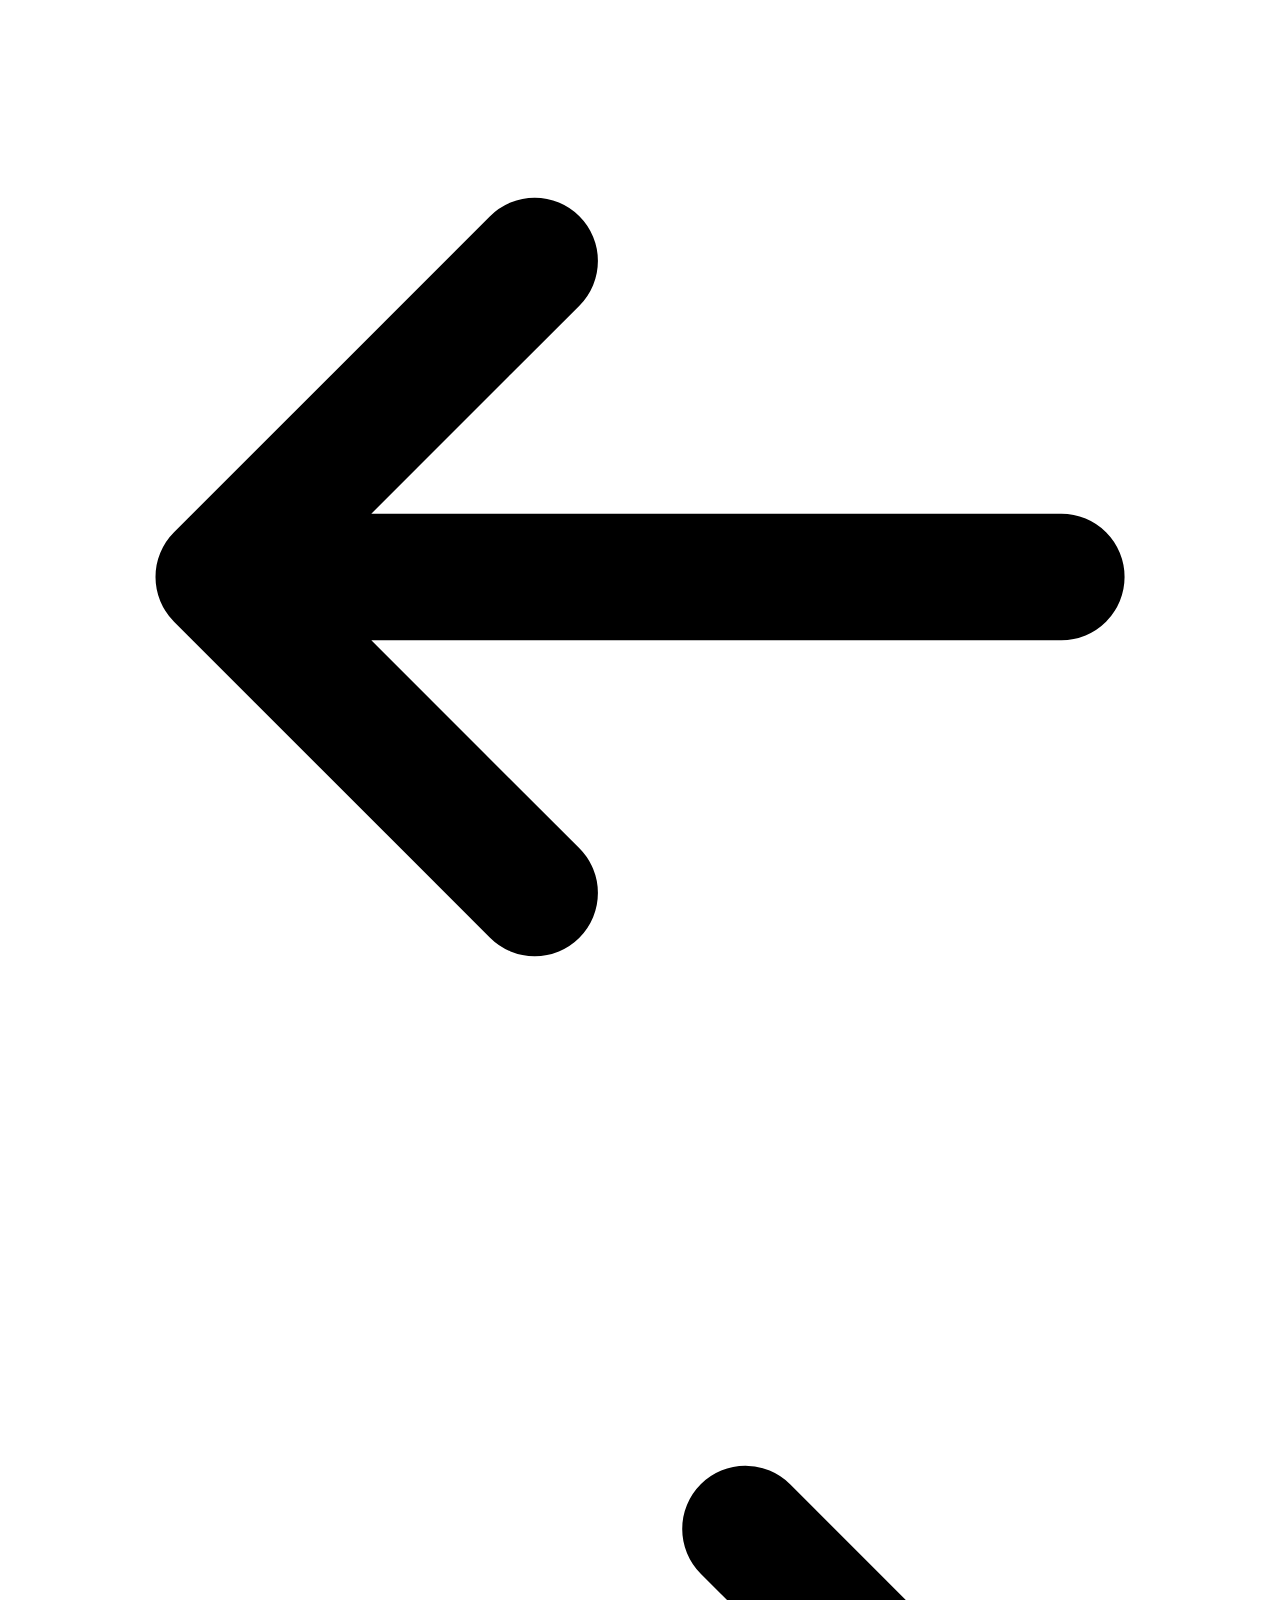
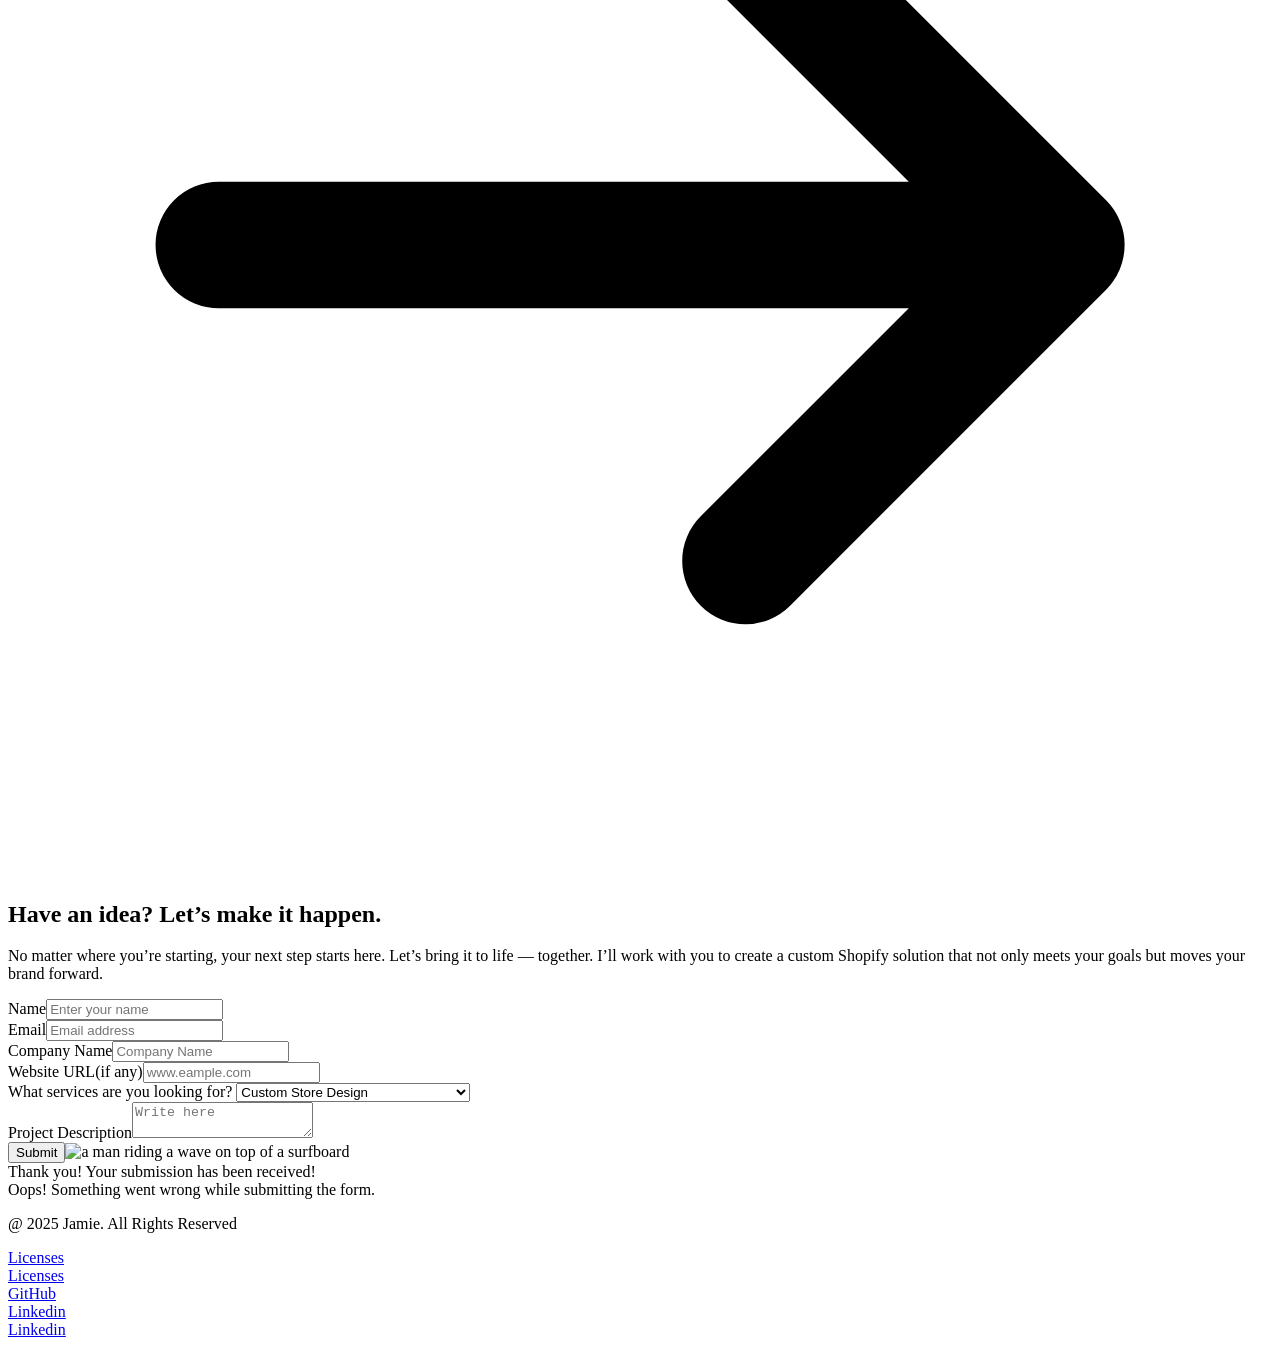
==== commit 65d04115: "Add files via upload" ====
--- a/index.html
+++ b/index.html
@@ -1,181 +1,369 @@
-<!DOCTYPE html>
-<html lang="en">
-
-<head>
-    <meta charset="UTF-8">
-    <meta http-eqiv="X-UA-Compatible" content="IE=edge">
-    <meta name="viewport" content="width=device-width, initial-scale=1.0">
-    <title>Jamie Alonzo Portfolio</title>
-    <link rel="stylesheet" href="style.css">
-    <link href="https://unpkg.com/boxicons@2.1.4/css/boxicons.min.css" rel="stylesheet">
-</head>
-
-<body>
-    <header class="header">
-        <a href="#" class="logo">Jamie.</a>
-
-        <div id="menu-icon" class="burger-icon">&#9776;</div>
-        
-        <div id="custom-cursor"></div> 
-
-        <nav class="navbar">
-            <a href="#home" class="active">Home</a>
-            <a href="#about">About</a>
-            <a href="#projects">Projects</a>
-            <a href="#Contact">Contact</a>
-
-            <span class="active-nav"></span>
-        </nav>
-    </header>
-
-    <section class="home" id="home">
-            <div class="home-content">
-              <h1>Jamie Alonzo</h1>
-              <h3>Junior Software Developer | Web Developer</h3>
-            
-              <div class="btn-box">
-                <a href="https://docs.google.com/document/d/17RwWJE1oVjNLX8HuV27rV7QNDa5ddZUh/edit?usp=sharing&ouid=105943734707178541098&rtpof=true&sd=true" target="_blank">Resume</a>
-                <a href="#Contact">Let's Talk</a>
-              </div>
-            </div>
-            <div class="panda-animation">
-                <img src="sleeping-panda.png" alt="Sleeping Panda" class="panda">
-                <div class="z-animation">Z</div>
-                <div class="z-animation">Z</div>
-                <div class="z-animation">Z</div>
-              </div>
-            </div>
-
-        <div class="home-sci">
-            <a href="https://www.linkedin.com/in/jamie-alonzo-a54625203/" target="_blank">
-                <i class='bx bxl-linkedin'></i>
-            </a>
-            <a href="https://github.com/jamiealonzo" target="_blank">
-                <i class='bx bxl-github'></i>
-            </a>
-        </div>
-    </section>
-
-    <!-- about section design -->
-     <section class="about" id="about">
-        <h2 class="heading">About <span>Me</span></h2>
-
-        <div class="about-img">
-            <img src="aboutme.jpg" alt="">
-            <span class="circle-spin"></span>
-        </div>
-
-        <div class="about-content">
-            <h3></h3>
-            <p>Hi, I’m Jamie Alonzo, a Software Developer and Web Developer based in Los Angeles with a passion for turning creative ideas into interactive, secure, and scalable digital experiences. Whether I’m crafting sleek, user-friendly interfaces, designing dynamic websites, or engineering the complex backend logic that powers them, I thrive on bringing projects to life from start to finish.
-
-                I specialize in designing and developing innovative software and web solutions that transform complex problems into elegant, user-focused applications. My commitment to continuous learning and love for experimentation keep me at the forefront of the latest technologies, enabling me to write cleaner, smarter, and more efficient code with every project.
-                
-                When I’m not coding, you’ll likely find me binge-watching anime with my dog, Tato, or brainstorming my next big idea. From exploring new frameworks to tackling challenging puzzles, I’m always ready for my next adventure both in tech and in life.
-                
-                Explore my portfolio to see how I combine creativity, technical expertise, and a drive for innovation to build software and websites that truly make a difference.
-                
-                </p>
-
-        </div>
-     </section>
-
-     <!--projects design -->
-     <div id="projects">
-        <div class="container">
-            <h1 class="heading">Projects</h1>
-            <div class="project-list">
-                <div class="work">
-                    <img src="MaxStrong.png">
-                    <div class="layer">
-                        <h3>MaxStrong Training Landing page</h3>
-                        <p>Designed and developed a sleek, responsive landing page for MaxStrong using HTML and CSS. Focused on clean UI, intuitive navigation, desktop and mobile-friendly design to enhance user engagement. This project showcases expertise in front-end development and landing page optimization.</p>
-                        <a href="https://codepen.io/jamie-alonzo/pen/RNwYpbg"><i class="bx bx-link-external"></i></a>
-                    </div>
-                </div>
-                <div class="work">
-                    <img src="adidas.png">
-                    <div class="layer">
-                        <h3>Adidas Coming Soon</h3>
-                        <p>Designed and developed a fully responsive layout for Adidas using HTML and CSS, ensuring seamless adaptability across mobile and desktop devices. Implemented dynamic layout adjustments to optimize user experience on different screen sizes. This project showcases expertise in front-end development, responsive design, and real-world problem-solving.</p>
-                        <a href="https://codepen.io/jamie-alonzo/pen/XJWYzxm"><i class="bx bx-link-external"></i></a>
-                    </div>
-                </div>
-                <div class="work">
-                    <img src="ordersummary.png">
-                    <div class="layer">
-                        <h3>Mobile & Desktop Order Summary</h3>
-                        <p>Developed a responsive order summary interface using HTML and CSS, designed to adapt seamlessly to both mobile and desktop devices. Created distinct layouts for each screen size to optimize user experience. This project highlights expertise in front-end development, responsive design, and UI optimization for e-commerce applications.</p>
-                        <a href="https://codepen.io/jamie-alonzo/pen/yyLxeVm"><i class="bx bx-link-external"></i></a>
-                    </div>
-                </div>
-                <div class="work">
-                    <img src="everydaythread.png">
-                    <div class="layer">
-                        <h3>Everyday Thread</h3>
-                        <p>I created Everyday Thread, a modern clothing store on Shopify using the Prestige theme, showcasing my ability to design and customize an engaging e-commerce experience. The store features a sleek, user-friendly layout with well-organized collections, responsive design, and branding elements tailored for a premium feel. While the theme requires a purchase to publish, the project highlights my expertise in Shopify customization, product organization, and creating a seamless shopping experience.</p>
-                        <a href="https://drive.google.com/file/d/1TNNEzz5oeAHmAkdiBAk-kqySjYI1p956/view?usp=sharing"><button>Preview</button></a>
-                    </div>
-                </div>
-                <div class="work">
-                    <img src="animexgym.png">
-                    <div class="layer">
-                        <h3>Anime Empire</h3>
-                        <p>A sleek and fully responsive e-commerce store designed on Shopify, featuring a curated collection of anime-inspired T-shirts, hoodies, gym wear, and accessories. Built with custom styling and user-friendly navigation, Anime Empire offers fans a seamless shopping experience to express their passion through high-quality apparel. This project demonstrates expertise in Shopify's platform, design customization, and e-commerce functionality.</p>
-                        <a href="https://drive.google.com/file/d/1P4-zUqZXxpBnhkIqeoUQDQT39xruAso3/view?usp=sharing"><button>Preview</button></a>
-                    </div>
-                </div>
-                <div class="work">
-                    <img src="brookibakery.png">
-                    <div class="layer">
-                        <h3>Brooki Bakery</h3>
-                        <p>This project is a WordPress-powered website created for a fictional bakery specializing in custom cakes and cookies. The site features a modern, user-friendly design with sections like an "About Us" page, a vibrant product gallery, customer reviews, and a "Follow Us" page to encourage social media engagement. I focused on creating a warm and inviting digital presence that reflects the bakery’s brand identity while ensuring easy navigation and a seamless user experience.
-
-                        </p>
-                        <a href="https://thecozy0ven.wordpress.com/?_gl=1*1az8mob*_gcl_aw*R0NMLjE3MzM5NzM0MDMuQ2p3S0NBaUFqZVc2QmhCQUVpd0FkS2x0TWw4aXRzVzNyZmNYYzNxdHNreHBKeHZ2WjJKclBQV2NTN0NNRkJXNS1LM0l6UEhzZi1LNUlob0N6ZnNRQXZEX0J3RQ..*_gcl_au*OTQyMjcxOTg0LjE3MzM5NzI1NzQ."><i class="bx bx-link-external"></i></a>
-                    </div>
-                </div>
-            </div>
-        </div>
-    </div>
-    
-<!---contact section design-->
-<section class="Contact" id="Contact">
-    <h2 class="heading"> Contact <span> Me!</span></h2>
-
-    <form action="https://formspree.io/f/xyzgqowr" method="POST">
-        <div class="input-box">
-            <div class="input-field">
-                <input type="text" name="name" placeholder="Full Name" required>
-                <span class="focus"></span>
-            </div>
-            <div class="input-field">
-                <input type="email" name="email" placeholder="Email Address" required>
-                <span class="focus"></span>
-            </div>
-        </div>
-
-        <div class="input-box">
-            <div class="input-field">
-                <input type="number" name="phone" placeholder="Mobile Number" required>
-                <span class="focus"></span>
-            </div>
-            <div class="input-field">
-                <input type="text" name="subject" placeholder="Email Subject" required>
-                <span class="focus"></span>
-            </div>
-        </div>
-
-        <div class="textarea-field">
-            <textarea name="message" cols="30" rows="10" placeholder="Your Message" required></textarea>
-            <span class="focus"></span>
-        </div>
-
-        <div class="btn-box btns">
-            <button type="submit" class="btn">Submit</button>
-        </div>
-    </form>
-</section>
-
-
-<script src="script.js"></script>+<!DOCTYPE html><!--  This site was created in Webflow. https://webflow.com  --><!--  Last Published: Tue Apr 22 2025 22:02:18 GMT+0000 (Coordinated Universal Time)  -->
+<html data-wf-page="68059703263646105277caea" data-wf-site="68059702263646105277ca08">
+<head>
+  <meta charset="utf-8">
+  <title>Fer.Do - Portfolio Website Template</title>
+  <meta content="Fer.Do is a clean and simple portfolio template that can enhance your online visibility and draw in clients. With simplicity and professionalism, create an impressive portfolio of the highest caliber." name="description">
+  <meta content="Fer.Do - Portfolio Website Template" property="og:title">
+  <meta content="Fer.Do is a clean and simple portfolio template that can enhance your online visibility and draw in clients. With simplicity and professionalism, create an impressive portfolio of the highest caliber." property="og:description">
+  <meta content="https://uploads-ssl.webflow.com/663a48463e693eb8ee89f575/668095613e50676649dcf8ad_Open%20Graph%20Preview.jpg" property="og:image">
+  <meta content="Fer.Do - Portfolio Website Template" property="twitter:title">
+  <meta content="Fer.Do is a clean and simple portfolio template that can enhance your online visibility and draw in clients. With simplicity and professionalism, create an impressive portfolio of the highest caliber." property="twitter:description">
+  <meta content="https://uploads-ssl.webflow.com/663a48463e693eb8ee89f575/668095613e50676649dcf8ad_Open%20Graph%20Preview.jpg" property="twitter:image">
+  <meta property="og:type" content="website">
+  <meta content="summary_large_image" name="twitter:card">
+  <meta content="width=device-width, initial-scale=1" name="viewport">
+  <meta content="Webflow" name="generator">
+  <link href="css/normalize.css" rel="stylesheet" type="text/css">
+  <link href="css/webflow.css" rel="stylesheet" type="text/css">
+  <link href="css/jamies-portfolio-5a1ed6.webflow.css" rel="stylesheet" type="text/css">
+  <link href="https://fonts.googleapis.com" rel="preconnect">
+  <link href="https://fonts.gstatic.com" rel="preconnect" crossorigin="anonymous">
+  <script src="https://ajax.googleapis.com/ajax/libs/webfont/1.6.26/webfont.js" type="text/javascript"></script>
+  <script type="text/javascript">WebFont.load({  google: {    families: ["Inter:100,200,300,regular,500,600,700,800,900"]  }});</script>
+  <script type="text/javascript">!function(o,c){var n=c.documentElement,t=" w-mod-";n.className+=t+"js",("ontouchstart"in o||o.DocumentTouch&&c instanceof DocumentTouch)&&(n.className+=t+"touch")}(window,document);</script>
+  <link href="images/favicon.png" rel="shortcut icon" type="image/x-icon">
+  <link href="images/webclip.png" rel="apple-touch-icon">
+</head>
+<body>
+  <div class="page-wrapepr">
+    <div class="nav-bar">
+      <div class="section-spacing">
+        <div class="container">
+          <div class="nav-layout">
+            <a href="index.html" aria-current="page" class="logo-wrap w-inline-block w--current"><img src="images/portfolio-logo.png" loading="eager" width="130" height="40" alt="" srcset="images/portfolio-logo-p-500.png 500w, images/portfolio-logo-p-800.png 800w, images/portfolio-logo.png 977w" sizes="(max-width: 479px) 100vw, 130px" class="logo"></a>
+            <div class="nav-right">
+              <div class="main-menu">
+                <a href="projects.html" class="nav-link w-inline-block">
+                  <div class="nav-link-inner">
+                    <div>Projects</div>
+                    <div>Projects</div>
+                  </div>
+                </a>
+                <a href="#" class="nav-link w-inline-block"></a>
+                <a href="about.html" class="nav-link w-inline-block">
+                  <div class="nav-link-inner">
+                    <div>About</div>
+                    <div>About</div>
+                  </div>
+                </a>
+                <a href="#" class="nav-link w-inline-block"></a>
+                <a href="contact.html" class="nav-link w-inline-block">
+                  <div class="nav-link-inner">
+                    <div>Contact</div>
+                    <div>Contact</div>
+                  </div>
+                </a>
+              </div>
+              <div data-w-id="bd944621-1221-197d-88f6-5ec0b200b376" class="navbar-wrap">
+                <div class="navbar-bar bar-1"></div>
+                <div class="navbar-bar bar-2"></div>
+                <div class="navbar-bar bar-3"></div>
+              </div>
+            </div>
+          </div>
+        </div>
+      </div>
+    </div>
+    <div class="main-wrapper">
+      <div class="hero-section">
+        <div class="section-spacing">
+          <div class="container">
+            <div class="hero-layout">
+              <div class="section-content">
+                <div class="section-text-wrap home">
+                  <p class="section-text">Hey! 👋</p>
+                  <div class="section-text-separator"></div>
+                  <p class="section-text">I’m Jamie Alonzo</p>
+                </div>
+                <div class="section-title-wrap">
+                  <h1 class="section-title home-hero-title">Shopify Developer</h1>
+                </div>
+              </div>
+              <div data-w-id="7d3e1c91-f568-9c6d-707f-2ca9a75cc71f" class="hero-content-wrap">
+                <div class="hero-content">
+                  <div class="hero-title-wrap">
+                    <h2 class="hero-title">Los Angeles, CA</h2>
+                  </div>
+                  <div class="hero-text-wrap">
+                    <p class="hero-text">An eCommerce Web Developer specializing in Shopify who turns online shops into unforgettable brand experiences. I craft sleek, responsive Shopify stores that don’t just look good — they <em>sell</em>. From bold landing pages to smooth checkout flows, I bring strategy, style, and clean code to every project. Whether you&#x27;re launching a new brand or leveling up your store, I’m here to code, create, and convert with a sharp eye on performance and a passion for great design.</p>
+                  </div>
+                  <p class="hero-text"><strong class="bold-text">Currently available for freelance projects 🚀</strong></p>
+                  <div class="hero-text-wrap-2"></div>
+                </div>
+                <div class="hero-thumb-wrap"><img src="images/jamie-image.jpg" loading="eager" width="1064" height="1132" alt="" srcset="images/jamie-image-p-500.jpg 500w, images/jamie-image-p-800.jpg 800w, images/jamie-image-p-1080.jpg 1080w, images/jamie-image.jpg 1108w" sizes="100vw" class="hero-thumb"></div>
+                <a href="contact.html" class="hero-btn">LET&#x27;S CHAT</a>
+                <div class="hero-text-wrap-2 show-mobile">
+                  <p class="hero-text">Passionate about transforming ideas into visually compelling interfaces and shaping the future of digital innovation.</p>
+                </div>
+              </div>
+            </div>
+          </div>
+        </div>
+      </div>
+      <div class="feature-section">
+        <div class="section-spacing">
+          <div class="container">
+            <div class="feature-title-wrap">
+              <h2 class="feature-title">Featured Projects</h2>
+            </div>
+        
+            <div class="custom-projects-grid">
+              <!-- Project 1 -->
+              <div class="project-card">
+                <img 
+                  src="images/everydaythread.png" 
+                  alt="Everyday Thread" 
+                  class="project-img"
+                />
+                <div class="project-info">
+                  <h3>Everyday Thread</h3>
+                  <p>A clean, responsive Shopify store built with the Prestige theme. Features custom branding, organized collections, and seamless UX.</p>
+                  <a href="projects.html#everyday-thread" class="project-link">View Project →</a>
+                </div>
+              </div>
+        
+              <!-- Project 2 -->
+              <div class="project-card">
+                <img 
+                  src="images/slate-coffee.png" 
+                  alt="Slate Coffee" 
+                  class="project-img"
+                />
+                <div class="project-info">
+                  <h3>Slate Coffee</h3>
+                  <p>A custom Shopify store for a global coffee brand. Clean layout, branded touches, and custom Liquid code for a refined experience.</p>
+                  <a href="projects.html#slate-coffee" class="project-link">View Project →</a>
+                </div>
+              </div>
+            </div>
+        
+            <div class="view-all-wrap">
+              <a href="projects.html" class="view-all-btn">View All Projects</a>
+            </div>
+          </div>
+        </div>
+        
+      </div>
+      <div class="services-section"></div>
+      <div class="section-spacing">
+        <div class="section-spacing">
+          <div class="container">
+            <div class="services-layout">
+              <div class="common-section-content">
+                <div class="common-section-title-wrap">
+                  <h2 class="common-section-title">What I Do</h2>
+                </div>
+                <div class="common-section-text-wrap">
+                  <p class="common-section-text">Every brand has a story — your store should tell it. I create custom Shopify experiences that combine clean design, smart features, and a focus on conversions to help your business grow, connect, and stand out.</p>
+                </div>
+              </div>
+              <div class="services-thumb">
+                <div data-w-id="8d9a2ec6-bdb0-c648-3577-c8e7f2304445" class="services-box">
+                  <div class="services-box-title-wrap">
+                    <h3 class="services-box-title">Design &amp; launch custom Shopify stores</h3>
+                  </div>
+                  <div class="services-box-text-wrap">
+                    <p class="services-box-text">From concept to conversion, I build fully tailored Shopify stores that align with your brand and business goals. Each store is crafted to be both visually engaging and user-friendly.</p>
+                  </div>
+                </div>
+                <div data-w-id="d0051be2-f6f6-7e83-b9cb-84b825f105d8" class="services-box">
+                  <div class="services-box-title-wrap">
+                    <h3 class="services-box-title">Customize themes with Liquid, HTML, CSS &amp; JavaScript</h3>
+                  </div>
+                  <div class="services-box-text-wrap">
+                    <p class="services-box-text">Need more than the standard theme settings? I dive into the code to tweak layouts, add custom features, and create a unique storefront that sets you apart.</p>
+                  </div>
+                </div>
+                <div data-w-id="5f539f0c-4c4c-6f27-d346-232c80b3d8ff" class="services-box">
+                  <div class="services-box-title-wrap">
+                    <h3 class="services-box-title">Optimize performance, speed &amp; mobile responsiveness</h3>
+                  </div>
+                  <div class="services-box-text-wrap">
+                    <p class="services-box-text">A fast, seamless experience keeps customers engaged. I fine-tune your site for speed, mobile usability, and smooth performance across all devices.</p>
+                  </div>
+                </div>
+                <div data-w-id="9b065f83-0edd-86e0-3812-7836bdb6422c" class="services-box">
+                  <div class="services-box-title-wrap">
+                    <h3 class="services-box-title">Improve UX to increase engagement and conversions</h3>
+                  </div>
+                  <div class="services-box-text-wrap">
+                    <p class="services-box-text">I streamline layouts, refine user flows, and design with intention all to keep visitors engaged and guide them toward checkout with ease.</p>
+                  </div>
+                </div>
+                <div data-w-id="bc0ee62f-f150-aa18-d139-673877ff12ba" class="services-box">
+                  <div class="services-box-title-wrap">
+                    <h3 class="services-box-title">Troubleshoot issues &amp; fix bugs</h3>
+                  </div>
+                  <div class="services-box-text-wrap">
+                    <p class="services-box-text">Whether it’s a layout glitch or a broken function, I identify and resolve technical issues quickly so your store keeps running smoothly.</p>
+                  </div>
+                </div>
+                <div data-w-id="8d9a2ec6-bdb0-c648-3577-c8e7f230444e" class="services-box">
+                  <div class="services-box-title-wrap">
+                    <h3 class="services-box-title"><strong>Set up apps, integrations &amp; advanced features</strong></h3>
+                  </div>
+                  <div class="services-box-text-wrap">
+                    <p class="services-box-text">From reviews to email marketing, I’ll integrate the right tools and apps to expand your store’s functionality and streamline operations.</p>
+                  </div>
+                </div>
+                <div data-w-id="8d9a2ec6-bdb0-c648-3577-c8e7f2304457" class="services-box">
+                  <div class="services-box-title-wrap">
+                    <h3 class="services-box-title"><strong>Enhance product pages, carts, and checkout flows</strong></h3>
+                  </div>
+                  <div class="services-box-text-wrap">
+                    <p class="services-box-text">I optimize the entire shopping journey with clear layouts, trust-building elements, and smooth checkout processes that reduce drop-offs and increase sales.</p>
+                  </div>
+                </div>
+                <div data-w-id="8d9a2ec6-bdb0-c648-3577-c8e7f2304460" class="services-box">
+                  <div class="services-box-title-wrap">
+                    <h3 class="services-box-title">Offer ongoing support and training</h3>
+                  </div>
+                  <div class="services-box-text-wrap">
+                    <p class="services-box-text">I offer clear, personalized guidance so you feel confident managing your store plus long-term support to help you grow and adapt.</p>
+                  </div>
+                </div>
+              </div>
+            </div>
+          </div>
+        </div>
+        <div class="container"></div>
+      </div>
+      <div class="testimonial-section">
+        <div class="section-spacing">
+          <div class="container">
+            <div class="testimonial-layout">
+              <div class="common-section-content">
+                <div class="common-section-title-wrap">
+                  <h2 class="common-section-title">Testimonial</h2>
+                </div>
+                <div class="common-section-text-wrap">
+                  <p class="common-section-text">Trusted by big brands and small, here&#x27;s what a few of my amazing clients had to say</p>
+                </div>
+              </div>
+              <div data-delay="4000" data-animation="outin" class="testimonial-slider w-slider" data-autoplay="false" data-easing="ease" data-hide-arrows="false" data-disable-swipe="false" data-autoplay-limit="0" data-nav-spacing="3" data-duration="500" data-infinite="true">
+                <div class="testimonial-slider-mask w-slider-mask">
+                  <div class="testimonial-slide w-slide">
+                    <div class="testimonial-content">
+                      <div class="testimonial-text-wrap">
+                        <p class="testimonial-text">“Jamie made the entire Shopify setup process seamless. She took the time to understand our brand and delivered a store that not only looks amazing but performs beautifully. We’ve already seen a jump in engagement and conversions!”</p>
+                      </div>
+                      <div class="testimonial-author-wrap">
+                        <div class="testimonial-author-thumb-wrap"><img src="images/profile-icon.png" loading="lazy" width="60" height="60" alt="A man with a beard wearing a black hat." class="testimonial-author-thumb"></div>
+                        <div class="testimonial-author-content">
+                          <h4 class="testimonial-author-title">Samantha K.</h4>
+                          <p class="testimonial-author-text">Owner</p>
+                        </div>
+                      </div>
+                    </div>
+                  </div>
+                  <div class="testimonial-slide w-slide">
+                    <div class="testimonial-content">
+                      <div class="testimonial-text-wrap">
+                        <p class="testimonial-text">“Working with Jamie was one of the best decisions we made for our online launch. From design to custom code, everything was handled with precision and care. It felt like having a true partner throughout the project.”</p>
+                      </div>
+                      <div class="testimonial-author-wrap">
+                        <div class="testimonial-author-thumb-wrap"><img src="images/profile-icon.png" loading="lazy" width="60" height="60" alt="A man with a beard wearing a black hat." class="testimonial-author-thumb"></div>
+                        <div class="testimonial-author-content">
+                          <h4 class="testimonial-author-title">Jordan M.</h4>
+                          <p class="testimonial-author-text">Owner</p>
+                        </div>
+                      </div>
+                    </div>
+                  </div>
+                </div>
+                <div class="testimonial-slider-left-arrow w-slider-arrow-left">
+                  <div class="testimonial-slider-arrow w-embed"><svg width=" 100%" height=" 100%" viewbox="0 0 20 20" fill="none" xmlns="http://www.w3.org/2000/svg">
+                      <path d="M16.6673 10H3.33398M3.33398 10L8.33398 15M3.33398 10L8.33398 5" stroke="currentColor" stroke-width="2" stroke-linecap="round" stroke-linejoin="round"></path>
+                    </svg></div>
+                </div>
+                <div class="testimonial-slider-right-arrow w-slider-arrow-right">
+                  <div class="testimonial-slider-arrow w-embed"><svg width=" 100%" height=" 100%" viewbox="0 0 20 20" fill="none" xmlns="http://www.w3.org/2000/svg">
+                      <path d="M3.33464 10L16.668 10M16.668 10L11.668 5M16.668 10L11.668 15" stroke="currentColor" stroke-width="2" stroke-linecap="round" stroke-linejoin="round"></path>
+                    </svg></div>
+                </div>
+                <div class="testimonial-slider-nav w-slider-nav w-round w-num"></div>
+              </div>
+            </div>
+          </div>
+        </div>
+      </div>
+      <div class="footer-section">
+        <div class="section-spacing">
+          <div class="container">
+            <div class="footer-top-layout">
+              <div class="common-section-content">
+                <div class="common-section-title-wrap">
+                  <h2 class="footer-about-title">Have an idea? Let’s make it happen.</h2>
+                </div>
+                <div class="common-section-text-wrap">
+                  <p class="common-section-text">No matter where you’re starting, your next step starts here. Let’s bring it to life — together. I’ll work with you to create a custom Shopify solution that not only meets your goals but moves your brand forward.</p>
+                </div>
+              </div>
+              <div class="footer-contact">
+                <div class="footer-contact-us-wrap w-form">
+                  <form id="wf-form-Contact-form" name="wf-form-Contact-form" data-name="Contact form" method="get" class="footer-contact-us" data-wf-page-id="68059703263646105277caea" data-wf-element-id="7ab2880b-3116-17d8-b4ea-96e94f7f197f">
+                    <div class="footer-contact-us-grid">
+                      <div class="footer-contact-us-input-wrap"><label for="name-2" class="footer-contact-us-label">Name</label><input class="footer-contact-us-input w-input" maxlength="256" name="name-2" data-name="Name 2" placeholder="Enter your name" type="text" id="name-2"></div>
+                      <div class="footer-contact-us-input-wrap"><label for="Email-2" class="footer-contact-us-label">Email</label><input class="footer-contact-us-input w-input" maxlength="256" name="Email-2" data-name="Email 2" placeholder="Email address" type="email" id="Email-2"></div>
+                    </div>
+                    <div class="footer-contact-us-grid">
+                      <div class="footer-contact-us-input-wrap"><label for="Business-2" class="footer-contact-us-label">Company Name</label><input class="footer-contact-us-input w-input" maxlength="256" name="Business-2" data-name="Business 2" placeholder="Company Name" type="text" id="Business-2"></div>
+                      <div class="footer-contact-us-input-wrap"><label for="Website-2" class="footer-contact-us-label">Website URL(if any)</label><input class="footer-contact-us-input w-input" maxlength="256" name="Website-2" data-name="Website 2" placeholder="www.eample.com" type="text" id="Website-2"></div>
+                    </div>
+                    <div class="footer-contact-us-select-wrap"><label for="Service-2" class="footer-contact-us-label">What services are you looking for? </label><select id="Service-2" name="Service-2" data-name="Service 2" class="footer-contact-us-dropdown w-select">
+                        <option value="Custom Store Design">Custom Store Design</option>
+                        <option value="Theme &amp; Code Customization">Theme &amp; Code Customization</option>
+                        <option value="Performance Optimization">Performance Optimization</option>
+                        <option value="UX &amp; Conversion Boosting">UX &amp; Conversion Boosting</option>
+                        <option value="Bug Fixes &amp; Troubleshooting">Bug Fixes &amp; Troubleshooting</option>
+                        <option value="App &amp; Integration Setup">App &amp; Integration Setup</option>
+                        <option value="Product &amp; Checkout Enhancements">Product &amp; Checkout Enhancements</option>
+                        <option value="Support &amp; Training">Support &amp; Training</option>
+                        <option value="Something Else (I’ll explain below)">Something Else (I’ll explain below)</option>
+                      </select></div>
+                    <div class="footer-contact-us-textarea-wrap"><label for="Description-2" class="footer-contact-us-label">Project Description</label><textarea id="Description-2" name="Description-2" maxlength="5000" data-name="Description 2" placeholder="Write here" class="footer-contact-us-textarea w-node-_7ab2880b-3116-17d8-b4ea-96e94f7f199b-4f7f1967 w-input"></textarea></div>
+                    <div class="footer-contact-us-btn-wrap"><input type="submit" data-wait="Please wait..." class="footer-contact-us-btn w-button" value="Submit"><img width="18" height="18" alt="a man riding a wave on top of a surfboard" src="images/footer-icon.svg" loading="lazy" class="footer-contact-us-btn-icon"></div>
+                  </form>
+                  <div class="w-form-done">
+                    <div>Thank you! Your submission has been received!</div>
+                  </div>
+                  <div class="w-form-fail">
+                    <div>Oops! Something went wrong while submitting the form.</div>
+                  </div>
+                </div>
+              </div>
+            </div>
+            <div class="footer-bottom-layout">
+              <div class="footer-bottom-left">
+                <p class="footer-copyright">@ 2025 Jamie. All Rights Reserved</p>
+                <a href="templete-info/licenses.html" class="social-link footer-link w-inline-block">
+                  <div class="soaicl-link-inner">
+                    <div>Licenses</div>
+                    <div>Licenses</div>
+                  </div>
+                </a>
+              </div>
+              <div class="footer-bottom-right">
+                <a href="https://github.com/jamiealonzo" target="_blank" class="social-link w-inline-block">
+                  <div class="soaicl-link-inner">
+                    <div>GitHub</div>
+                  </div>
+                </a>
+                <a href="https://www.linkedin.com/in/jamie-alonzo-a54625203/" target="_blank" class="social-link w-inline-block">
+                  <div class="soaicl-link-inner">
+                    <div>Linkedin</div>
+                    <div>Linkedin</div>
+                  </div>
+                </a>
+              </div>
+            </div>
+          </div>
+        </div>
+      </div>
+    </div>
+  </div>
+  <script src="https://d3e54v103j8qbb.cloudfront.net/js/jquery-3.5.1.min.dc5e7f18c8.js?site=68059702263646105277ca08" type="text/javascript" integrity="sha256-9/aliU8dGd2tb6OSsuzixeV4y/faTqgFtohetphbbj0=" crossorigin="anonymous"></script>
+  <script src="js/webflow.js" type="text/javascript"></script>
+</body>
+</html>
